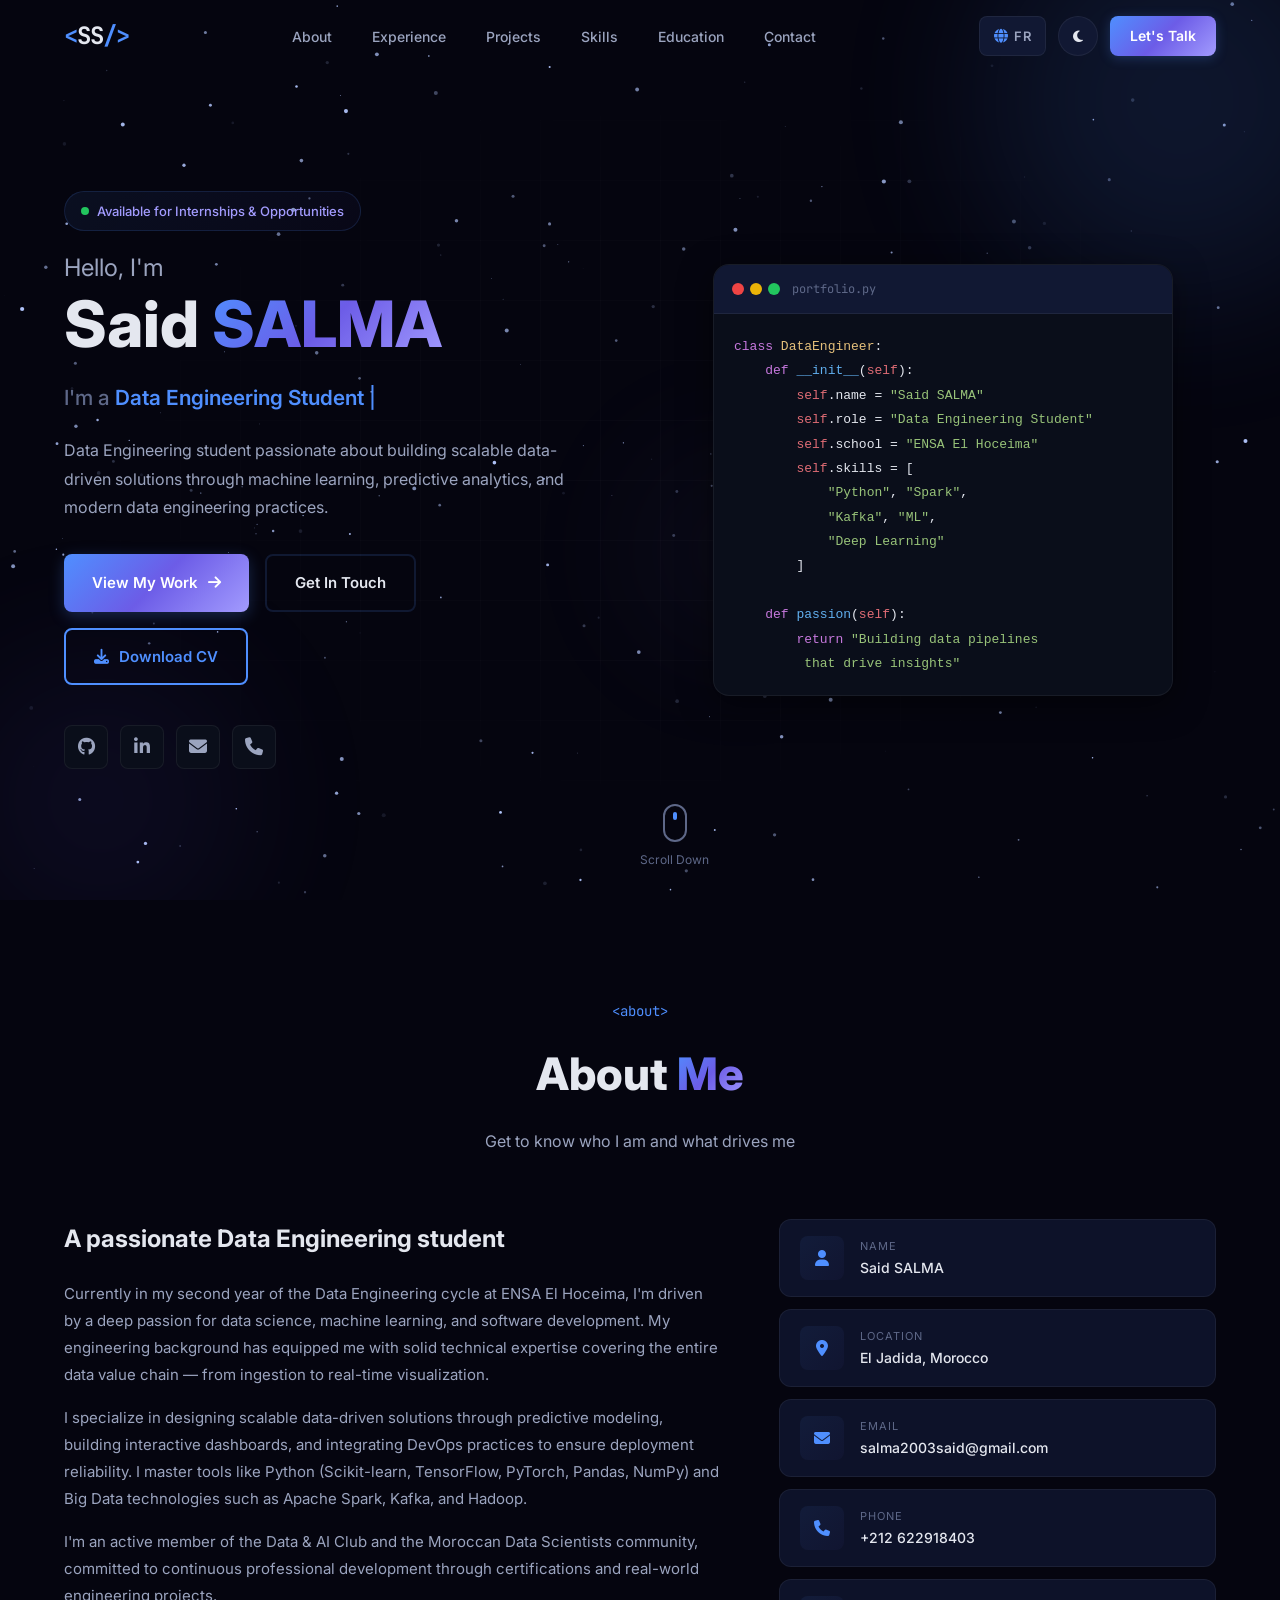
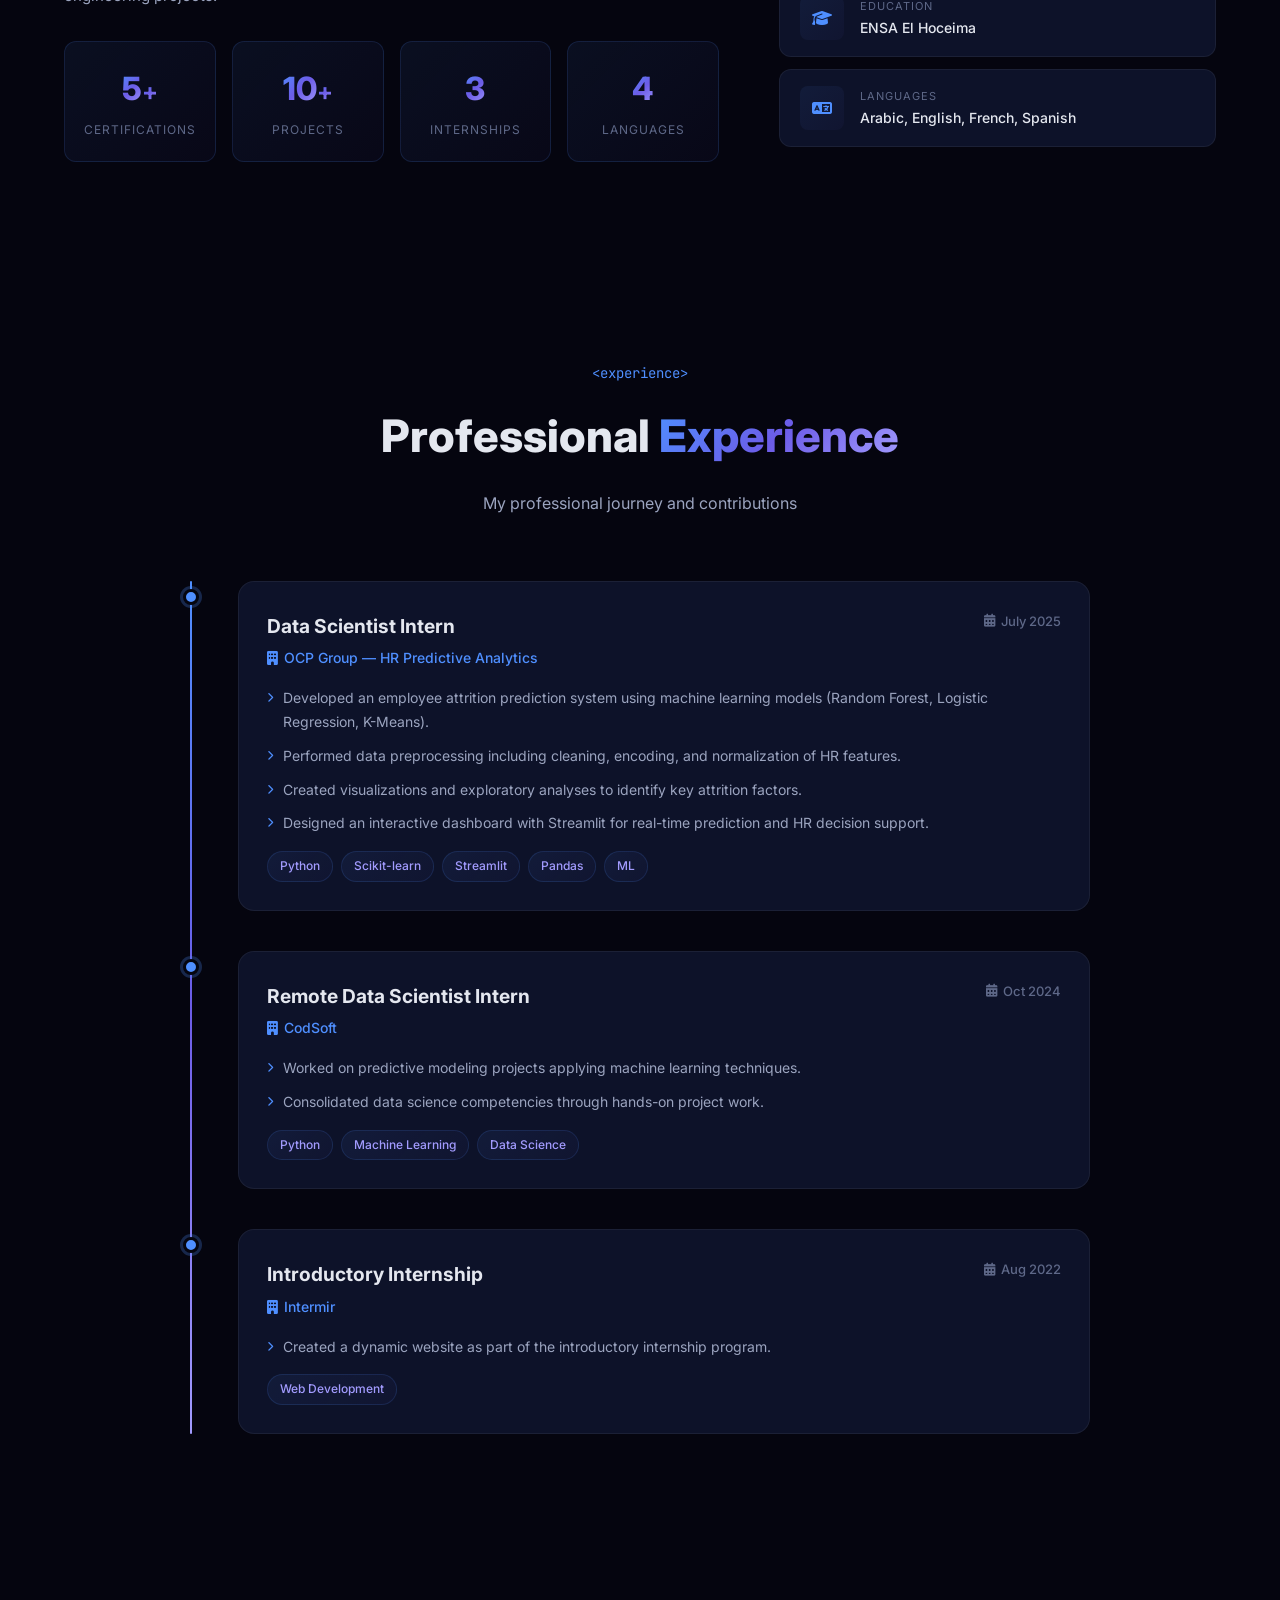
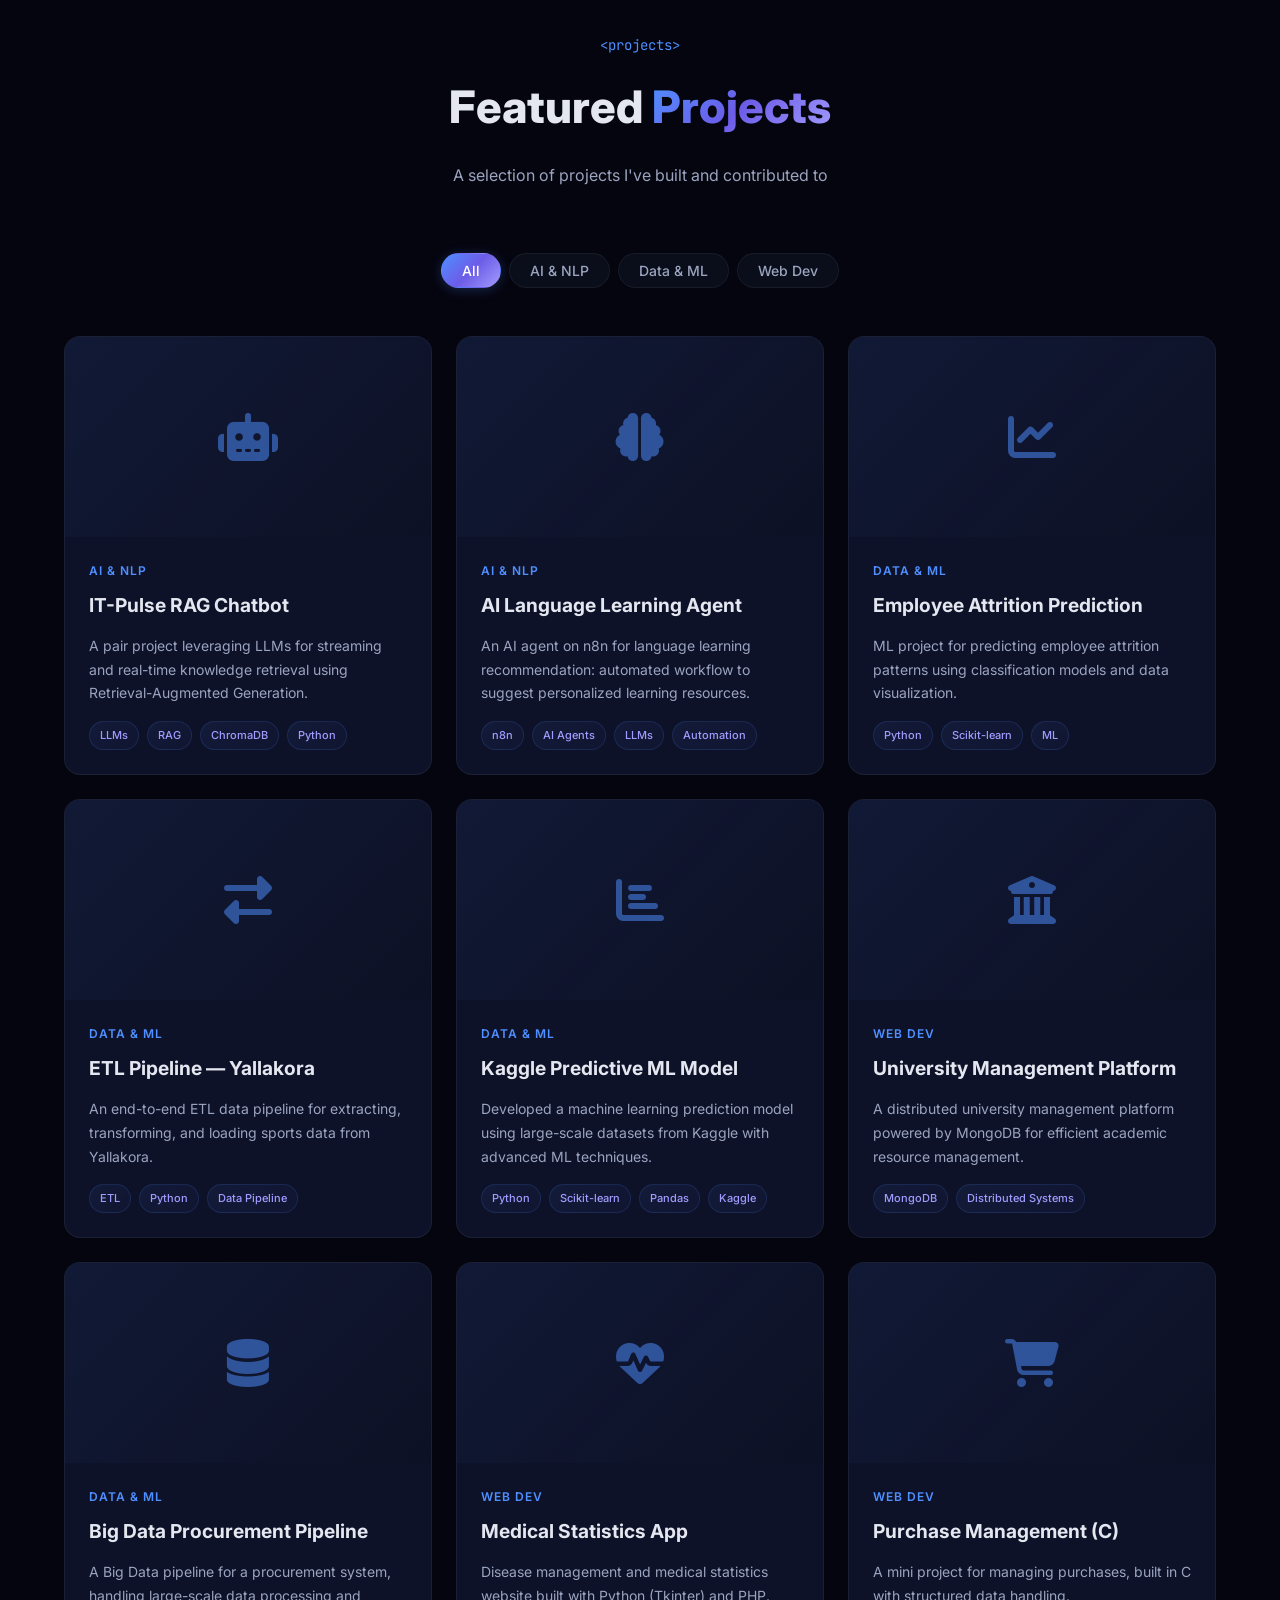
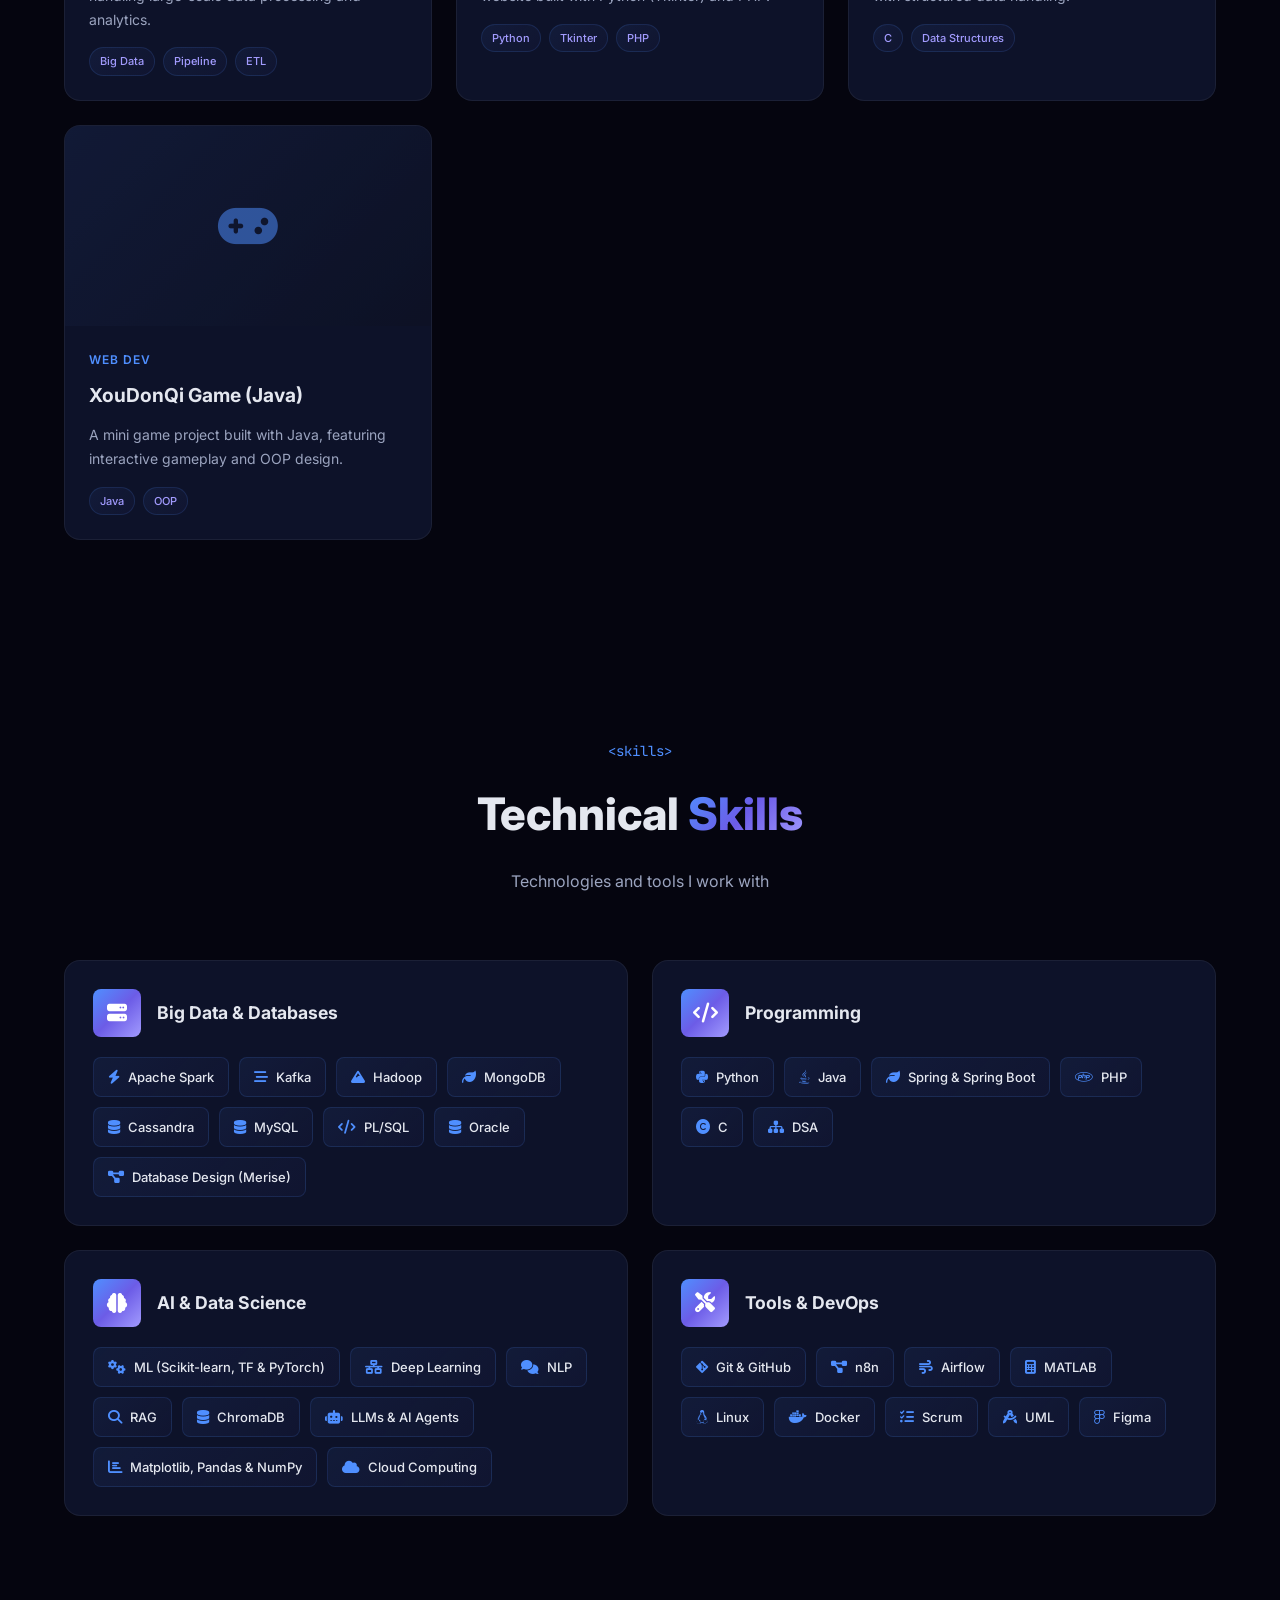
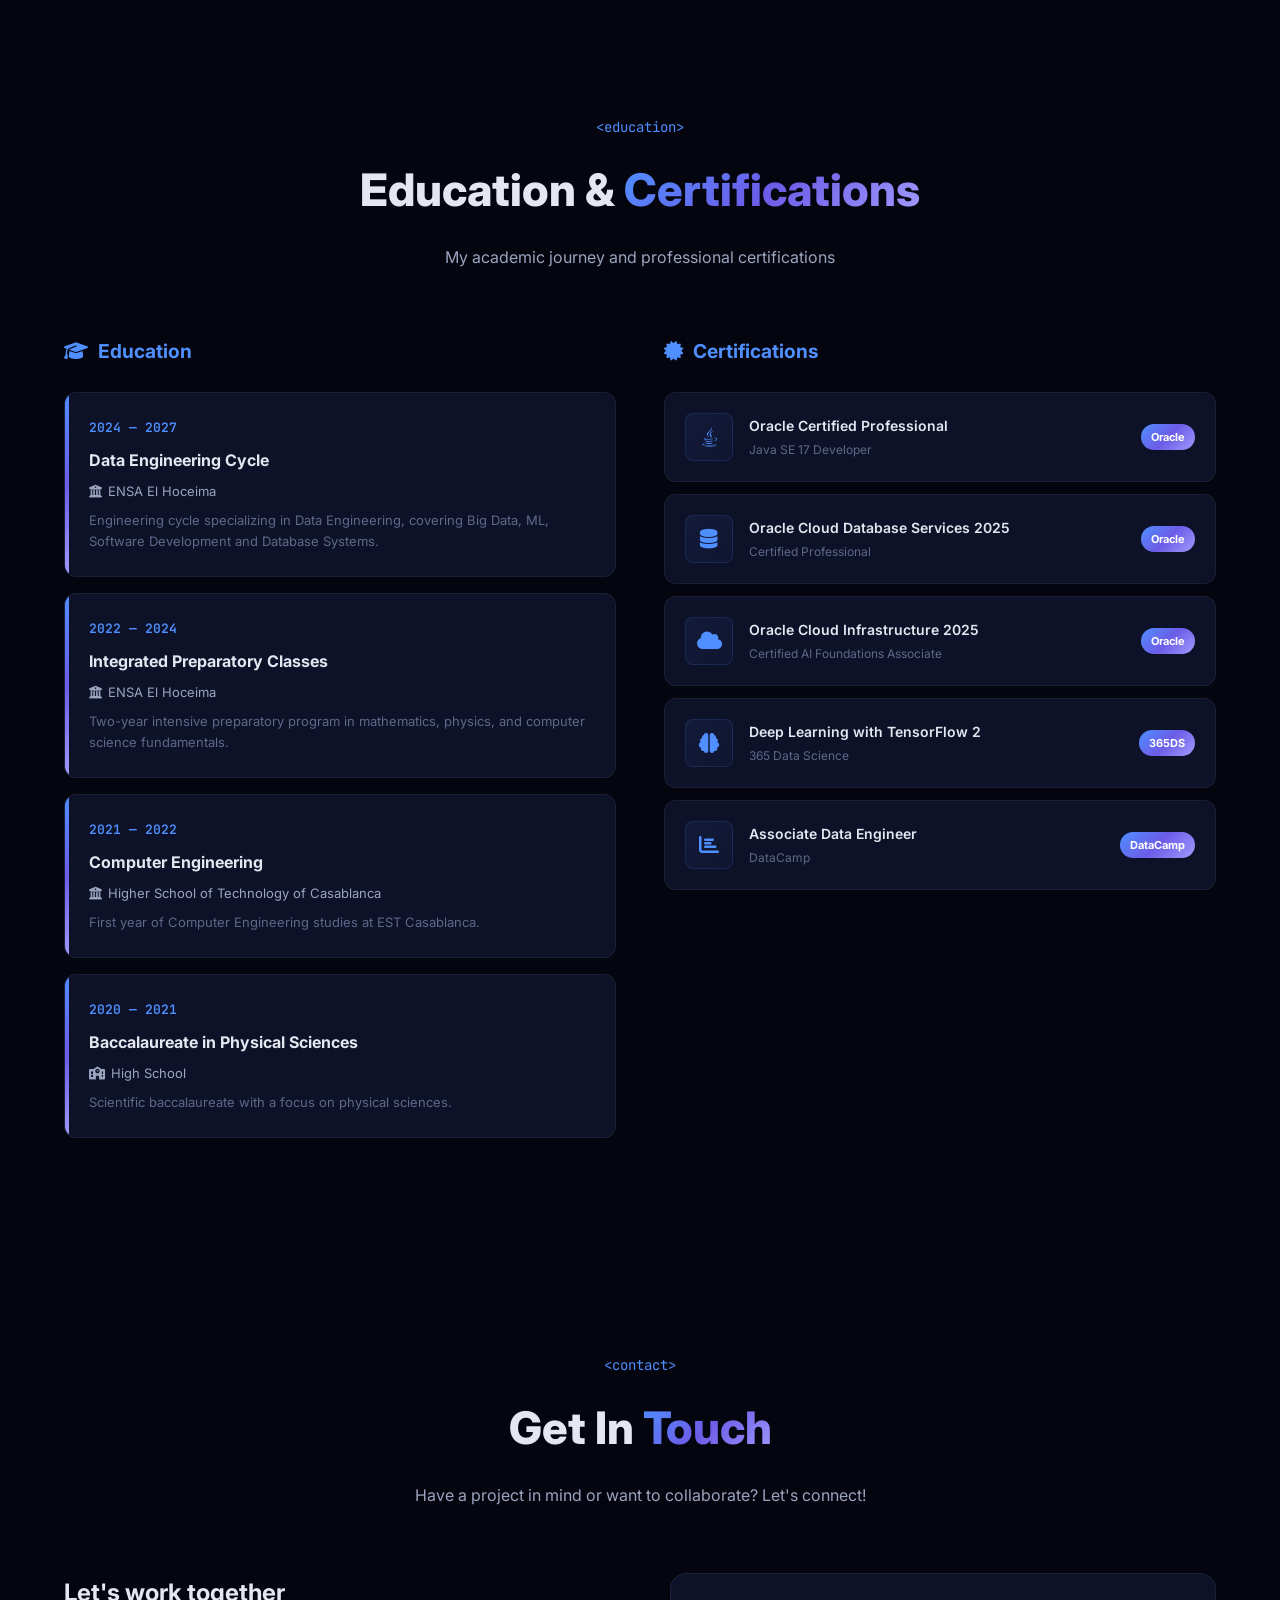
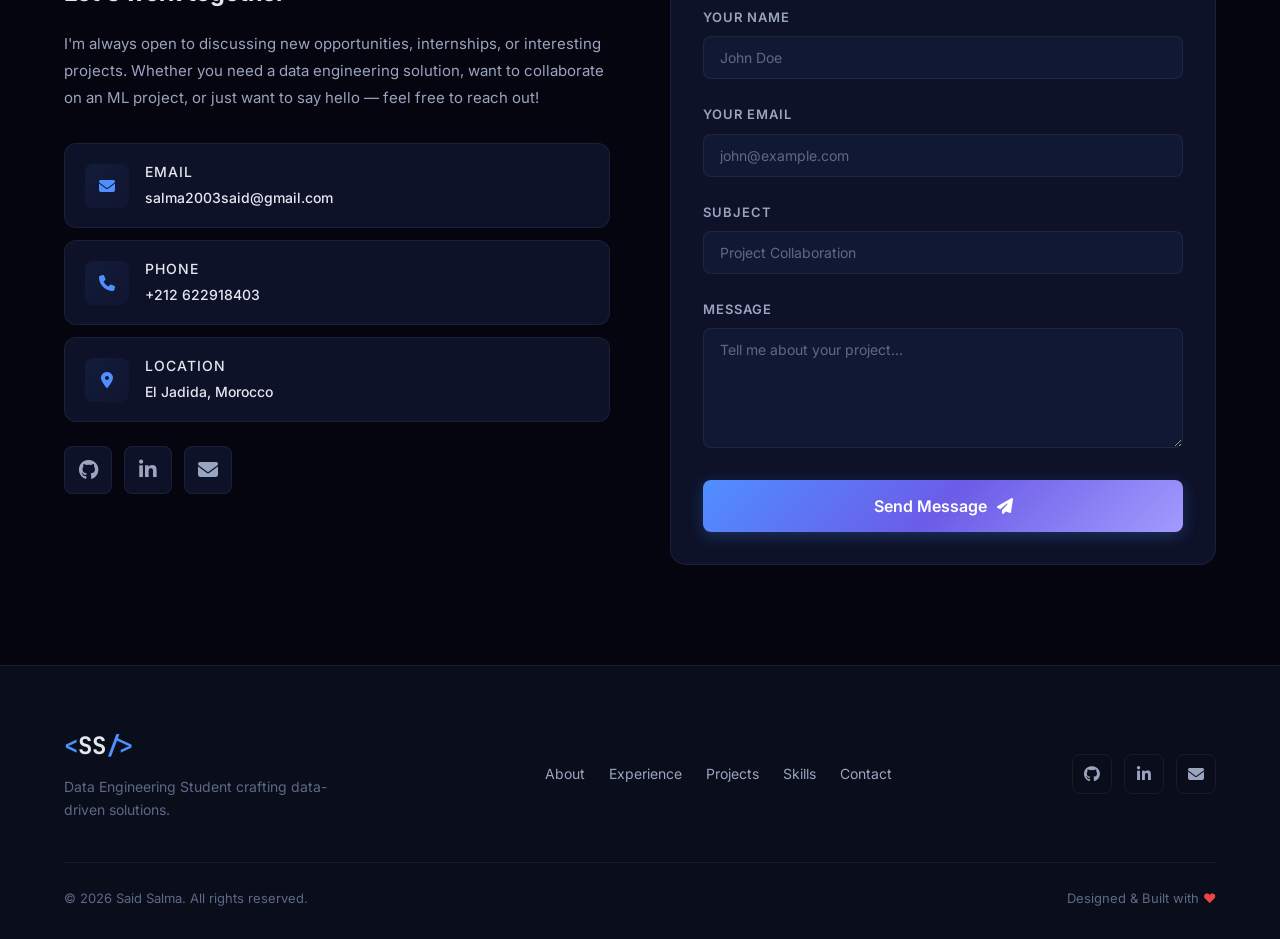
==== index.html @ 55f4060a "Add main.js for interactive features including loader, stars canvas, custom cursor, navbar, theme to" ====
<!DOCTYPE html>
<html lang="en">
<head>
    <meta charset="UTF-8">
    <meta name="viewport" content="width=device-width, initial-scale=1.0">
    <title>Said Salma | Data Engineering Student</title>
    <meta name="description" content="Portfolio of Said Salma - Data Engineering Student specializing in Machine Learning, Big Data, and Predictive Analytics.">
    <link rel="stylesheet" href="css/style.css">
    <link rel="preconnect" href="https://fonts.googleapis.com">
    <link rel="preconnect" href="https://fonts.gstatic.com" crossorigin>
    <link href="https://fonts.googleapis.com/css2?family=Inter:wght@300;400;500;600;700;800;900&family=JetBrains+Mono:wght@400;500;600&display=swap" rel="stylesheet">
    <link rel="stylesheet" href="https://cdnjs.cloudflare.com/ajax/libs/font-awesome/6.5.1/css/all.min.css">
</head>
<body>
    <!-- ==================== LOADER ==================== -->
    <div id="loader" class="loader">
        <div class="loader-content">
            <div class="loader-spinner"></div>
            <p class="loader-text">Loading<span class="dots">...</span></p>
        </div>
    </div>

    <!-- ==================== CURSOR ==================== -->
    <div class="cursor-dot" id="cursor-dot"></div>
    <div class="cursor-outline" id="cursor-outline"></div>

    <!-- ==================== STARS CANVAS ==================== -->
    <canvas id="stars-canvas"></canvas>

    <!-- ==================== NAVIGATION ==================== -->
    <nav class="navbar" id="navbar">
        <div class="nav-container">
            <a href="#hero" class="nav-logo">
                <span class="logo-bracket">&lt;</span>SS<span class="logo-bracket">/&gt;</span>
            </a>
            <ul class="nav-menu" id="nav-menu">
                <li><a href="#about" class="nav-link" data-text="About">About</a></li>
                <li><a href="#experience" class="nav-link" data-text="Experience">Experience</a></li>
                <li><a href="#projects" class="nav-link" data-text="Projects">Projects</a></li>
                <li><a href="#skills" class="nav-link" data-text="Skills">Skills</a></li>
                <li><a href="#education" class="nav-link" data-text="Education">Education</a></li>
                <li><a href="#contact" class="nav-link" data-text="Contact">Contact</a></li>
            </ul>
            <div class="nav-actions">
                <a href="fr.html" class="lang-switch" title="Version française">
                    <i class="fas fa-globe"></i> FR
                </a>
                <button class="theme-toggle" id="theme-toggle" aria-label="Toggle theme">
                    <i class="fas fa-moon"></i>
                    <i class="fas fa-sun"></i>
                </button>
                <a href="#contact" class="nav-cta">Let's Talk</a>
                <button class="hamburger" id="hamburger" aria-label="Menu">
                    <span></span>
                    <span></span>
                    <span></span>
                </button>
            </div>
        </div>
    </nav>

    <!-- ==================== HERO ==================== -->
    <section id="hero" class="hero">
        <div class="hero-bg-effects">
            <div class="gradient-orb orb-1"></div>
            <div class="gradient-orb orb-2"></div>
            <div class="gradient-orb orb-3"></div>
            <div class="grid-overlay"></div>
        </div>
        <div class="hero-container">
            <div class="hero-content">
                <div class="hero-badge" data-aos="fade-down">
                    <span class="badge-dot"></span>
                    Available for Internships & Opportunities
                </div>
                <h1 class="hero-title" data-aos="fade-up">
                    <span class="title-line">Hello, I'm</span>
                    <span class="title-name">Said <span class="text-gradient">SALMA</span></span>
                </h1>
                <div class="hero-typewriter" data-aos="fade-up" data-aos-delay="200">
                    <span class="typewriter-prefix">I'm a </span>
                    <span class="typewriter-text" id="typewriter"></span>
                    <span class="typewriter-cursor">|</span>
                </div>
                <p class="hero-description" data-aos="fade-up" data-aos-delay="300">
                    Data Engineering student passionate about building scalable data-driven solutions 
                    through machine learning, predictive analytics, and modern data engineering practices.
                </p>
                <div class="hero-actions" data-aos="fade-up" data-aos-delay="400">
                    <a href="#projects" class="btn btn-primary">
                        <span>View My Work</span>
                        <i class="fas fa-arrow-right"></i>
                    </a>
                    <a href="#contact" class="btn btn-outline">
                        <span>Get In Touch</span>
                    </a>
                    <a href="asset/SAID_Salma_resume_en.pdf" download class="btn btn-download">
                        <i class="fas fa-download"></i>
                        <span>Download CV</span>
                    </a>
                </div>
                <div class="hero-socials" data-aos="fade-up" data-aos-delay="500">
                    <a href="https://github.com/" target="_blank" rel="noopener" class="social-link" aria-label="GitHub">
                        <i class="fab fa-github"></i>
                    </a>
                    <a href="https://linkedin.com/in/" target="_blank" rel="noopener" class="social-link" aria-label="LinkedIn">
                        <i class="fab fa-linkedin-in"></i>
                    </a>
                    <a href="mailto:salma2003said@gmail.com" class="social-link" aria-label="Email">
                        <i class="fas fa-envelope"></i>
                    </a>
                    <a href="tel:+212622918403" class="social-link" aria-label="Phone">
                        <i class="fas fa-phone"></i>
                    </a>
                </div>
            </div>
            <div class="hero-visual" data-aos="fade-left" data-aos-delay="300">
                <div class="hero-card">
                    <div class="card-header">
                        <div class="card-dots">
                            <span class="dot red"></span>
                            <span class="dot yellow"></span>
                            <span class="dot green"></span>
                        </div>
                        <span class="card-title">portfolio.py</span>
                    </div>
                    <div class="card-body">
                        <pre><code><span class="code-keyword">class</span> <span class="code-class">DataEngineer</span>:
    <span class="code-keyword">def</span> <span class="code-func">__init__</span>(<span class="code-param">self</span>):
        <span class="code-param">self</span>.name = <span class="code-string">"Said SALMA"</span>
        <span class="code-param">self</span>.role = <span class="code-string">"Data Engineering Student"</span>
        <span class="code-param">self</span>.school = <span class="code-string">"ENSA El Hoceima"</span>
        <span class="code-param">self</span>.skills = [
            <span class="code-string">"Python"</span>, <span class="code-string">"Spark"</span>,
            <span class="code-string">"Kafka"</span>, <span class="code-string">"ML"</span>,
            <span class="code-string">"Deep Learning"</span>
        ]

    <span class="code-keyword">def</span> <span class="code-func">passion</span>(<span class="code-param">self</span>):
        <span class="code-keyword">return</span> <span class="code-string">"Building data pipelines<br>         that drive insights"</span></code></pre>
                    </div>
                </div>
            </div>
        </div>
        <div class="scroll-indicator" data-aos="fade-up" data-aos-delay="600">
            <div class="mouse">
                <div class="wheel"></div>
            </div>
            <span>Scroll Down</span>
        </div>
    </section>

    <!-- ==================== ABOUT ==================== -->
    <section id="about" class="section about">
        <div class="container">
            <div class="section-header" data-aos="fade-up">
                <span class="section-tag">&lt;about&gt;</span>
                <h2 class="section-title">About <span class="text-gradient">Me</span></h2>
                <p class="section-subtitle">Get to know who I am and what drives me</p>
            </div>
            <div class="about-grid">
                <div class="about-content" data-aos="fade-right">
                    <h3>A passionate Data Engineering student</h3>
                    <p>
                        Currently in my second year of the Data Engineering cycle at ENSA El Hoceima, 
                        I'm driven by a deep passion for data science, machine learning, and software development.
                        My engineering background has equipped me with solid technical expertise covering the 
                        entire data value chain — from ingestion to real-time visualization.
                    </p>
                    <p>
                        I specialize in designing scalable data-driven solutions through predictive modeling,
                        building interactive dashboards, and integrating DevOps practices to ensure deployment 
                        reliability. I master tools like Python (Scikit-learn, TensorFlow, PyTorch, Pandas, NumPy)
                        and Big Data technologies such as Apache Spark, Kafka, and Hadoop.
                    </p>
                    <p>
                        I'm an active member of the Data & AI Club and the Moroccan Data Scientists community, 
                        committed to continuous professional development through certifications and real-world 
                        engineering projects.
                    </p>
                    <div class="about-stats">
                        <div class="stat-card" data-aos="fade-up" data-aos-delay="100">
                            <span class="stat-number" data-count="5">0</span><span class="stat-plus">+</span>
                            <span class="stat-label">Certifications</span>
                        </div>
                        <div class="stat-card" data-aos="fade-up" data-aos-delay="200">
                            <span class="stat-number" data-count="10">0</span><span class="stat-plus">+</span>
                            <span class="stat-label">Projects</span>
                        </div>
                        <div class="stat-card" data-aos="fade-up" data-aos-delay="300">
                            <span class="stat-number" data-count="3">0</span>
                            <span class="stat-label">Internships</span>
                        </div>
                        <div class="stat-card" data-aos="fade-up" data-aos-delay="400">
                            <span class="stat-number" data-count="4">0</span>
                            <span class="stat-label">Languages</span>
                        </div>
                    </div>
                </div>
                <div class="about-details" data-aos="fade-left">
                    <div class="detail-card">
                        <div class="detail-icon"><i class="fas fa-user"></i></div>
                        <div class="detail-info">
                            <span class="detail-label">Name</span>
                            <span class="detail-value">Said SALMA</span>
                        </div>
                    </div>
                    <div class="detail-card">
                        <div class="detail-icon"><i class="fas fa-map-marker-alt"></i></div>
                        <div class="detail-info">
                            <span class="detail-label">Location</span>
                            <span class="detail-value">El Jadida, Morocco</span>
                        </div>
                    </div>
                    <div class="detail-card">
                        <div class="detail-icon"><i class="fas fa-envelope"></i></div>
                        <div class="detail-info">
                            <span class="detail-label">Email</span>
                            <span class="detail-value">salma2003said@gmail.com</span>
                        </div>
                    </div>
                    <div class="detail-card">
                        <div class="detail-icon"><i class="fas fa-phone"></i></div>
                        <div class="detail-info">
                            <span class="detail-label">Phone</span>
                            <span class="detail-value">+212 622918403</span>
                        </div>
                    </div>
                    <div class="detail-card">
                        <div class="detail-icon"><i class="fas fa-graduation-cap"></i></div>
                        <div class="detail-info">
                            <span class="detail-label">Education</span>
                            <span class="detail-value">ENSA El Hoceima</span>
                        </div>
                    </div>
                    <div class="detail-card">
                        <div class="detail-icon"><i class="fas fa-language"></i></div>
                        <div class="detail-info">
                            <span class="detail-label">Languages</span>
                            <span class="detail-value">Arabic, English, French, Spanish</span>
                        </div>
                    </div>
                </div>
            </div>
        </div>
    </section>

    <!-- ==================== EXPERIENCE ==================== -->
    <section id="experience" class="section experience">
        <div class="container">
            <div class="section-header" data-aos="fade-up">
                <span class="section-tag">&lt;experience&gt;</span>
                <h2 class="section-title">Professional <span class="text-gradient">Experience</span></h2>
                <p class="section-subtitle">My professional journey and contributions</p>
            </div>
            <div class="timeline">
                <div class="timeline-item" data-aos="fade-up">
                    <div class="timeline-marker"><div class="marker-dot"></div></div>
                    <div class="timeline-content">
                        <div class="timeline-header">
                            <div class="timeline-title-group">
                                <h3>Data Scientist Intern</h3>
                                <span class="timeline-company">
                                    <i class="fas fa-building"></i> OCP Group — HR Predictive Analytics
                                </span>
                            </div>
                            <span class="timeline-date">
                                <i class="fas fa-calendar-alt"></i> July 2025
                            </span>
                        </div>
                        <ul class="timeline-details">
                            <li><i class="fas fa-chevron-right"></i>Developed an employee attrition prediction system using machine learning models (Random Forest, Logistic Regression, K-Means).</li>
                            <li><i class="fas fa-chevron-right"></i>Performed data preprocessing including cleaning, encoding, and normalization of HR features.</li>
                            <li><i class="fas fa-chevron-right"></i>Created visualizations and exploratory analyses to identify key attrition factors.</li>
                            <li><i class="fas fa-chevron-right"></i>Designed an interactive dashboard with Streamlit for real-time prediction and HR decision support.</li>
                        </ul>
                        <div class="timeline-tags">
                            <span class="tag">Python</span><span class="tag">Scikit-learn</span><span class="tag">Streamlit</span><span class="tag">Pandas</span><span class="tag">ML</span>
                        </div>
                    </div>
                </div>
                <div class="timeline-item" data-aos="fade-up" data-aos-delay="200">
                    <div class="timeline-marker"><div class="marker-dot"></div></div>
                    <div class="timeline-content">
                        <div class="timeline-header">
                            <div class="timeline-title-group">
                                <h3>Remote Data Scientist Intern</h3>
                                <span class="timeline-company"><i class="fas fa-building"></i> CodSoft</span>
                            </div>
                            <span class="timeline-date"><i class="fas fa-calendar-alt"></i> Oct 2024</span>
                        </div>
                        <ul class="timeline-details">
                            <li><i class="fas fa-chevron-right"></i>Worked on predictive modeling projects applying machine learning techniques.</li>
                            <li><i class="fas fa-chevron-right"></i>Consolidated data science competencies through hands-on project work.</li>
                        </ul>
                        <div class="timeline-tags">
                            <span class="tag">Python</span><span class="tag">Machine Learning</span><span class="tag">Data Science</span>
                        </div>
                    </div>
                </div>
                <div class="timeline-item" data-aos="fade-up" data-aos-delay="400">
                    <div class="timeline-marker"><div class="marker-dot"></div></div>
                    <div class="timeline-content">
                        <div class="timeline-header">
                            <div class="timeline-title-group">
                                <h3>Introductory Internship</h3>
                                <span class="timeline-company"><i class="fas fa-building"></i> Intermir</span>
                            </div>
                            <span class="timeline-date"><i class="fas fa-calendar-alt"></i> Aug 2022</span>
                        </div>
                        <ul class="timeline-details">
                            <li><i class="fas fa-chevron-right"></i>Created a dynamic website as part of the introductory internship program.</li>
                        </ul>
                        <div class="timeline-tags"><span class="tag">Web Development</span></div>
                    </div>
                </div>
            </div>
        </div>
    </section>

    <!-- ==================== PROJECTS ==================== -->
    <section id="projects" class="section projects">
        <div class="container">
            <div class="section-header" data-aos="fade-up">
                <span class="section-tag">&lt;projects&gt;</span>
                <h2 class="section-title">Featured <span class="text-gradient">Projects</span></h2>
                <p class="section-subtitle">A selection of projects I've built and contributed to</p>
            </div>
            <div class="projects-filter" data-aos="fade-up">
                <button class="filter-btn active" data-filter="all">All</button>
                <button class="filter-btn" data-filter="ai">AI & NLP</button>
                <button class="filter-btn" data-filter="data">Data & ML</button>
                <button class="filter-btn" data-filter="web">Web Dev</button>
            </div>
            <div class="projects-grid">
                <div class="project-card" data-category="ai" data-aos="fade-up">
                    <div class="project-image"><div class="project-placeholder"><i class="fas fa-robot"></i></div><div class="project-overlay"><div class="project-links"><a href="#" class="project-link"><i class="fas fa-external-link-alt"></i></a><a href="#" class="project-link"><i class="fab fa-github"></i></a></div></div></div>
                    <div class="project-info"><div class="project-category">AI & NLP</div><h3 class="project-title">IT-Pulse RAG Chatbot</h3><p class="project-description">A pair project leveraging LLMs for streaming and real-time knowledge retrieval using Retrieval-Augmented Generation.</p><div class="project-tech"><span>LLMs</span><span>RAG</span><span>ChromaDB</span><span>Python</span></div></div>
                </div>
                <div class="project-card" data-category="ai" data-aos="fade-up" data-aos-delay="100">
                    <div class="project-image"><div class="project-placeholder"><i class="fas fa-brain"></i></div><div class="project-overlay"><div class="project-links"><a href="#" class="project-link"><i class="fas fa-external-link-alt"></i></a><a href="#" class="project-link"><i class="fab fa-github"></i></a></div></div></div>
                    <div class="project-info"><div class="project-category">AI & NLP</div><h3 class="project-title">AI Language Learning Agent</h3><p class="project-description">An AI agent on n8n for language learning recommendation: automated workflow to suggest personalized learning resources.</p><div class="project-tech"><span>n8n</span><span>AI Agents</span><span>LLMs</span><span>Automation</span></div></div>
                </div>
                <div class="project-card" data-category="data" data-aos="fade-up" data-aos-delay="200">
                    <div class="project-image"><div class="project-placeholder"><i class="fas fa-chart-line"></i></div><div class="project-overlay"><div class="project-links"><a href="#" class="project-link"><i class="fas fa-external-link-alt"></i></a><a href="#" class="project-link"><i class="fab fa-github"></i></a></div></div></div>
                    <div class="project-info"><div class="project-category">Data & ML</div><h3 class="project-title">Employee Attrition Prediction</h3><p class="project-description">ML project for predicting employee attrition patterns using classification models and data visualization.</p><div class="project-tech"><span>Python</span><span>Scikit-learn</span><span>ML</span></div></div>
                </div>
                <div class="project-card" data-category="data" data-aos="fade-up" data-aos-delay="300">
                    <div class="project-image"><div class="project-placeholder"><i class="fas fa-exchange-alt"></i></div><div class="project-overlay"><div class="project-links"><a href="#" class="project-link"><i class="fas fa-external-link-alt"></i></a><a href="#" class="project-link"><i class="fab fa-github"></i></a></div></div></div>
                    <div class="project-info"><div class="project-category">Data & ML</div><h3 class="project-title">ETL Pipeline — Yallakora</h3><p class="project-description">An end-to-end ETL data pipeline for extracting, transforming, and loading sports data from Yallakora.</p><div class="project-tech"><span>ETL</span><span>Python</span><span>Data Pipeline</span></div></div>
                </div>
                <div class="project-card" data-category="data" data-aos="fade-up">
                    <div class="project-image"><div class="project-placeholder"><i class="fas fa-chart-bar"></i></div><div class="project-overlay"><div class="project-links"><a href="#" class="project-link"><i class="fas fa-external-link-alt"></i></a><a href="#" class="project-link"><i class="fab fa-github"></i></a></div></div></div>
                    <div class="project-info"><div class="project-category">Data & ML</div><h3 class="project-title">Kaggle Predictive ML Model</h3><p class="project-description">Developed a machine learning prediction model using large-scale datasets from Kaggle with advanced ML techniques.</p><div class="project-tech"><span>Python</span><span>Scikit-learn</span><span>Pandas</span><span>Kaggle</span></div></div>
                </div>
                <div class="project-card" data-category="web" data-aos="fade-up" data-aos-delay="100">
                    <div class="project-image"><div class="project-placeholder"><i class="fas fa-university"></i></div><div class="project-overlay"><div class="project-links"><a href="#" class="project-link"><i class="fas fa-external-link-alt"></i></a><a href="#" class="project-link"><i class="fab fa-github"></i></a></div></div></div>
                    <div class="project-info"><div class="project-category">Web Dev</div><h3 class="project-title">University Management Platform</h3><p class="project-description">A distributed university management platform powered by MongoDB for efficient academic resource management.</p><div class="project-tech"><span>MongoDB</span><span>Distributed Systems</span></div></div>
                </div>
                <div class="project-card" data-category="data" data-aos="fade-up" data-aos-delay="200">
                    <div class="project-image"><div class="project-placeholder"><i class="fas fa-database"></i></div><div class="project-overlay"><div class="project-links"><a href="#" class="project-link"><i class="fas fa-external-link-alt"></i></a><a href="#" class="project-link"><i class="fab fa-github"></i></a></div></div></div>
                    <div class="project-info"><div class="project-category">Data & ML</div><h3 class="project-title">Big Data Procurement Pipeline</h3><p class="project-description">A Big Data pipeline for a procurement system, handling large-scale data processing and analytics.</p><div class="project-tech"><span>Big Data</span><span>Pipeline</span><span>ETL</span></div></div>
                </div>
                <div class="project-card" data-category="web" data-aos="fade-up" data-aos-delay="300">
                    <div class="project-image"><div class="project-placeholder"><i class="fas fa-heartbeat"></i></div><div class="project-overlay"><div class="project-links"><a href="#" class="project-link"><i class="fas fa-external-link-alt"></i></a><a href="#" class="project-link"><i class="fab fa-github"></i></a></div></div></div>
                    <div class="project-info"><div class="project-category">Web Dev</div><h3 class="project-title">Medical Statistics App</h3><p class="project-description">Disease management and medical statistics website built with Python (Tkinter) and PHP.</p><div class="project-tech"><span>Python</span><span>Tkinter</span><span>PHP</span></div></div>
                </div>
                <div class="project-card" data-category="web" data-aos="fade-up">
                    <div class="project-image"><div class="project-placeholder"><i class="fas fa-shopping-cart"></i></div><div class="project-overlay"><div class="project-links"><a href="#" class="project-link"><i class="fas fa-external-link-alt"></i></a><a href="#" class="project-link"><i class="fab fa-github"></i></a></div></div></div>
                    <div class="project-info"><div class="project-category">Web Dev</div><h3 class="project-title">Purchase Management (C)</h3><p class="project-description">A mini project for managing purchases, built in C with structured data handling.</p><div class="project-tech"><span>C</span><span>Data Structures</span></div></div>
                </div>
                <div class="project-card" data-category="web" data-aos="fade-up" data-aos-delay="100">
                    <div class="project-image"><div class="project-placeholder"><i class="fas fa-gamepad"></i></div><div class="project-overlay"><div class="project-links"><a href="#" class="project-link"><i class="fas fa-external-link-alt"></i></a><a href="#" class="project-link"><i class="fab fa-github"></i></a></div></div></div>
                    <div class="project-info"><div class="project-category">Web Dev</div><h3 class="project-title">XouDonQi Game (Java)</h3><p class="project-description">A mini game project built with Java, featuring interactive gameplay and OOP design.</p><div class="project-tech"><span>Java</span><span>OOP</span></div></div>
                </div>
            </div>
        </div>
    </section>

    <!-- ==================== SKILLS ==================== -->
    <section id="skills" class="section skills">
        <div class="container">
            <div class="section-header" data-aos="fade-up">
                <span class="section-tag">&lt;skills&gt;</span>
                <h2 class="section-title">Technical <span class="text-gradient">Skills</span></h2>
                <p class="section-subtitle">Technologies and tools I work with</p>
            </div>
            <div class="skills-grid">
                <div class="skill-category" data-aos="fade-up">
                    <div class="skill-category-header"><div class="skill-icon"><i class="fas fa-server"></i></div><h3>Big Data & Databases</h3></div>
                    <div class="skill-tags">
                        <div class="skill-tag"><i class="fas fa-bolt"></i><span>Apache Spark</span></div>
                        <div class="skill-tag"><i class="fas fa-stream"></i><span>Kafka</span></div>
                        <div class="skill-tag"><i class="fas fa-mountain"></i><span>Hadoop</span></div>
                        <div class="skill-tag"><i class="fas fa-leaf"></i><span>MongoDB</span></div>
                        <div class="skill-tag"><i class="fas fa-database"></i><span>Cassandra</span></div>
                        <div class="skill-tag"><i class="fas fa-database"></i><span>MySQL</span></div>
                        <div class="skill-tag"><i class="fas fa-code"></i><span>PL/SQL</span></div>
                        <div class="skill-tag"><i class="fas fa-database"></i><span>Oracle</span></div>
                        <div class="skill-tag"><i class="fas fa-project-diagram"></i><span>Database Design (Merise)</span></div>
                    </div>
                </div>
                <div class="skill-category" data-aos="fade-up" data-aos-delay="100">
                    <div class="skill-category-header"><div class="skill-icon"><i class="fas fa-code"></i></div><h3>Programming</h3></div>
                    <div class="skill-tags">
                        <div class="skill-tag"><i class="fab fa-python"></i><span>Python</span></div>
                        <div class="skill-tag"><i class="fab fa-java"></i><span>Java</span></div>
                        <div class="skill-tag"><i class="fas fa-leaf"></i><span>Spring & Spring Boot</span></div>
                        <div class="skill-tag"><i class="fab fa-php"></i><span>PHP</span></div>
                        <div class="skill-tag"><i class="fas fa-copyright"></i><span>C</span></div>
                        <div class="skill-tag"><i class="fas fa-sitemap"></i><span>DSA</span></div>
                    </div>
                </div>
                <div class="skill-category" data-aos="fade-up" data-aos-delay="200">
                    <div class="skill-category-header"><div class="skill-icon"><i class="fas fa-brain"></i></div><h3>AI & Data Science</h3></div>
                    <div class="skill-tags">
                        <div class="skill-tag"><i class="fas fa-cogs"></i><span>ML (Scikit-learn, TF & PyTorch)</span></div>
                        <div class="skill-tag"><i class="fas fa-network-wired"></i><span>Deep Learning</span></div>
                        <div class="skill-tag"><i class="fas fa-comments"></i><span>NLP</span></div>
                        <div class="skill-tag"><i class="fas fa-search"></i><span>RAG</span></div>
                        <div class="skill-tag"><i class="fas fa-database"></i><span>ChromaDB</span></div>
                        <div class="skill-tag"><i class="fas fa-robot"></i><span>LLMs & AI Agents</span></div>
                        <div class="skill-tag"><i class="fas fa-chart-bar"></i><span>Matplotlib, Pandas & NumPy</span></div>
                        <div class="skill-tag"><i class="fas fa-cloud"></i><span>Cloud Computing</span></div>
                    </div>
                </div>
                <div class="skill-category" data-aos="fade-up" data-aos-delay="300">
                    <div class="skill-category-header"><div class="skill-icon"><i class="fas fa-tools"></i></div><h3>Tools & DevOps</h3></div>
                    <div class="skill-tags">
                        <div class="skill-tag"><i class="fab fa-git-alt"></i><span>Git & GitHub</span></div>
                        <div class="skill-tag"><i class="fas fa-project-diagram"></i><span>n8n</span></div>
                        <div class="skill-tag"><i class="fas fa-wind"></i><span>Airflow</span></div>
                        <div class="skill-tag"><i class="fas fa-calculator"></i><span>MATLAB</span></div>
                        <div class="skill-tag"><i class="fab fa-linux"></i><span>Linux</span></div>
                        <div class="skill-tag"><i class="fab fa-docker"></i><span>Docker</span></div>
                        <div class="skill-tag"><i class="fas fa-tasks"></i><span>Scrum</span></div>
                        <div class="skill-tag"><i class="fas fa-drafting-compass"></i><span>UML</span></div>
                        <div class="skill-tag"><i class="fab fa-figma"></i><span>Figma</span></div>
                    </div>
                </div>
            </div>
        </div>
    </section>

    <!-- ==================== EDUCATION ==================== -->
    <section id="education" class="section education">
        <div class="container">
            <div class="section-header" data-aos="fade-up">
                <span class="section-tag">&lt;education&gt;</span>
                <h2 class="section-title">Education & <span class="text-gradient">Certifications</span></h2>
                <p class="section-subtitle">My academic journey and professional certifications</p>
            </div>
            <div class="education-grid">
                <div class="education-column" data-aos="fade-right">
                    <h3 class="column-title"><i class="fas fa-graduation-cap"></i> Education</h3>
                    <div class="edu-card"><div class="edu-year">2024 — 2027</div><h4>Data Engineering Cycle</h4><p class="edu-school"><i class="fas fa-university"></i> ENSA El Hoceima</p><p class="edu-description">Engineering cycle specializing in Data Engineering, covering Big Data, ML, Software Development and Database Systems.</p></div>
                    <div class="edu-card"><div class="edu-year">2022 — 2024</div><h4>Integrated Preparatory Classes</h4><p class="edu-school"><i class="fas fa-university"></i> ENSA El Hoceima</p><p class="edu-description">Two-year intensive preparatory program in mathematics, physics, and computer science fundamentals.</p></div>
                    <div class="edu-card"><div class="edu-year">2021 — 2022</div><h4>Computer Engineering</h4><p class="edu-school"><i class="fas fa-university"></i> Higher School of Technology of Casablanca</p><p class="edu-description">First year of Computer Engineering studies at EST Casablanca.</p></div>
                    <div class="edu-card"><div class="edu-year">2020 — 2021</div><h4>Baccalaureate in Physical Sciences</h4><p class="edu-school"><i class="fas fa-school"></i> High School</p><p class="edu-description">Scientific baccalaureate with a focus on physical sciences.</p></div>
                </div>
                <div class="education-column" data-aos="fade-left">
                    <h3 class="column-title"><i class="fas fa-certificate"></i> Certifications</h3>
                    <div class="cert-card"><div class="cert-icon"><i class="fab fa-java"></i></div><div class="cert-info"><h4>Oracle Certified Professional</h4><p>Java SE 17 Developer</p></div><div class="cert-badge">Oracle</div></div>
                    <div class="cert-card"><div class="cert-icon"><i class="fas fa-database"></i></div><div class="cert-info"><h4>Oracle Cloud Database Services 2025</h4><p>Certified Professional</p></div><div class="cert-badge">Oracle</div></div>
                    <div class="cert-card"><div class="cert-icon"><i class="fas fa-cloud"></i></div><div class="cert-info"><h4>Oracle Cloud Infrastructure 2025</h4><p>Certified AI Foundations Associate</p></div><div class="cert-badge">Oracle</div></div>
                    <div class="cert-card"><div class="cert-icon"><i class="fas fa-brain"></i></div><div class="cert-info"><h4>Deep Learning with TensorFlow 2</h4><p>365 Data Science</p></div><div class="cert-badge">365DS</div></div>
                    <div class="cert-card"><div class="cert-icon"><i class="fas fa-chart-bar"></i></div><div class="cert-info"><h4>Associate Data Engineer</h4><p>DataCamp</p></div><div class="cert-badge">DataCamp</div></div>
                </div>
            </div>
        </div>
    </section>

    <!-- ==================== CONTACT ==================== -->
    <section id="contact" class="section contact">
        <div class="container">
            <div class="section-header" data-aos="fade-up">
                <span class="section-tag">&lt;contact&gt;</span>
                <h2 class="section-title">Get In <span class="text-gradient">Touch</span></h2>
                <p class="section-subtitle">Have a project in mind or want to collaborate? Let's connect!</p>
            </div>
            <div class="contact-grid">
                <div class="contact-info" data-aos="fade-right">
                    <h3>Let's work together</h3>
                    <p>I'm always open to discussing new opportunities, internships, or interesting projects. Whether you need a data engineering solution, want to collaborate on an ML project, or just want to say hello — feel free to reach out!</p>
                    <div class="contact-cards">
                        <div class="contact-card"><div class="contact-card-icon"><i class="fas fa-envelope"></i></div><div class="contact-card-info"><span class="contact-card-label">Email</span><a href="mailto:salma2003said@gmail.com">salma2003said@gmail.com</a></div></div>
                        <div class="contact-card"><div class="contact-card-icon"><i class="fas fa-phone"></i></div><div class="contact-card-info"><span class="contact-card-label">Phone</span><a href="tel:+212622918403">+212 622918403</a></div></div>
                        <div class="contact-card"><div class="contact-card-icon"><i class="fas fa-map-marker-alt"></i></div><div class="contact-card-info"><span class="contact-card-label">Location</span><span>El Jadida, Morocco</span></div></div>
                    </div>
                    <div class="contact-socials">
                        <a href="https://github.com/" target="_blank" rel="noopener" class="contact-social"><i class="fab fa-github"></i></a>
                        <a href="https://linkedin.com/in/" target="_blank" rel="noopener" class="contact-social"><i class="fab fa-linkedin-in"></i></a>
                        <a href="mailto:salma2003said@gmail.com" class="contact-social"><i class="fas fa-envelope"></i></a>
                    </div>
                </div>
                <div class="contact-form-wrapper" data-aos="fade-left">
                    <form class="contact-form" id="contact-form">
                        <div class="form-group"><label for="name">Your Name</label><input type="text" id="name" name="name" placeholder="John Doe" required></div>
                        <div class="form-group"><label for="email">Your Email</label><input type="email" id="email" name="email" placeholder="john@example.com" required></div>
                        <div class="form-group"><label for="subject">Subject</label><input type="text" id="subject" name="subject" placeholder="Project Collaboration" required></div>
                        <div class="form-group"><label for="message">Message</label><textarea id="message" name="message" rows="5" placeholder="Tell me about your project..." required></textarea></div>
                        <button type="submit" class="btn btn-primary btn-submit"><span>Send Message</span><i class="fas fa-paper-plane"></i></button>
                    </form>
                </div>
            </div>
        </div>
    </section>

    <!-- ==================== FOOTER ==================== -->
    <footer class="footer">
        <div class="container">
            <div class="footer-content">
                <div class="footer-brand"><a href="#hero" class="footer-logo"><span class="logo-bracket">&lt;</span>SS<span class="logo-bracket">/&gt;</span></a><p>Data Engineering Student crafting data-driven solutions.</p></div>
                <div class="footer-links"><a href="#about">About</a><a href="#experience">Experience</a><a href="#projects">Projects</a><a href="#skills">Skills</a><a href="#contact">Contact</a></div>
                <div class="footer-socials">
                    <a href="https://github.com/" target="_blank" rel="noopener"><i class="fab fa-github"></i></a>
                    <a href="https://linkedin.com/in/" target="_blank" rel="noopener"><i class="fab fa-linkedin-in"></i></a>
                    <a href="mailto:salma2003said@gmail.com"><i class="fas fa-envelope"></i></a>
                </div>
            </div>
            <div class="footer-bottom">
                <p>&copy; 2026 Said Salma. All rights reserved.</p>
                <p>Designed & Built with <span class="heart">&hearts;</span></p>
            </div>
        </div>
    </footer>

    <!-- ==================== BACK TO TOP ==================== -->
    <button class="back-to-top" id="back-to-top" aria-label="Back to top"><i class="fas fa-arrow-up"></i></button>

    <script src="js/main.js"></script>
</body>
</html>
---- css/style.css ----
/* ==================== CSS VARIABLES ==================== */
:root {
    /* Colors - Dark Theme (default) — Space inspired */
    --bg-primary: #05050f;
    --bg-secondary: #0a0e1a;
    --bg-tertiary: #111833;
    --bg-card: #0d1229;
    --bg-card-hover: #141b3d;

    --text-primary: #e4e7ef;
    --text-secondary: #9ba4bf;
    --text-muted: #5e6888;

    --accent-primary: #4f8fff;
    --accent-secondary: #6c5ce7;
    --accent-tertiary: #a29bfe;
    --accent-glow: rgba(79, 143, 255, 0.25);

    --gradient-primary: linear-gradient(135deg, #4f8fff, #6c5ce7, #a29bfe);
    --gradient-bg: linear-gradient(135deg, rgba(79, 143, 255, 0.08), rgba(108, 92, 231, 0.04));
    --gradient-card: linear-gradient(145deg, rgba(13, 18, 41, 0.8), rgba(17, 24, 51, 0.4));

    --border-color: rgba(79, 143, 255, 0.15);
    --border-subtle: rgba(255, 255, 255, 0.06);

    --shadow-sm: 0 2px 8px rgba(0, 0, 0, 0.3);
    --shadow-md: 0 4px 16px rgba(0, 0, 0, 0.4);
    --shadow-lg: 0 8px 32px rgba(0, 0, 0, 0.5);
    --shadow-glow: 0 0 30px rgba(79, 143, 255, 0.12);

    --section-padding: 100px 0;
    --container-width: 1200px;

    --font-primary: 'Inter', -apple-system, BlinkMacSystemFont, sans-serif;
    --font-mono: 'JetBrains Mono', 'Fira Code', monospace;

    --transition-fast: 0.2s ease;
    --transition-base: 0.3s ease;
    --transition-slow: 0.5s ease;

    --radius-sm: 8px;
    --radius-md: 12px;
    --radius-lg: 16px;
    --radius-xl: 24px;
}

/* Light Theme */
[data-theme="light"] {
    --bg-primary: #f5f7fb;
    --bg-secondary: #ffffff;
    --bg-tertiary: #edf0f7;
    --bg-card: #ffffff;
    --bg-card-hover: #f0f3fa;

    --text-primary: #111827;
    --text-secondary: #4b5563;
    --text-muted: #9ca3af;

    --accent-primary: #2563eb;
    --accent-secondary: #5b21b6;
    --accent-tertiary: #7c3aed;
    --accent-glow: rgba(37, 99, 235, 0.15);

    --gradient-primary: linear-gradient(135deg, #2563eb, #5b21b6, #7c3aed);
    --gradient-bg: linear-gradient(135deg, rgba(37, 99, 235, 0.05), rgba(91, 33, 182, 0.03));
    --gradient-card: linear-gradient(145deg, rgba(255, 255, 255, 0.9), rgba(237, 240, 247, 0.5));

    --border-color: rgba(37, 99, 235, 0.15);
    --border-subtle: rgba(0, 0, 0, 0.06);

    --shadow-sm: 0 2px 8px rgba(0, 0, 0, 0.05);
    --shadow-md: 0 4px 16px rgba(0, 0, 0, 0.07);
    --shadow-lg: 0 8px 32px rgba(0, 0, 0, 0.09);
    --shadow-glow: 0 0 30px rgba(37, 99, 235, 0.06);
}

/* ==================== RESET & BASE ==================== */
*, *::before, *::after { margin: 0; padding: 0; box-sizing: border-box; }

html { scroll-behavior: smooth; scroll-padding-top: 80px; }

body {
    font-family: var(--font-primary);
    background-color: var(--bg-primary);
    color: var(--text-primary);
    line-height: 1.7;
    overflow-x: hidden;
    transition: background-color var(--transition-slow), color var(--transition-slow);
}

::selection { background: var(--accent-primary); color: white; }

a { text-decoration: none; color: inherit; transition: color var(--transition-fast); }
ul { list-style: none; }
img { max-width: 100%; display: block; }
button { cursor: pointer; border: none; background: none; font-family: inherit; color: inherit; }
input, textarea { font-family: inherit; color: inherit; }

.container { max-width: var(--container-width); margin: 0 auto; padding: 0 24px; }

.text-gradient {
    background: var(--gradient-primary);
    -webkit-background-clip: text;
    -webkit-text-fill-color: transparent;
    background-clip: text;
}

/* ==================== STARS CANVAS ==================== */
#stars-canvas {
    position: fixed;
    top: 0;
    left: 0;
    width: 100%;
    height: 100%;
    z-index: 0;
    pointer-events: none;
}

[data-theme="light"] #stars-canvas {
    opacity: 0.15;
}

/* ==================== LOADER ==================== */
.loader {
    position: fixed;
    inset: 0;
    background: var(--bg-primary);
    display: flex;
    align-items: center;
    justify-content: center;
    z-index: 10000;
    transition: opacity 0.5s ease, visibility 0.5s ease;
}

.loader.hidden { opacity: 0; visibility: hidden; }

.loader-content { text-align: center; }

.loader-spinner {
    width: 48px;
    height: 48px;
    border: 3px solid var(--border-subtle);
    border-top-color: var(--accent-primary);
    border-radius: 50%;
    animation: spin 0.8s linear infinite;
    margin: 0 auto 16px;
}

.loader-text {
    font-family: var(--font-mono);
    font-size: 14px;
    color: var(--text-secondary);
    letter-spacing: 2px;
}

@keyframes spin { to { transform: rotate(360deg); } }

/* ==================== CUSTOM CURSOR ==================== */
.cursor-dot, .cursor-outline {
    pointer-events: none;
    position: fixed;
    top: 0;
    left: 0;
    border-radius: 50%;
    opacity: 0;
    z-index: 9999;
    transition: opacity 0.3s ease;
    mix-blend-mode: difference;
}

.cursor-dot { width: 8px; height: 8px; background: var(--accent-primary); }

.cursor-outline {
    width: 36px;
    height: 36px;
    border: 2px solid var(--accent-primary);
    transition: width 0.3s ease, height 0.3s ease, opacity 0.3s ease;
}

.cursor-outline.hover { width: 56px; height: 56px; border-color: var(--accent-secondary); }

@media (max-width: 768px) {
    .cursor-dot, .cursor-outline { display: none; }
}

/* ==================== NAVBAR ==================== */
.navbar {
    position: fixed;
    top: 0;
    left: 0;
    width: 100%;
    z-index: 1000;
    padding: 16px 0;
    transition: all var(--transition-base);
}

.navbar.scrolled {
    background: rgba(5, 5, 15, 0.88);
    backdrop-filter: blur(20px);
    -webkit-backdrop-filter: blur(20px);
    border-bottom: 1px solid var(--border-subtle);
    padding: 12px 0;
}

[data-theme="light"] .navbar.scrolled {
    background: rgba(245, 247, 251, 0.88);
}

.nav-container {
    max-width: var(--container-width);
    margin: 0 auto;
    padding: 0 24px;
    display: flex;
    align-items: center;
    justify-content: space-between;
}

.nav-logo {
    font-family: var(--font-mono);
    font-size: 24px;
    font-weight: 700;
    color: var(--text-primary);
    letter-spacing: -1px;
}

.logo-bracket { color: var(--accent-primary); }

.nav-menu {
    display: flex;
    align-items: center;
    gap: 8px;
}

.nav-link {
    position: relative;
    padding: 8px 16px;
    font-size: 14px;
    font-weight: 500;
    color: var(--text-secondary);
    transition: color var(--transition-fast);
    border-radius: var(--radius-sm);
}

.nav-link:hover, .nav-link.active { color: var(--text-primary); }

.nav-link::after {
    content: '';
    position: absolute;
    bottom: 2px;
    left: 50%;
    transform: translateX(-50%) scaleX(0);
    width: 20px;
    height: 2px;
    background: var(--gradient-primary);
    border-radius: 2px;
    transition: transform var(--transition-base);
}

.nav-link:hover::after, .nav-link.active::after {
    transform: translateX(-50%) scaleX(1);
}

.nav-actions { display: flex; align-items: center; gap: 12px; }

.lang-switch {
    display: flex;
    align-items: center;
    gap: 6px;
    padding: 8px 14px;
    font-size: 13px;
    font-weight: 600;
    color: var(--text-secondary);
    background: var(--bg-tertiary);
    border: 1px solid var(--border-subtle);
    border-radius: var(--radius-sm);
    transition: all var(--transition-base);
    letter-spacing: 0.5px;
    text-transform: uppercase;
}

.lang-switch:hover {
    color: var(--text-primary);
    border-color: var(--accent-primary);
    box-shadow: var(--shadow-glow);
}

.lang-switch i { font-size: 14px; color: var(--accent-primary); }

.theme-toggle {
    position: relative;
    width: 40px;
    height: 40px;
    border-radius: 50%;
    display: flex;
    align-items: center;
    justify-content: center;
    background: var(--bg-tertiary);
    border: 1px solid var(--border-subtle);
    transition: all var(--transition-base);
    overflow: hidden;
}

.theme-toggle:hover {
    border-color: var(--accent-primary);
    box-shadow: var(--shadow-glow);
}

.theme-toggle .fa-sun { display: none; }
[data-theme="light"] .theme-toggle .fa-moon { display: none; }
[data-theme="light"] .theme-toggle .fa-sun { display: block; }

.nav-cta {
    padding: 8px 20px;
    background: var(--gradient-primary);
    color: white;
    font-size: 14px;
    font-weight: 600;
    border-radius: var(--radius-sm);
    transition: all var(--transition-base);
    box-shadow: 0 2px 12px var(--accent-glow);
}

.nav-cta:hover {
    transform: translateY(-2px);
    box-shadow: 0 4px 20px var(--accent-glow);
}

.hamburger {
    display: none;
    flex-direction: column;
    gap: 5px;
    width: 28px;
    padding: 4px 0;
}

.hamburger span {
    display: block;
    width: 100%;
    height: 2px;
    background: var(--text-primary);
    border-radius: 2px;
    transition: all var(--transition-base);
}

.hamburger.active span:nth-child(1) { transform: rotate(45deg) translate(5px, 5px); }
.hamburger.active span:nth-child(2) { opacity: 0; }
.hamburger.active span:nth-child(3) { transform: rotate(-45deg) translate(5px, -5px); }

/* ==================== HERO ==================== */
.hero {
    position: relative;
    min-height: 100vh;
    display: flex;
    align-items: center;
    overflow: hidden;
    padding: 120px 0 60px;
    z-index: 1;
}

.hero-bg-effects {
    position: absolute;
    inset: 0;
    overflow: hidden;
}

.gradient-orb {
    position: absolute;
    border-radius: 50%;
    filter: blur(80px);
    opacity: 0.4;
    animation: float 8s ease-in-out infinite;
}

.orb-1 {
    width: 400px; height: 400px;
    background: var(--accent-primary);
    top: -100px; right: -100px;
    opacity: 0.12;
}

.orb-2 {
    width: 300px; height: 300px;
    background: var(--accent-secondary);
    bottom: -50px; left: -50px;
    opacity: 0.08;
    animation-delay: -3s;
}

.orb-3 {
    width: 200px; height: 200px;
    background: var(--accent-tertiary);
    top: 50%; left: 50%;
    opacity: 0.06;
    animation-delay: -5s;
}

@keyframes float {
    0%, 100% { transform: translate(0, 0) scale(1); }
    33% { transform: translate(30px, -30px) scale(1.05); }
    66% { transform: translate(-20px, 20px) scale(0.95); }
}

.grid-overlay {
    position: absolute;
    inset: 0;
    background-image:
        linear-gradient(var(--border-subtle) 1px, transparent 1px),
        linear-gradient(90deg, var(--border-subtle) 1px, transparent 1px);
    background-size: 60px 60px;
    opacity: 0.3;
    mask-image: radial-gradient(ellipse at center, black 30%, transparent 70%);
    -webkit-mask-image: radial-gradient(ellipse at center, black 30%, transparent 70%);
}

.hero-container {
    max-width: var(--container-width);
    margin: 0 auto;
    padding: 0 24px;
    display: grid;
    grid-template-columns: 1fr 1fr;
    gap: 60px;
    align-items: center;
    position: relative;
    z-index: 1;
}

.hero-badge {
    display: inline-flex;
    align-items: center;
    gap: 8px;
    padding: 8px 16px;
    background: var(--gradient-bg);
    border: 1px solid var(--border-color);
    border-radius: 100px;
    font-size: 13px;
    font-weight: 500;
    color: var(--accent-tertiary);
    margin-bottom: 24px;
    animation: pulse-badge 2s ease-in-out infinite;
}

.badge-dot {
    width: 8px; height: 8px;
    background: #22c55e;
    border-radius: 50%;
    animation: pulse 2s ease-in-out infinite;
}

@keyframes pulse {
    0%, 100% { opacity: 1; }
    50% { opacity: 0.4; }
}

@keyframes pulse-badge {
    0%, 100% { box-shadow: 0 0 0 0 var(--accent-glow); }
    50% { box-shadow: 0 0 0 6px transparent; }
}

.hero-title {
    font-size: clamp(2.5rem, 5vw, 4rem);
    font-weight: 800;
    line-height: 1.1;
    margin-bottom: 20px;
}

.title-line {
    display: block;
    font-size: clamp(1.2rem, 2.5vw, 1.5rem);
    font-weight: 400;
    color: var(--text-secondary);
    margin-bottom: 8px;
}

.hero-typewriter {
    font-size: clamp(1rem, 2vw, 1.3rem);
    font-weight: 500;
    color: var(--text-secondary);
    margin-bottom: 24px;
    height: 32px;
}

.typewriter-prefix { color: var(--text-muted); }

.typewriter-text {
    color: var(--accent-primary);
    font-weight: 600;
}

.typewriter-cursor {
    color: var(--accent-primary);
    animation: blink 0.8s infinite;
}

@keyframes blink {
    0%, 100% { opacity: 1; }
    50% { opacity: 0; }
}

.hero-description {
    font-size: 16px;
    color: var(--text-secondary);
    line-height: 1.8;
    margin-bottom: 32px;
    max-width: 520px;
}

.hero-actions {
    display: flex;
    gap: 16px;
    margin-bottom: 40px;
    flex-wrap: wrap;
}

/* Buttons */
.btn {
    display: inline-flex;
    align-items: center;
    gap: 10px;
    padding: 14px 28px;
    font-size: 15px;
    font-weight: 600;
    border-radius: var(--radius-sm);
    transition: all var(--transition-base);
    position: relative;
    overflow: hidden;
}

.btn-primary {
    background: var(--gradient-primary);
    color: white;
    box-shadow: 0 4px 15px var(--accent-glow);
}

.btn-primary:hover {
    transform: translateY(-3px);
    box-shadow: 0 8px 25px var(--accent-glow);
}

.btn-primary i { transition: transform var(--transition-base); }
.btn-primary:hover i { transform: translateX(4px); }

.btn-outline {
    border: 2px solid var(--border-color);
    color: var(--text-primary);
    background: transparent;
}

.btn-outline:hover {
    border-color: var(--accent-primary);
    background: var(--gradient-bg);
    transform: translateY(-3px);
}

.btn-download {
    border: 2px solid var(--accent-primary);
    color: var(--accent-primary);
    background: transparent;
    position: relative;
    overflow: hidden;
    z-index: 1;
}

.btn-download::before {
    content: '';
    position: absolute;
    inset: 0;
    background: var(--gradient-primary);
    opacity: 0;
    z-index: -1;
    transition: opacity var(--transition-base);
}

.btn-download:hover {
    color: white;
    transform: translateY(-3px);
    box-shadow: 0 4px 20px var(--accent-glow);
}

.btn-download:hover::before {
    opacity: 1;
}

.btn-download i {
    transition: transform var(--transition-base);
}

.btn-download:hover i {
    transform: translateY(2px);
}

.hero-socials { display: flex; gap: 12px; }

.social-link {
    width: 44px; height: 44px;
    display: flex;
    align-items: center;
    justify-content: center;
    border-radius: var(--radius-sm);
    border: 1px solid var(--border-subtle);
    background: var(--bg-secondary);
    color: var(--text-secondary);
    font-size: 18px;
    transition: all var(--transition-base);
}

.social-link:hover {
    border-color: var(--accent-primary);
    color: var(--accent-primary);
    transform: translateY(-3px);
    box-shadow: var(--shadow-glow);
}

/* Hero Code Card */
.hero-visual { display: flex; justify-content: center; }

.hero-card {
    width: 100%;
    max-width: 460px;
    background: var(--bg-secondary);
    border: 1px solid var(--border-subtle);
    border-radius: var(--radius-lg);
    overflow: hidden;
    box-shadow: var(--shadow-lg);
    transition: transform var(--transition-slow);
}

.hero-card:hover { transform: translateY(-5px) rotate(1deg); }

.card-header {
    display: flex;
    align-items: center;
    gap: 12px;
    padding: 14px 18px;
    background: var(--bg-tertiary);
    border-bottom: 1px solid var(--border-subtle);
}

.card-dots { display: flex; gap: 6px; }
.card-dots .dot { width: 12px; height: 12px; border-radius: 50%; }
.dot.red { background: #ef4444; }
.dot.yellow { background: #eab308; }
.dot.green { background: #22c55e; }

.card-title {
    font-family: var(--font-mono);
    font-size: 12px;
    color: var(--text-muted);
}

.card-body { padding: 20px; }

.card-body pre {
    font-family: var(--font-mono);
    font-size: 13px;
    line-height: 1.8;
    overflow-x: auto;
}

.code-keyword { color: #c678dd; }
.code-class { color: #e5c07b; }
.code-func { color: #61afef; }
.code-param { color: #e06c75; }
.code-string { color: #98c379; }

/* Scroll indicator */
.scroll-indicator {
    position: absolute;
    bottom: 30px;
    left: 50%;
    transform: translateX(-50%);
    display: flex;
    flex-direction: column;
    align-items: center;
    gap: 8px;
    color: var(--text-muted);
    font-size: 12px;
    z-index: 1;
}

.mouse {
    width: 24px; height: 38px;
    border: 2px solid var(--text-muted);
    border-radius: 12px;
    position: relative;
}

.wheel {
    width: 4px; height: 8px;
    background: var(--accent-primary);
    border-radius: 2px;
    position: absolute;
    top: 6px;
    left: 50%;
    transform: translateX(-50%);
    animation: scroll-down 2s ease-in-out infinite;
}

@keyframes scroll-down {
    0% { transform: translateX(-50%) translateY(0); opacity: 1; }
    100% { transform: translateX(-50%) translateY(14px); opacity: 0; }
}

/* ==================== SECTION COMMON ==================== */
.section {
    padding: var(--section-padding);
    position: relative;
    z-index: 1;
}

.section-header {
    text-align: center;
    margin-bottom: 64px;
}

.section-tag {
    font-family: var(--font-mono);
    font-size: 14px;
    color: var(--accent-primary);
    display: block;
    margin-bottom: 12px;
}

.section-title {
    font-size: clamp(2rem, 4vw, 2.8rem);
    font-weight: 800;
    margin-bottom: 16px;
}

.section-subtitle {
    font-size: 16px;
    color: var(--text-secondary);
    max-width: 600px;
    margin: 0 auto;
}

/* ==================== ABOUT ==================== */
.about-grid {
    display: grid;
    grid-template-columns: 1.2fr 0.8fr;
    gap: 60px;
    align-items: start;
}

.about-content h3 {
    font-size: 1.5rem;
    font-weight: 700;
    margin-bottom: 20px;
}

.about-content p {
    color: var(--text-secondary);
    margin-bottom: 16px;
    line-height: 1.8;
    font-size: 15px;
}

.about-stats {
    display: grid;
    grid-template-columns: repeat(4, 1fr);
    gap: 16px;
    margin-top: 32px;
}

.stat-card {
    text-align: center;
    padding: 20px 12px;
    background: var(--gradient-bg);
    border: 1px solid var(--border-color);
    border-radius: var(--radius-md);
    transition: all var(--transition-base);
}

.stat-card:hover {
    transform: translateY(-4px);
    box-shadow: var(--shadow-glow);
}

.stat-number {
    font-size: 2rem;
    font-weight: 800;
    background: var(--gradient-primary);
    -webkit-background-clip: text;
    -webkit-text-fill-color: transparent;
    background-clip: text;
}

.stat-plus {
    font-size: 1.5rem;
    font-weight: 700;
    background: var(--gradient-primary);
    -webkit-background-clip: text;
    -webkit-text-fill-color: transparent;
    background-clip: text;
}

.stat-label {
    display: block;
    font-size: 12px;
    color: var(--text-muted);
    margin-top: 4px;
    text-transform: uppercase;
    letter-spacing: 1px;
}

.about-details {
    display: flex;
    flex-direction: column;
    gap: 12px;
}

.detail-card {
    display: flex;
    align-items: center;
    gap: 16px;
    padding: 16px 20px;
    background: var(--bg-card);
    border: 1px solid var(--border-subtle);
    border-radius: var(--radius-md);
    transition: all var(--transition-base);
}

.detail-card:hover {
    border-color: var(--border-color);
    transform: translateX(4px);
}

.detail-icon {
    width: 44px; height: 44px;
    display: flex;
    align-items: center;
    justify-content: center;
    background: var(--gradient-bg);
    border-radius: var(--radius-sm);
    color: var(--accent-primary);
    font-size: 16px;
    flex-shrink: 0;
}

.detail-info { display: flex; flex-direction: column; }

.detail-label {
    font-size: 11px;
    text-transform: uppercase;
    letter-spacing: 1px;
    color: var(--text-muted);
}

.detail-value {
    font-size: 14px;
    font-weight: 500;
    color: var(--text-primary);
}

/* ==================== EXPERIENCE / TIMELINE ==================== */
.timeline {
    position: relative;
    max-width: 900px;
    margin: 0 auto;
}

.timeline::before {
    content: '';
    position: absolute;
    left: 0;
    top: 0;
    bottom: 0;
    width: 2px;
    background: var(--gradient-primary);
    border-radius: 2px;
}

.timeline-item {
    position: relative;
    padding-left: 48px;
    margin-bottom: 40px;
}

.timeline-item:last-child { margin-bottom: 0; }

.timeline-marker { position: absolute; left: -7px; top: 8px; }

.marker-dot {
    width: 16px; height: 16px;
    background: var(--accent-primary);
    border-radius: 50%;
    border: 3px solid var(--bg-primary);
    box-shadow: 0 0 0 3px var(--accent-glow);
}

.timeline-content {
    background: var(--bg-card);
    border: 1px solid var(--border-subtle);
    border-radius: var(--radius-lg);
    padding: 28px;
    transition: all var(--transition-base);
}

.timeline-content:hover {
    border-color: var(--border-color);
    box-shadow: var(--shadow-glow);
    transform: translateY(-2px);
}

.timeline-header {
    display: flex;
    justify-content: space-between;
    align-items: flex-start;
    margin-bottom: 16px;
    flex-wrap: wrap;
    gap: 12px;
}

.timeline-title-group h3 { font-size: 1.2rem; font-weight: 700; margin-bottom: 4px; }

.timeline-company {
    font-size: 14px;
    color: var(--accent-primary);
    font-weight: 500;
    display: flex;
    align-items: center;
    gap: 6px;
}

.timeline-date {
    font-size: 13px;
    color: var(--text-muted);
    font-weight: 500;
    display: flex;
    align-items: center;
    gap: 6px;
    white-space: nowrap;
}

.timeline-details {
    display: flex;
    flex-direction: column;
    gap: 10px;
    margin-bottom: 16px;
}

.timeline-details li {
    display: flex;
    gap: 10px;
    font-size: 14px;
    color: var(--text-secondary);
    line-height: 1.7;
}

.timeline-details li i {
    color: var(--accent-primary);
    margin-top: 6px;
    font-size: 10px;
    flex-shrink: 0;
}

.timeline-tags { display: flex; flex-wrap: wrap; gap: 8px; }

.tag {
    padding: 4px 12px;
    background: var(--gradient-bg);
    border: 1px solid var(--border-color);
    border-radius: 100px;
    font-size: 12px;
    font-weight: 500;
    color: var(--accent-tertiary);
}

/* ==================== PROJECTS ==================== */
.projects-filter {
    display: flex;
    justify-content: center;
    gap: 8px;
    margin-bottom: 48px;
    flex-wrap: wrap;
}

.filter-btn {
    padding: 8px 20px;
    font-size: 14px;
    font-weight: 500;
    border-radius: 100px;
    color: var(--text-secondary);
    border: 1px solid var(--border-subtle);
    background: var(--bg-secondary);
    transition: all var(--transition-base);
}

.filter-btn:hover { border-color: var(--border-color); color: var(--text-primary); }

.filter-btn.active {
    background: var(--gradient-primary);
    color: white;
    border-color: transparent;
    box-shadow: 0 2px 12px var(--accent-glow);
}

.projects-grid {
    display: grid;
    grid-template-columns: repeat(auto-fill, minmax(320px, 1fr));
    gap: 24px;
}

.project-card {
    background: var(--bg-card);
    border: 1px solid var(--border-subtle);
    border-radius: var(--radius-lg);
    overflow: hidden;
    transition: all var(--transition-base);
}

.project-card.hidden { display: none; }

.project-card:hover {
    border-color: var(--border-color);
    transform: translateY(-6px);
    box-shadow: var(--shadow-lg);
}

.project-image {
    position: relative;
    height: 200px;
    overflow: hidden;
    background: var(--gradient-bg);
}

.project-placeholder {
    width: 100%; height: 100%;
    display: flex;
    align-items: center;
    justify-content: center;
    font-size: 48px;
    color: var(--accent-primary);
    opacity: 0.5;
    background: linear-gradient(135deg, var(--bg-tertiary), var(--bg-secondary));
}

.project-overlay {
    position: absolute;
    inset: 0;
    background: rgba(5, 5, 15, 0.8);
    display: flex;
    align-items: center;
    justify-content: center;
    opacity: 0;
    transition: opacity var(--transition-base);
}

[data-theme="light"] .project-overlay {
    background: rgba(17, 24, 39, 0.7);
}

.project-card:hover .project-overlay { opacity: 1; }

.project-links { display: flex; gap: 12px; }

.project-link {
    width: 48px; height: 48px;
    display: flex;
    align-items: center;
    justify-content: center;
    border-radius: 50%;
    border: 2px solid rgba(255, 255, 255, 0.3);
    color: white;
    font-size: 18px;
    transition: all var(--transition-base);
    transform: translateY(20px);
}

.project-card:hover .project-link { transform: translateY(0); }
.project-link:hover { background: var(--accent-primary); border-color: var(--accent-primary); }

.project-info { padding: 24px; }

.project-category {
    font-size: 12px;
    font-weight: 600;
    text-transform: uppercase;
    letter-spacing: 1px;
    color: var(--accent-primary);
    margin-bottom: 8px;
}

.project-title { font-size: 1.2rem; font-weight: 700; margin-bottom: 12px; }

.project-description {
    font-size: 14px;
    color: var(--text-secondary);
    line-height: 1.7;
    margin-bottom: 16px;
}

.project-tech { display: flex; flex-wrap: wrap; gap: 8px; }

.project-tech span {
    padding: 4px 10px;
    background: var(--gradient-bg);
    border: 1px solid var(--border-color);
    border-radius: 100px;
    font-size: 11px;
    font-weight: 500;
    color: var(--accent-tertiary);
}

/* ==================== SKILLS ==================== */
.skills-grid {
    display: grid;
    grid-template-columns: repeat(2, 1fr);
    gap: 24px;
}

.skill-category {
    background: var(--bg-card);
    border: 1px solid var(--border-subtle);
    border-radius: var(--radius-lg);
    padding: 28px;
    transition: all var(--transition-base);
}

.skill-category:hover {
    border-color: var(--border-color);
    box-shadow: var(--shadow-glow);
}

.skill-category-header {
    display: flex;
    align-items: center;
    gap: 16px;
    margin-bottom: 20px;
}

.skill-icon {
    width: 48px; height: 48px;
    display: flex;
    align-items: center;
    justify-content: center;
    background: var(--gradient-primary);
    border-radius: var(--radius-sm);
    color: white;
    font-size: 20px;
}

.skill-category-header h3 { font-size: 1.1rem; font-weight: 700; }

.skill-tags { display: flex; flex-wrap: wrap; gap: 10px; }

.skill-tag {
    display: flex;
    align-items: center;
    gap: 8px;
    padding: 8px 14px;
    background: var(--gradient-bg);
    border: 1px solid var(--border-color);
    border-radius: var(--radius-sm);
    font-size: 13px;
    font-weight: 500;
    color: var(--text-primary);
    transition: all var(--transition-base);
}

.skill-tag:hover {
    transform: translateY(-2px);
    box-shadow: var(--shadow-glow);
    border-color: var(--accent-primary);
}

.skill-tag i { color: var(--accent-primary); font-size: 14px; }

/* ==================== EDUCATION ==================== */
.education-grid {
    display: grid;
    grid-template-columns: 1fr 1fr;
    gap: 48px;
}

.column-title {
    font-size: 1.2rem;
    font-weight: 700;
    margin-bottom: 24px;
    display: flex;
    align-items: center;
    gap: 10px;
    color: var(--accent-primary);
}

.edu-card {
    background: var(--bg-card);
    border: 1px solid var(--border-subtle);
    border-radius: var(--radius-md);
    padding: 24px;
    margin-bottom: 16px;
    transition: all var(--transition-base);
    position: relative;
    overflow: hidden;
}

.edu-card::before {
    content: '';
    position: absolute;
    top: 0; left: 0;
    width: 4px; height: 100%;
    background: var(--gradient-primary);
    border-radius: 4px;
}

.edu-card:hover {
    border-color: var(--border-color);
    transform: translateX(4px);
}

.edu-year {
    font-family: var(--font-mono);
    font-size: 13px;
    color: var(--accent-primary);
    font-weight: 600;
    margin-bottom: 8px;
}

.edu-card h4 { font-size: 1rem; font-weight: 700; margin-bottom: 6px; }

.edu-school {
    font-size: 13px;
    color: var(--text-secondary);
    display: flex;
    align-items: center;
    gap: 6px;
    margin-bottom: 8px;
}

.edu-description {
    font-size: 13px;
    color: var(--text-muted);
    line-height: 1.6;
}

.cert-card {
    display: flex;
    align-items: center;
    gap: 16px;
    background: var(--bg-card);
    border: 1px solid var(--border-subtle);
    border-radius: var(--radius-md);
    padding: 20px;
    margin-bottom: 12px;
    transition: all var(--transition-base);
}

.cert-card:hover {
    border-color: var(--border-color);
    transform: translateY(-2px);
    box-shadow: var(--shadow-glow);
}

.cert-icon {
    width: 48px; height: 48px;
    display: flex;
    align-items: center;
    justify-content: center;
    background: var(--gradient-bg);
    border: 1px solid var(--border-color);
    border-radius: var(--radius-sm);
    color: var(--accent-primary);
    font-size: 20px;
    flex-shrink: 0;
}

.cert-info { flex: 1; }
.cert-info h4 { font-size: 14px; font-weight: 600; margin-bottom: 2px; }
.cert-info p { font-size: 12px; color: var(--text-muted); }

.cert-badge {
    padding: 4px 10px;
    background: var(--gradient-primary);
    color: white;
    font-size: 11px;
    font-weight: 700;
    border-radius: 100px;
    white-space: nowrap;
}

/* ==================== CONTACT ==================== */
.contact-grid {
    display: grid;
    grid-template-columns: 1fr 1fr;
    gap: 60px;
    align-items: start;
}

.contact-info h3 { font-size: 1.5rem; font-weight: 700; margin-bottom: 16px; }

.contact-info > p {
    color: var(--text-secondary);
    line-height: 1.8;
    margin-bottom: 32px;
    font-size: 15px;
}

.contact-cards {
    display: flex;
    flex-direction: column;
    gap: 12px;
    margin-bottom: 24px;
}

.contact-card {
    display: flex;
    align-items: center;
    gap: 16px;
    padding: 16px 20px;
    background: var(--bg-card);
    border: 1px solid var(--border-subtle);
    border-radius: var(--radius-md);
    transition: all var(--transition-base);
}

.contact-card:hover {
    border-color: var(--border-color);
    transform: translateX(4px);
}

.contact-card-icon {
    width: 44px; height: 44px;
    display: flex;
    align-items: center;
    justify-content: center;
    background: var(--gradient-bg);
    border-radius: var(--radius-sm);
    color: var(--accent-primary);
    font-size: 16px;
    flex-shrink: 0;
}

.contact-card-label {
    font-size: 11px;
    text-transform: uppercase;
    letter-spacing: 1px;
    color: var(--text-muted);
    display: block;
}

.contact-card-info a,
.contact-card-info span {
    font-size: 14px;
    font-weight: 500;
    color: var(--text-primary);
}

.contact-card-info a:hover { color: var(--accent-primary); }

.contact-socials { display: flex; gap: 12px; }

.contact-social {
    width: 48px; height: 48px;
    display: flex;
    align-items: center;
    justify-content: center;
    border-radius: var(--radius-sm);
    border: 1px solid var(--border-subtle);
    background: var(--bg-card);
    color: var(--text-secondary);
    font-size: 20px;
    transition: all var(--transition-base);
}

.contact-social:hover {
    border-color: var(--accent-primary);
    color: var(--accent-primary);
    transform: translateY(-3px);
    box-shadow: var(--shadow-glow);
}

/* Contact Form */
.contact-form-wrapper {
    background: var(--bg-card);
    border: 1px solid var(--border-subtle);
    border-radius: var(--radius-lg);
    padding: 32px;
}

.form-group { position: relative; margin-bottom: 24px; }

.form-group label {
    display: block;
    font-size: 13px;
    font-weight: 600;
    color: var(--text-secondary);
    margin-bottom: 8px;
    text-transform: uppercase;
    letter-spacing: 1px;
}

.form-group input,
.form-group textarea {
    width: 100%;
    padding: 12px 16px;
    background: var(--bg-tertiary);
    border: 1px solid var(--border-subtle);
    border-radius: var(--radius-sm);
    font-size: 14px;
    color: var(--text-primary);
    transition: all var(--transition-base);
    outline: none;
}

.form-group input::placeholder,
.form-group textarea::placeholder { color: var(--text-muted); }

.form-group input:focus,
.form-group textarea:focus {
    border-color: var(--accent-primary);
    box-shadow: 0 0 0 3px var(--accent-glow);
}

.form-group textarea { resize: vertical; min-height: 120px; }

.btn-submit {
    width: 100%;
    justify-content: center;
    padding: 16px;
    font-size: 16px;
}

/* ==================== FOOTER ==================== */
.footer {
    background: var(--bg-secondary);
    border-top: 1px solid var(--border-subtle);
    padding: 60px 0 30px;
    position: relative;
    z-index: 1;
}

.footer-content {
    display: flex;
    justify-content: space-between;
    align-items: center;
    margin-bottom: 40px;
    flex-wrap: wrap;
    gap: 24px;
}

.footer-logo {
    font-family: var(--font-mono);
    font-size: 24px;
    font-weight: 700;
}

.footer-brand p {
    color: var(--text-muted);
    font-size: 14px;
    margin-top: 8px;
    max-width: 300px;
}

.footer-links { display: flex; gap: 24px; flex-wrap: wrap; }

.footer-links a {
    font-size: 14px;
    color: var(--text-secondary);
    transition: color var(--transition-fast);
}

.footer-links a:hover { color: var(--accent-primary); }

.footer-socials { display: flex; gap: 12px; }

.footer-socials a {
    width: 40px; height: 40px;
    display: flex;
    align-items: center;
    justify-content: center;
    border-radius: var(--radius-sm);
    border: 1px solid var(--border-subtle);
    color: var(--text-secondary);
    transition: all var(--transition-base);
}

.footer-socials a:hover {
    border-color: var(--accent-primary);
    color: var(--accent-primary);
}

.footer-bottom {
    display: flex;
    justify-content: space-between;
    align-items: center;
    padding-top: 24px;
    border-top: 1px solid var(--border-subtle);
    flex-wrap: wrap;
    gap: 12px;
}

.footer-bottom p { font-size: 13px; color: var(--text-muted); }
.heart { color: #ef4444; }

/* ==================== BACK TO TOP ==================== */
.back-to-top {
    position: fixed;
    bottom: 30px;
    right: 30px;
    width: 48px; height: 48px;
    background: var(--gradient-primary);
    color: white;
    border-radius: var(--radius-sm);
    display: flex;
    align-items: center;
    justify-content: center;
    font-size: 18px;
    box-shadow: 0 4px 15px var(--accent-glow);
    opacity: 0;
    visibility: hidden;
    transform: translateY(20px);
    transition: all var(--transition-base);
    z-index: 100;
}

.back-to-top.visible {
    opacity: 1;
    visibility: visible;
    transform: translateY(0);
}

.back-to-top:hover {
    transform: translateY(-4px);
    box-shadow: 0 8px 25px var(--accent-glow);
}

/* ==================== AOS ANIMATIONS ==================== */
[data-aos] {
    opacity: 0;
    transform: translateY(30px);
    transition: opacity 0.6s ease, transform 0.6s ease;
}

[data-aos].aos-animate { opacity: 1; transform: translateY(0); }
[data-aos="fade-right"] { transform: translateX(-30px); }
[data-aos="fade-right"].aos-animate { transform: translateX(0); }
[data-aos="fade-left"] { transform: translateX(30px); }
[data-aos="fade-left"].aos-animate { transform: translateX(0); }
[data-aos="fade-down"] { transform: translateY(-30px); }
[data-aos="fade-down"].aos-animate { transform: translateY(0); }

/* ==================== RESPONSIVE ==================== */
@media (max-width: 1024px) {
    .hero-container { grid-template-columns: 1fr; text-align: center; }
    .hero-content { display: flex; flex-direction: column; align-items: center; }
    .hero-visual { order: -1; }
    .hero-card { max-width: 400px; }
    .hero-description { max-width: 100%; }
    .hero-actions { justify-content: center; }
    .hero-socials { justify-content: center; }
    .about-grid { grid-template-columns: 1fr; }
    .education-grid { grid-template-columns: 1fr; gap: 32px; }
    .contact-grid { grid-template-columns: 1fr; gap: 40px; }
    .skills-grid { grid-template-columns: 1fr; }
}

@media (max-width: 768px) {
    :root { --section-padding: 70px 0; }

    .nav-menu {
        position: fixed;
        top: 0; right: -100%;
        width: 280px; height: 100vh;
        background: var(--bg-secondary);
        flex-direction: column;
        padding: 80px 32px 32px;
        border-left: 1px solid var(--border-subtle);
        transition: right var(--transition-base);
        z-index: 998;
        gap: 4px;
    }

    .nav-menu.open { right: 0; }
    .nav-link { font-size: 16px; padding: 12px 16px; width: 100%; }
    .nav-cta { display: none; }
    .hamburger { display: flex; z-index: 999; }
    .hero { min-height: auto; padding: 120px 0 80px; }
    .hero-card { max-width: 100%; }
    .card-body pre { font-size: 11px; }
    .about-stats { grid-template-columns: repeat(2, 1fr); }
    .projects-grid { grid-template-columns: 1fr; }

    .timeline::before { left: 0; }
    .timeline-item { padding-left: 32px; }
    .timeline-header { flex-direction: column; }

    .footer-content { flex-direction: column; text-align: center; }
    .footer-bottom { flex-direction: column; text-align: center; }
    .scroll-indicator { display: none; }
}

@media (max-width: 480px) {
    .hero-title { font-size: 2rem; }
    .title-line { font-size: 1rem; }
    .section-title { font-size: 1.8rem; }
    .about-stats { grid-template-columns: repeat(2, 1fr); gap: 12px; }
    .hero-actions { flex-direction: column; width: 100%; }
    .btn { width: 100%; justify-content: center; }
    .projects-filter { gap: 6px; }
    .filter-btn { padding: 6px 14px; font-size: 13px; }
}

@media print {
    .navbar, .back-to-top, .scroll-indicator, .hero-bg-effects,
    .cursor-dot, .cursor-outline, .loader, #stars-canvas { display: none; }
    body { background: white; color: black; }
    .section { padding: 20px 0; }
}
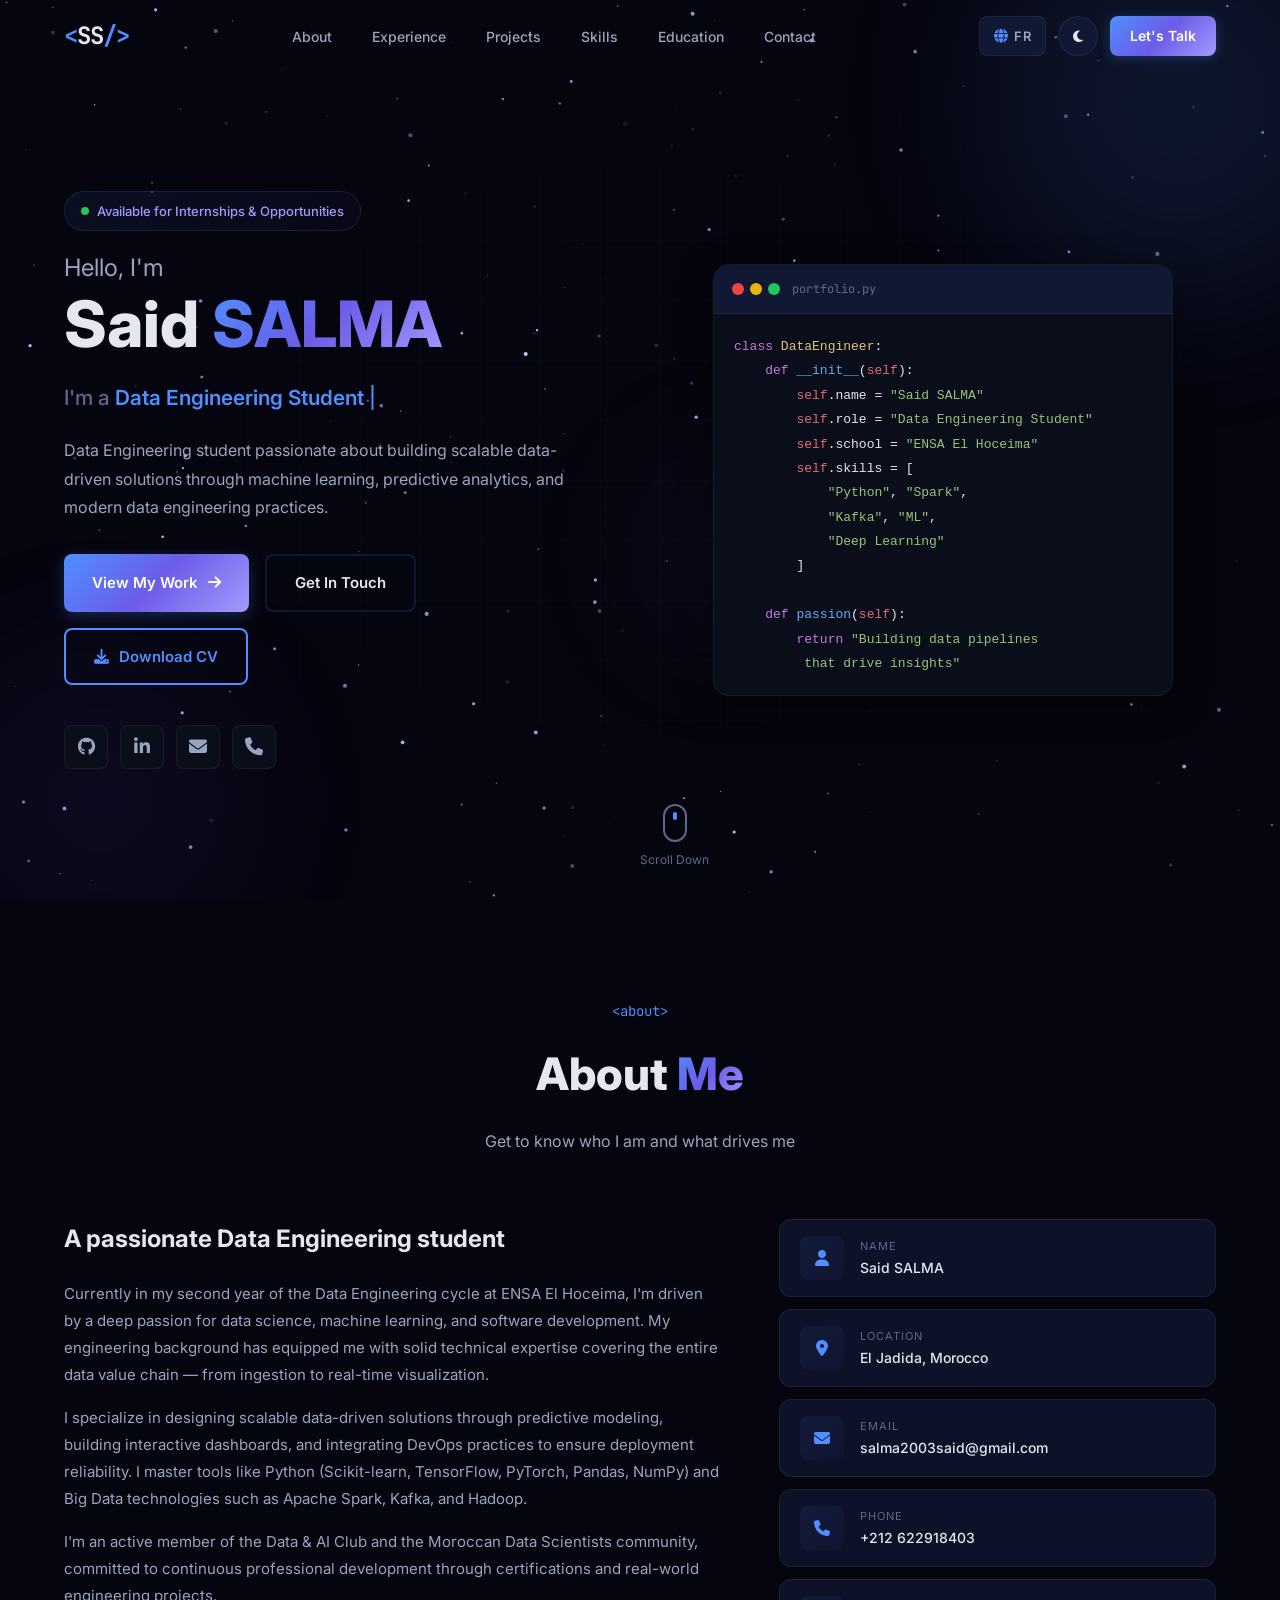
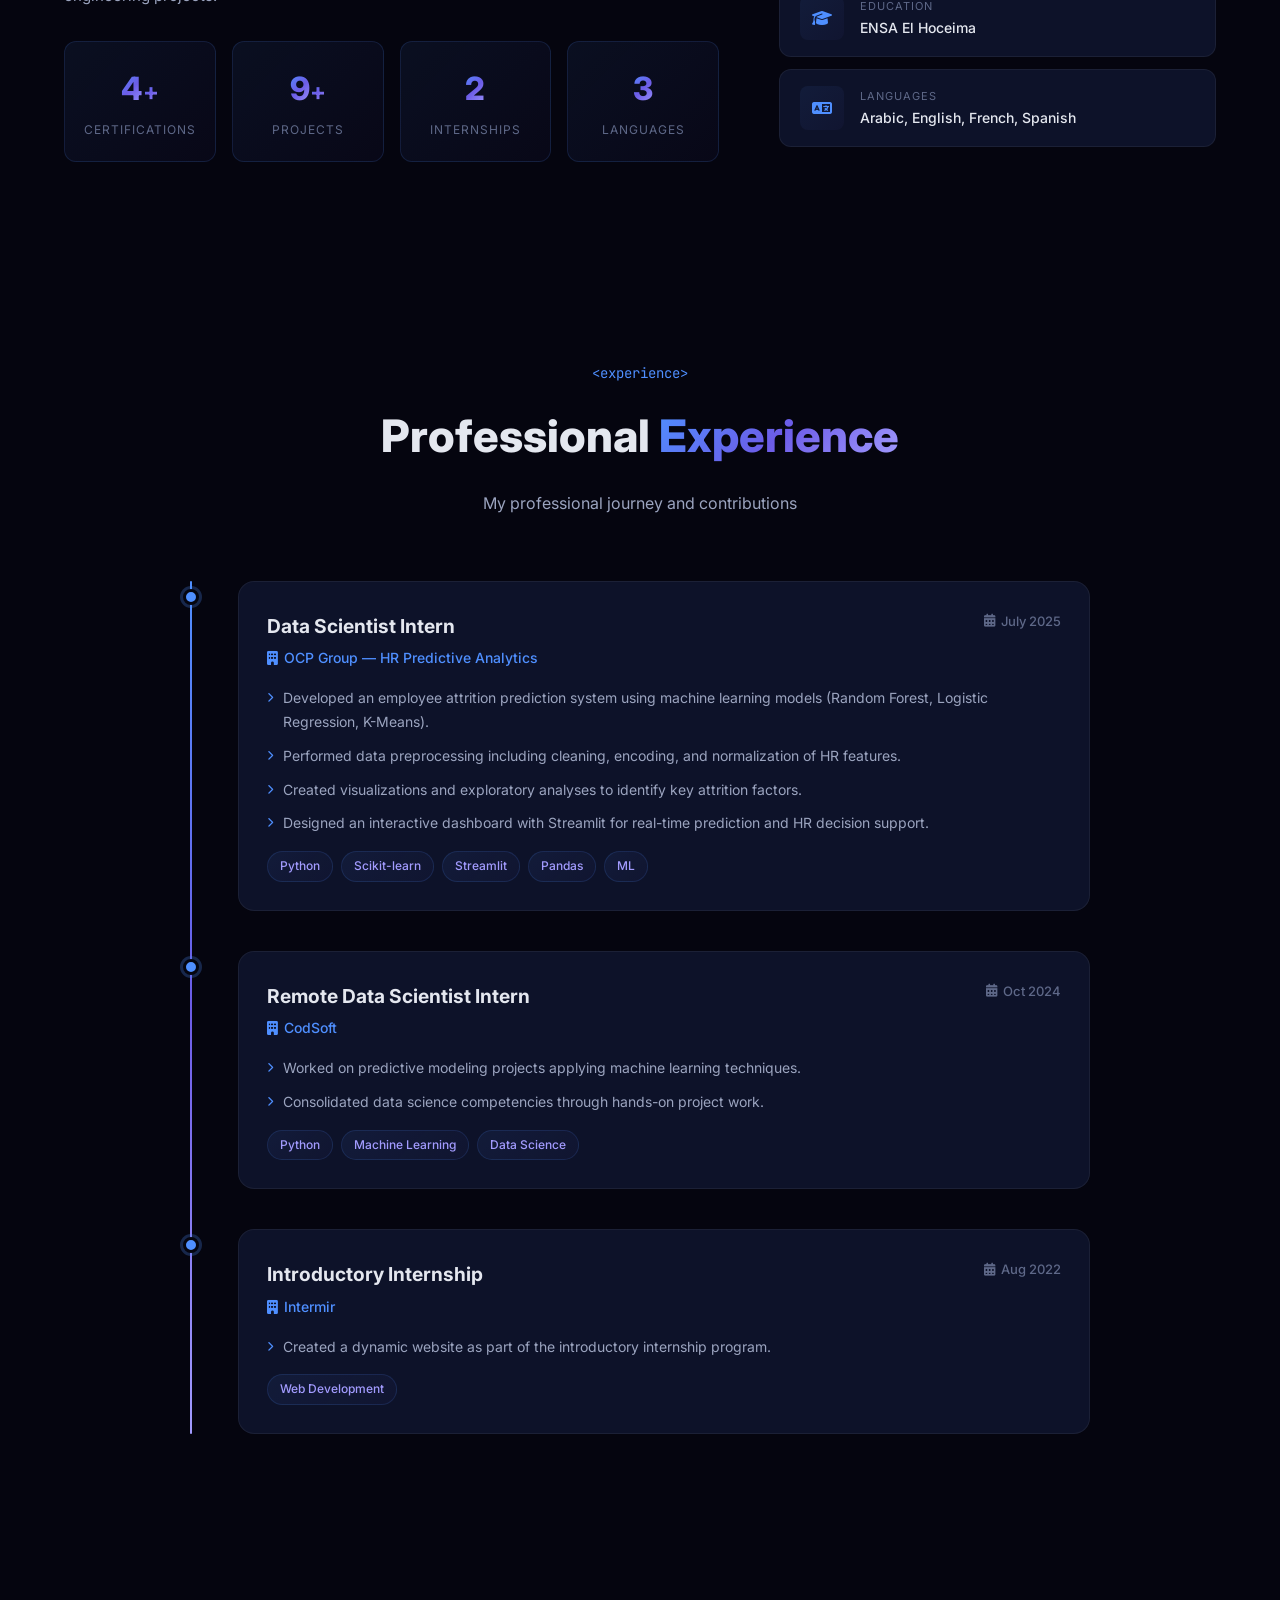
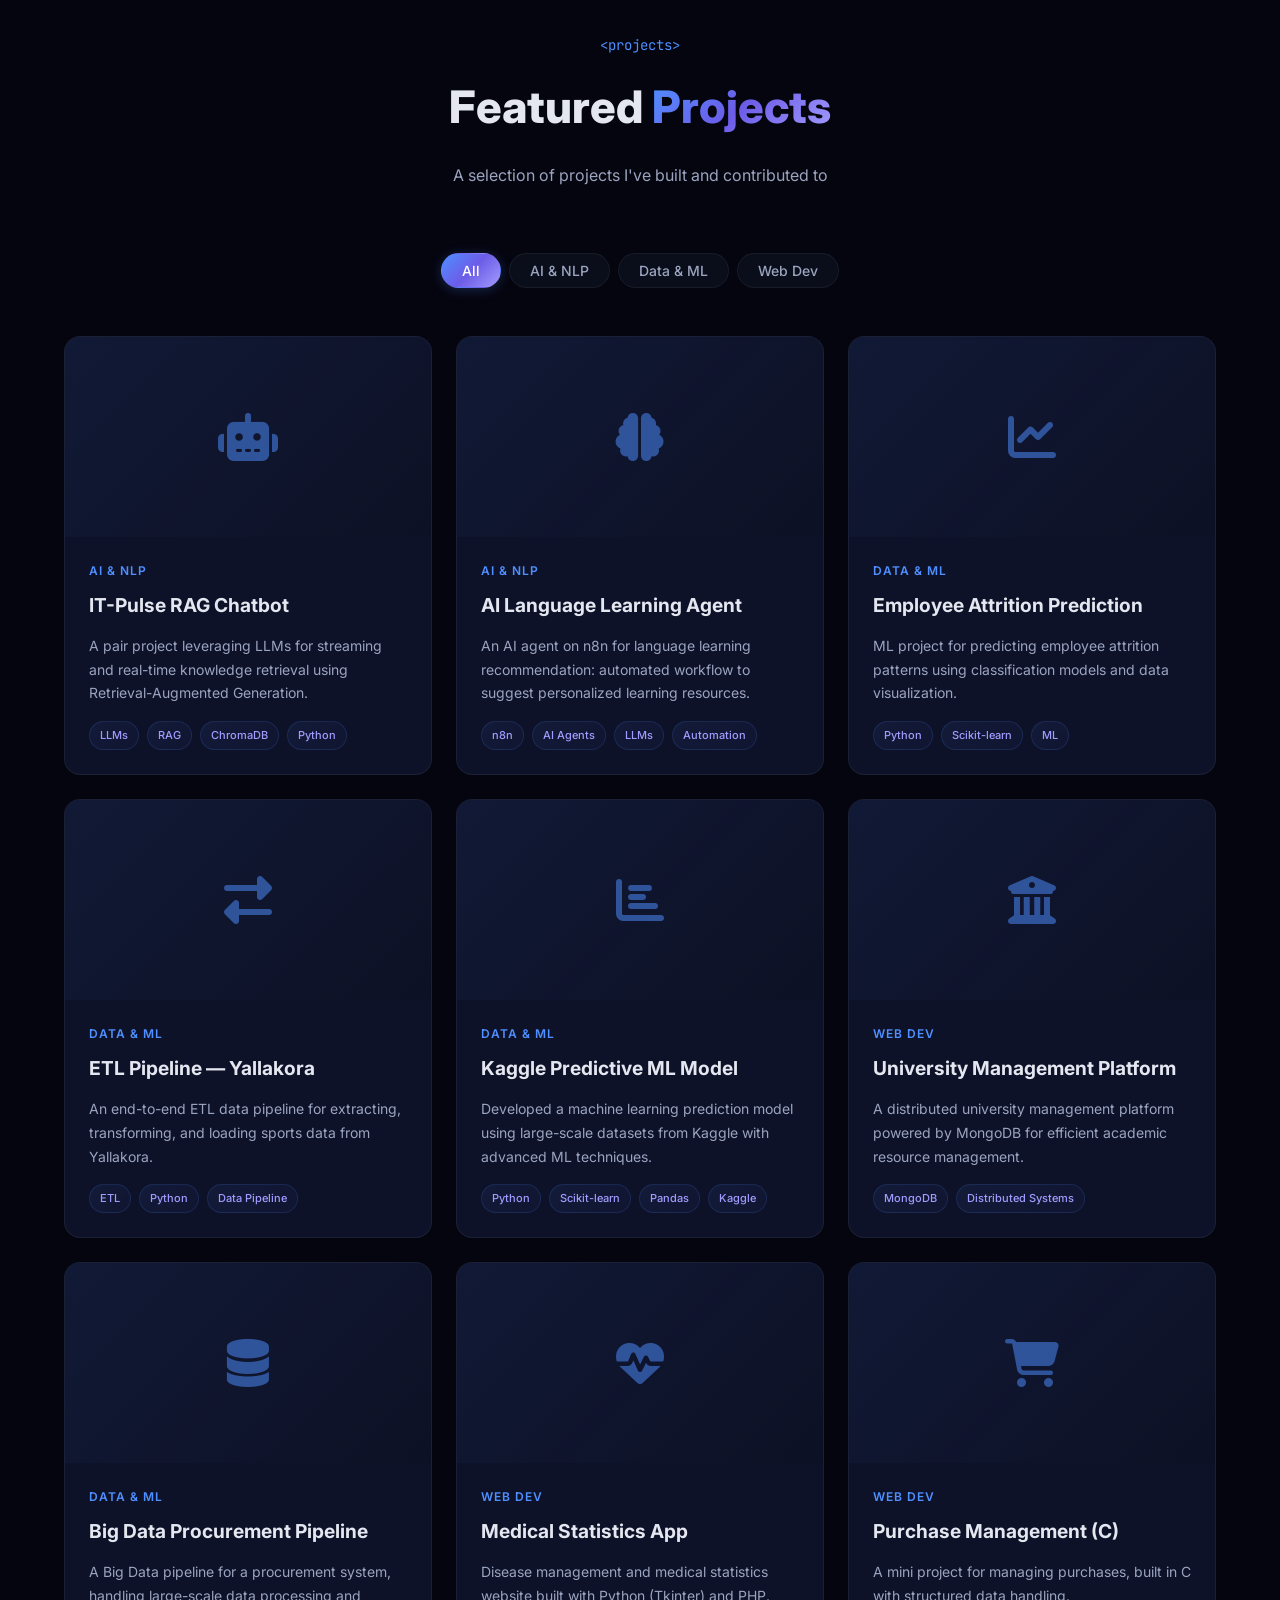
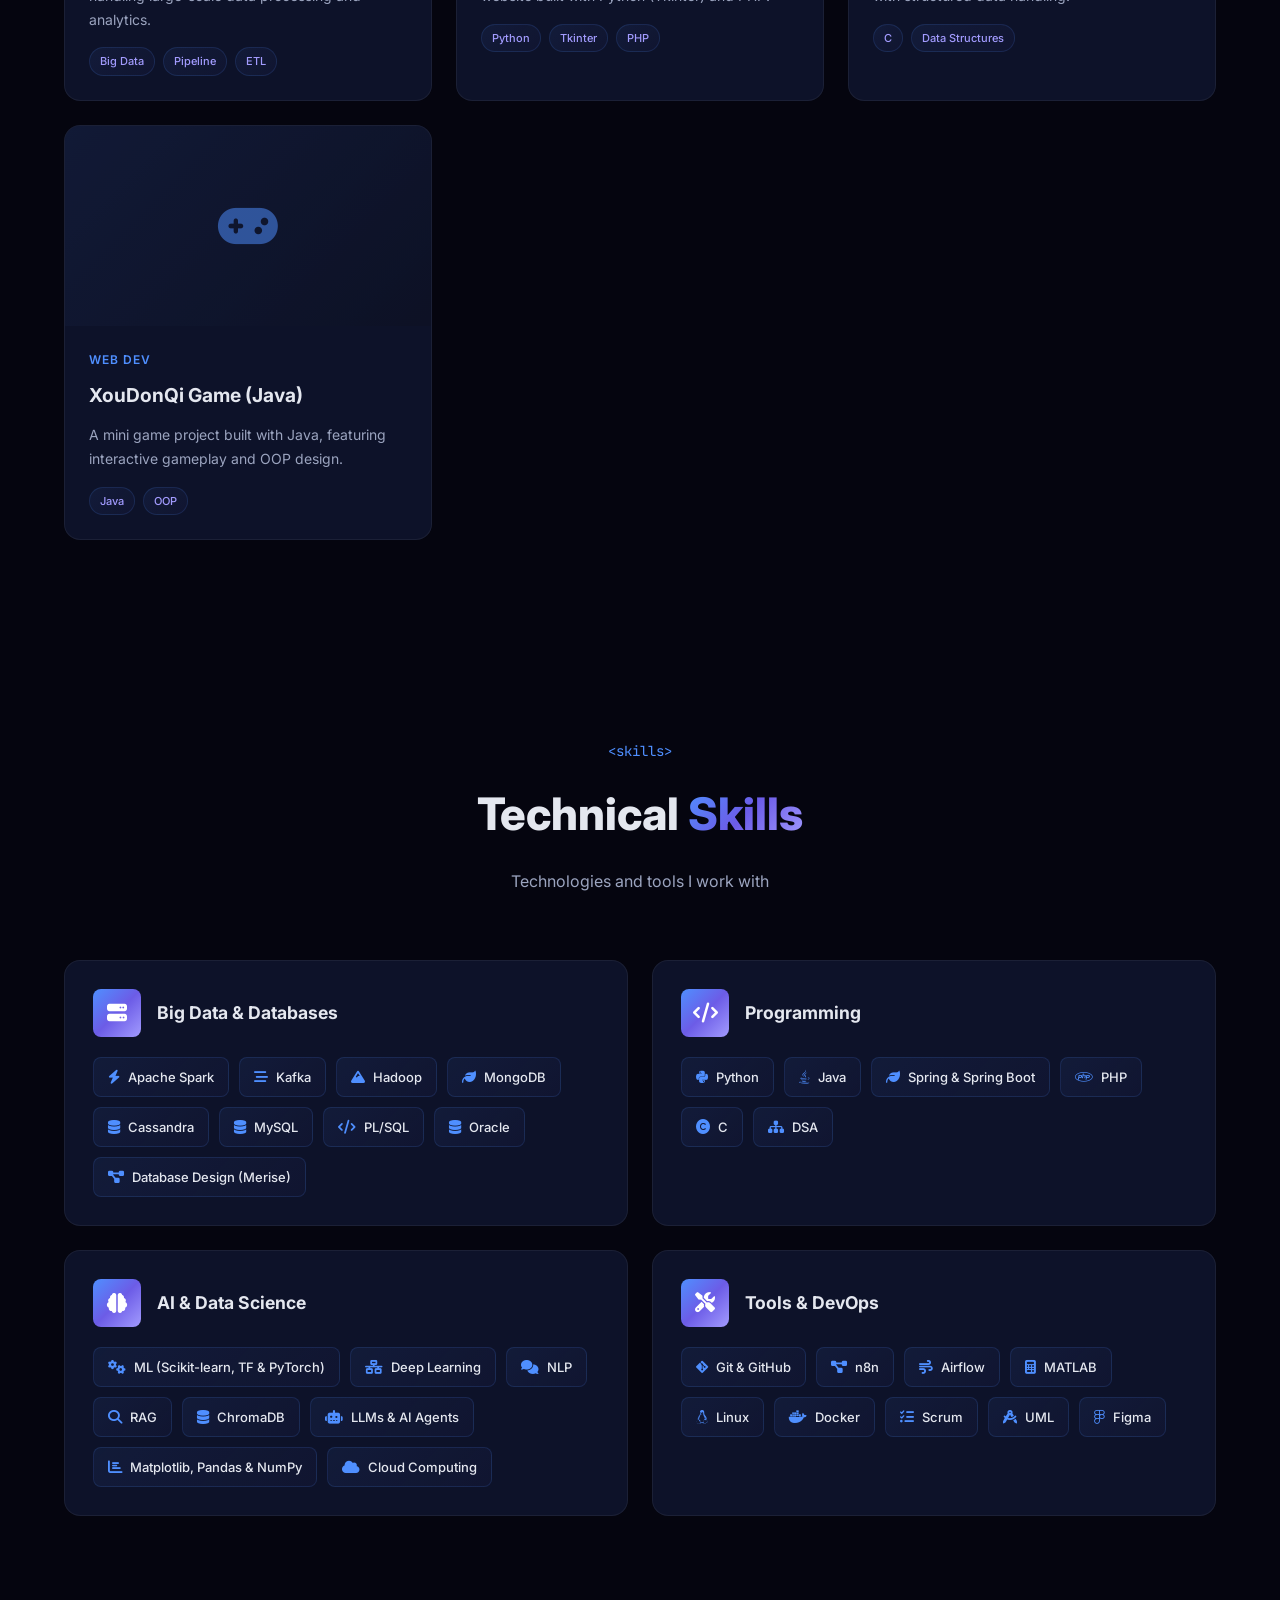
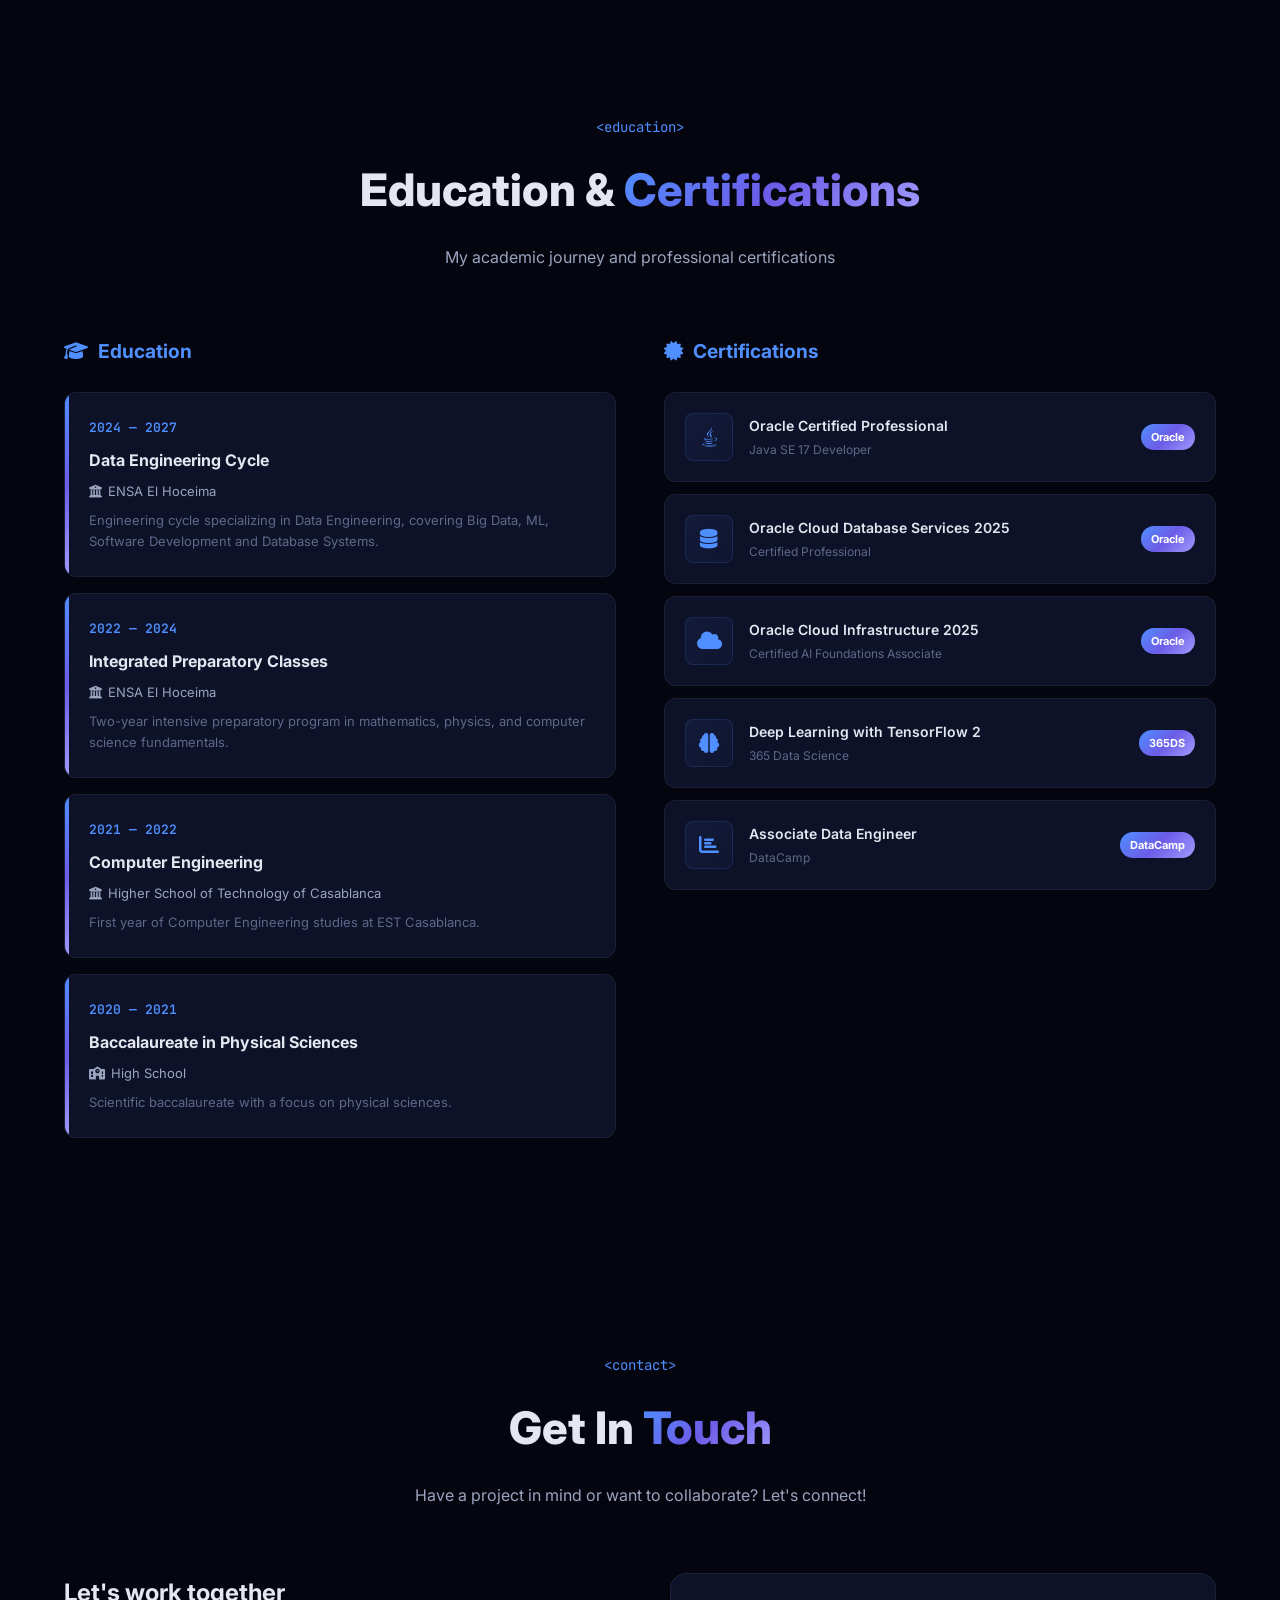
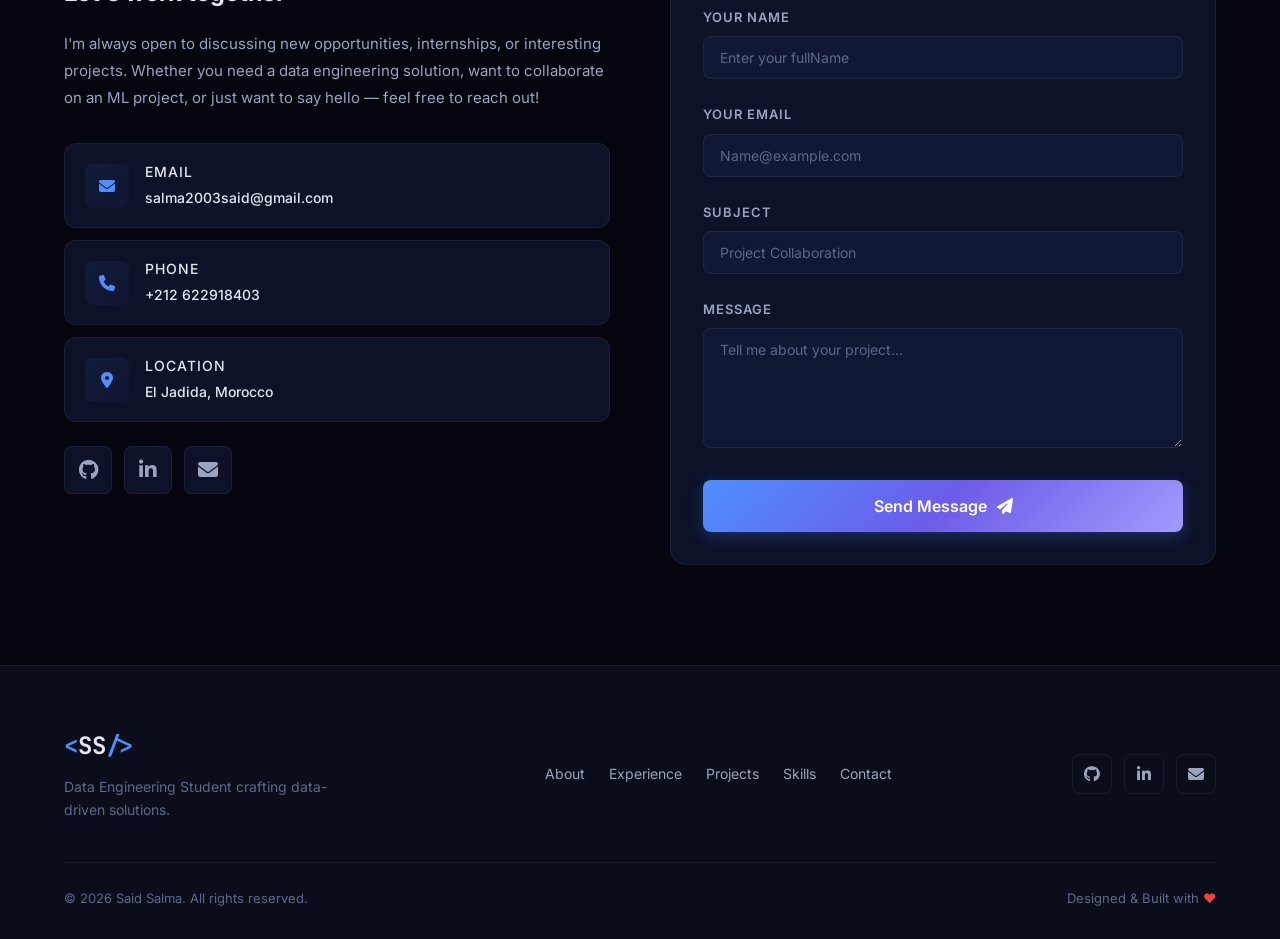
==== commit e969542a: "Update contact form placeholders for clarity" ====
--- a/index.html
+++ b/index.html
@@ -495,8 +495,8 @@
                 </div>
                 <div class="contact-form-wrapper" data-aos="fade-left">
                     <form class="contact-form" id="contact-form">
-                        <div class="form-group"><label for="name">Your Name</label><input type="text" id="name" name="name" placeholder="John Doe" required></div>
-                        <div class="form-group"><label for="email">Your Email</label><input type="email" id="email" name="email" placeholder="john@example.com" required></div>
+                        <div class="form-group"><label for="name">Your Name</label><input type="text" id="name" name="name" placeholder="Enter your fullName" required></div>
+                        <div class="form-group"><label for="email">Your Email</label><input type="email" id="email" name="email" placeholder="Name@example.com" required></div>
                         <div class="form-group"><label for="subject">Subject</label><input type="text" id="subject" name="subject" placeholder="Project Collaboration" required></div>
                         <div class="form-group"><label for="message">Message</label><textarea id="message" name="message" rows="5" placeholder="Tell me about your project..." required></textarea></div>
                         <button type="submit" class="btn btn-primary btn-submit"><span>Send Message</span><i class="fas fa-paper-plane"></i></button>
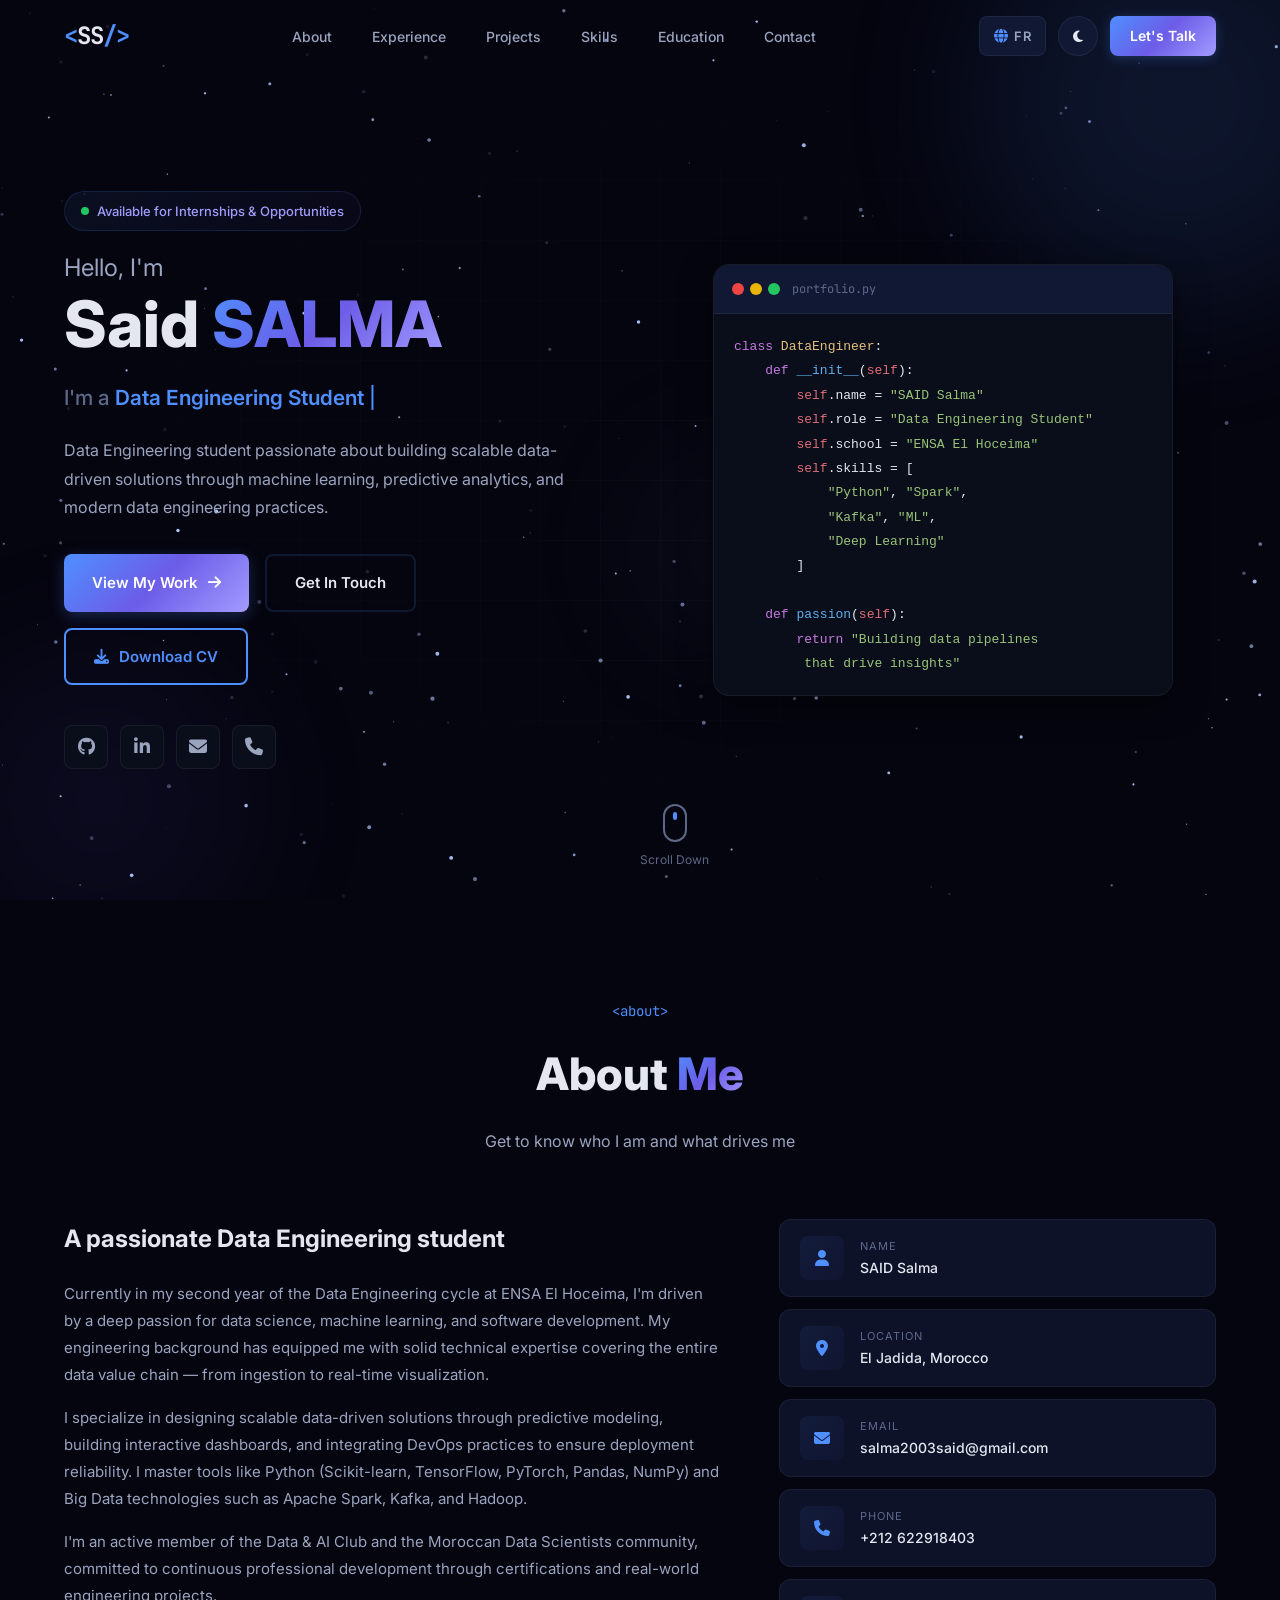
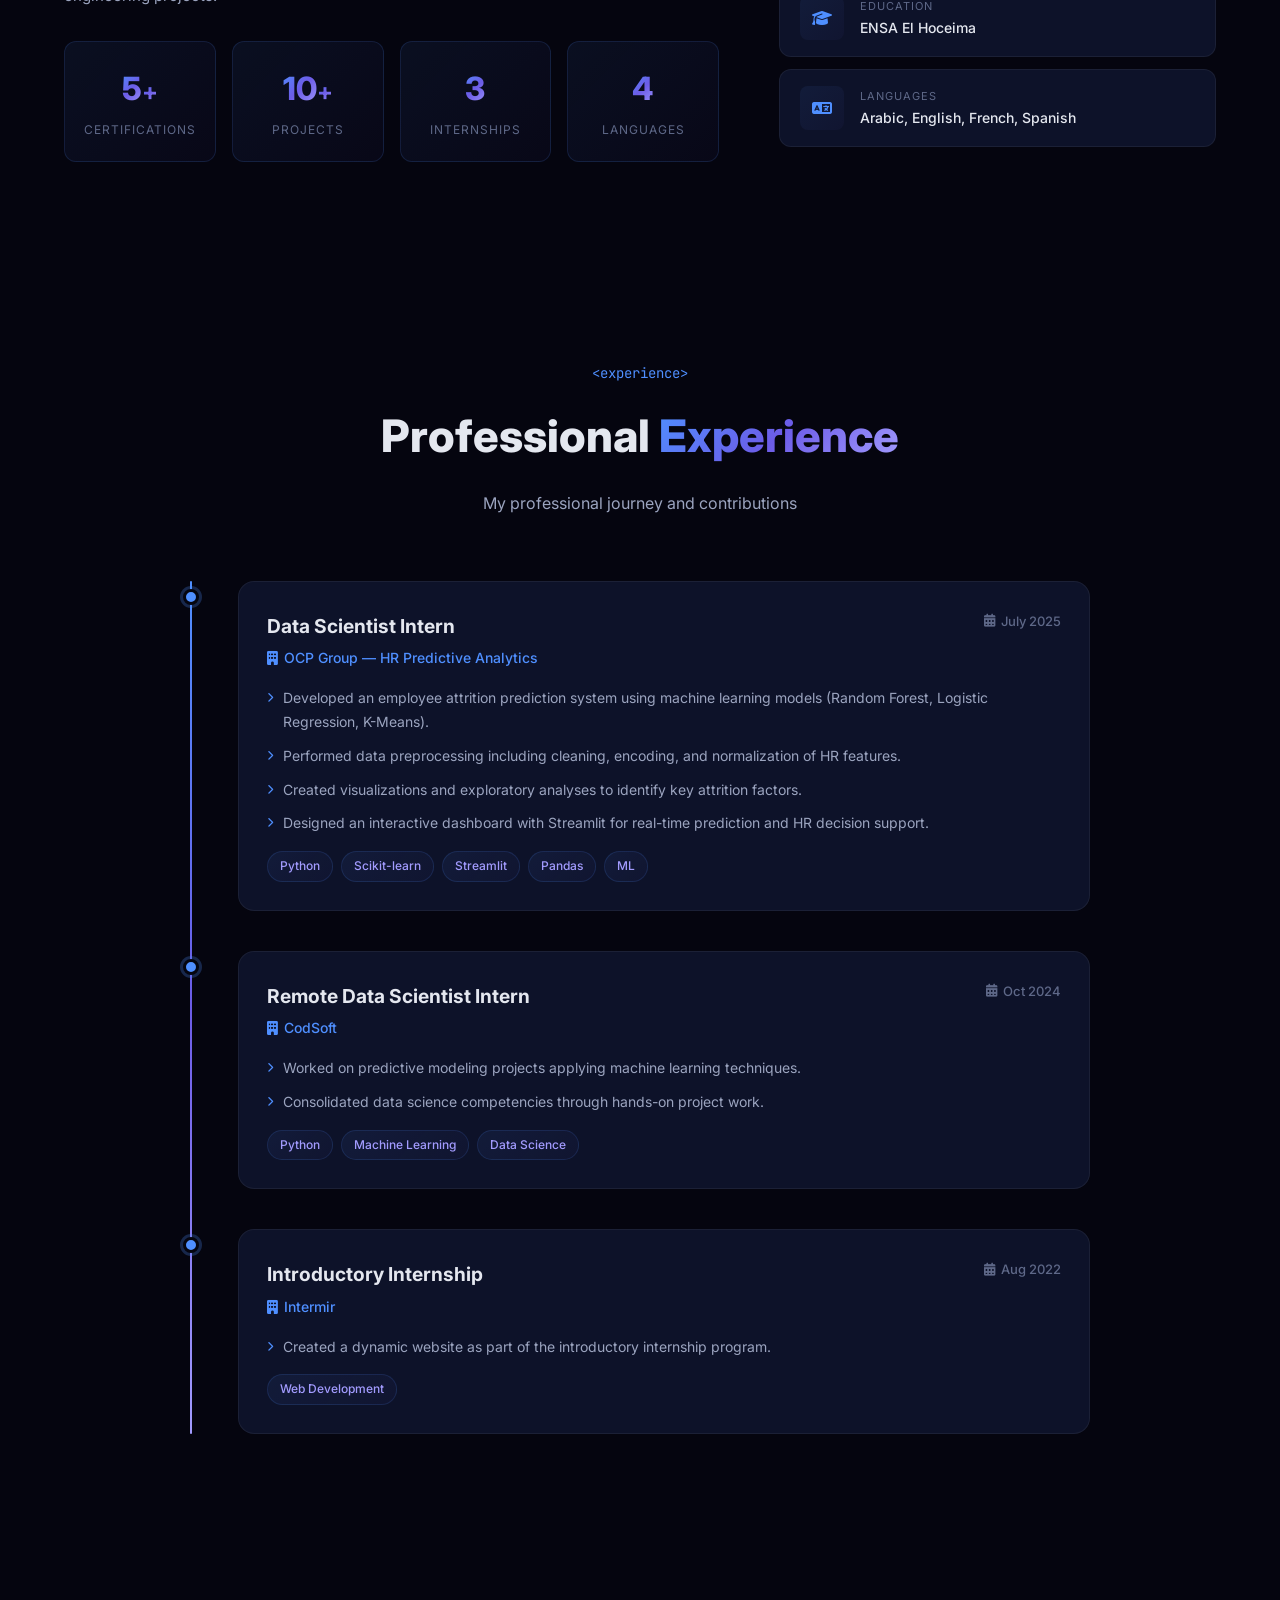
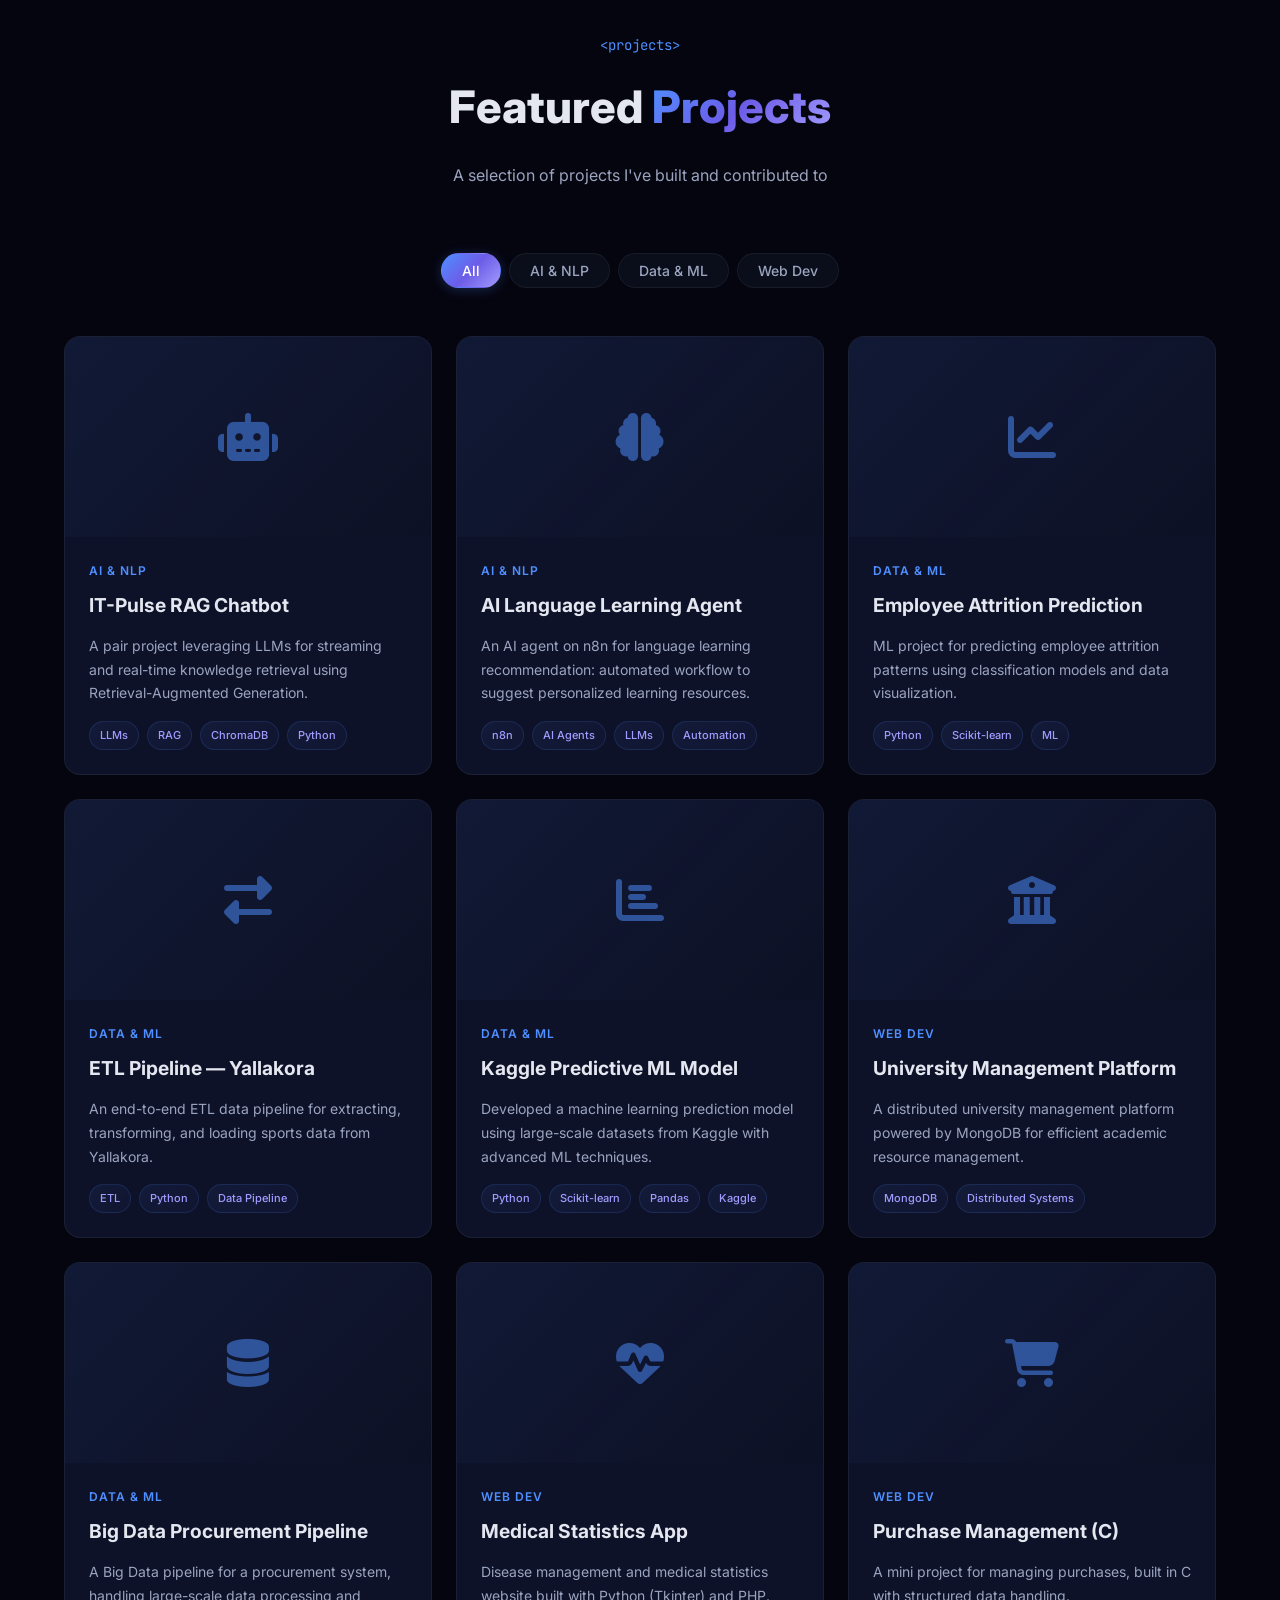
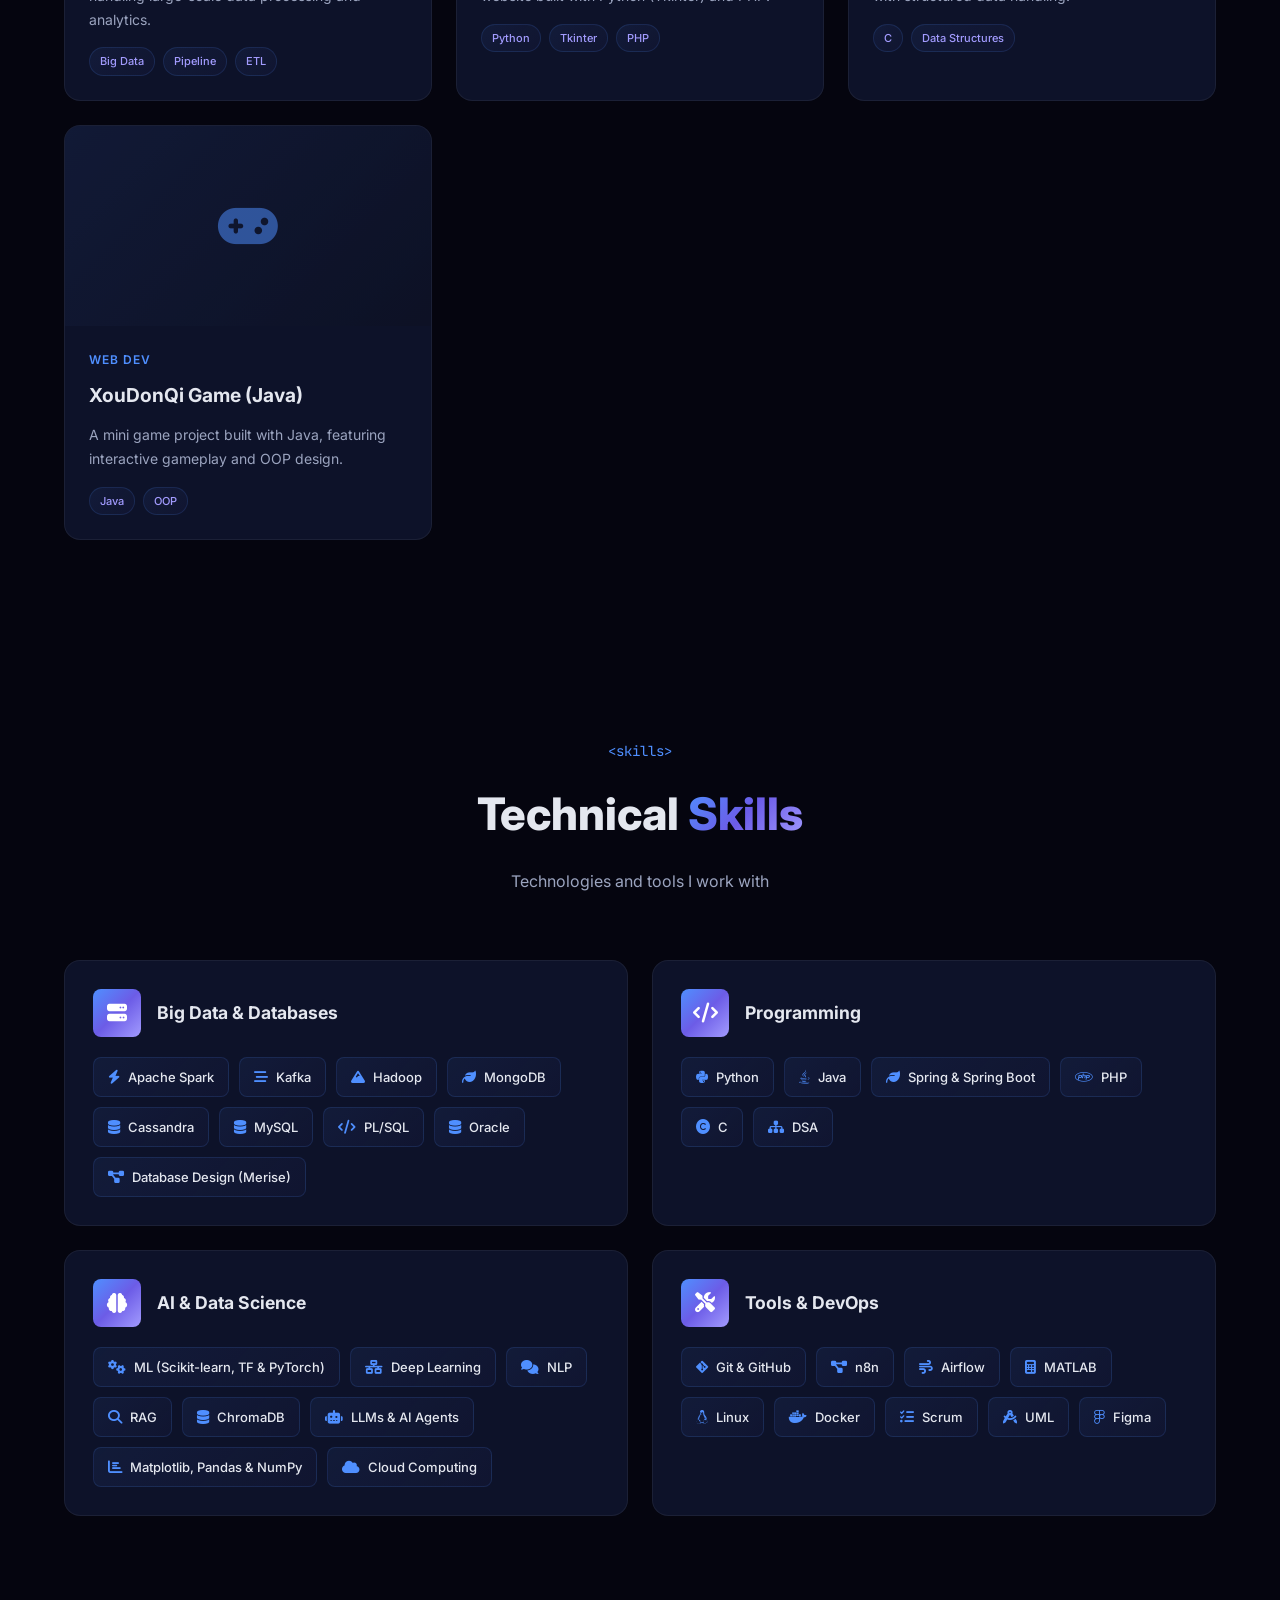
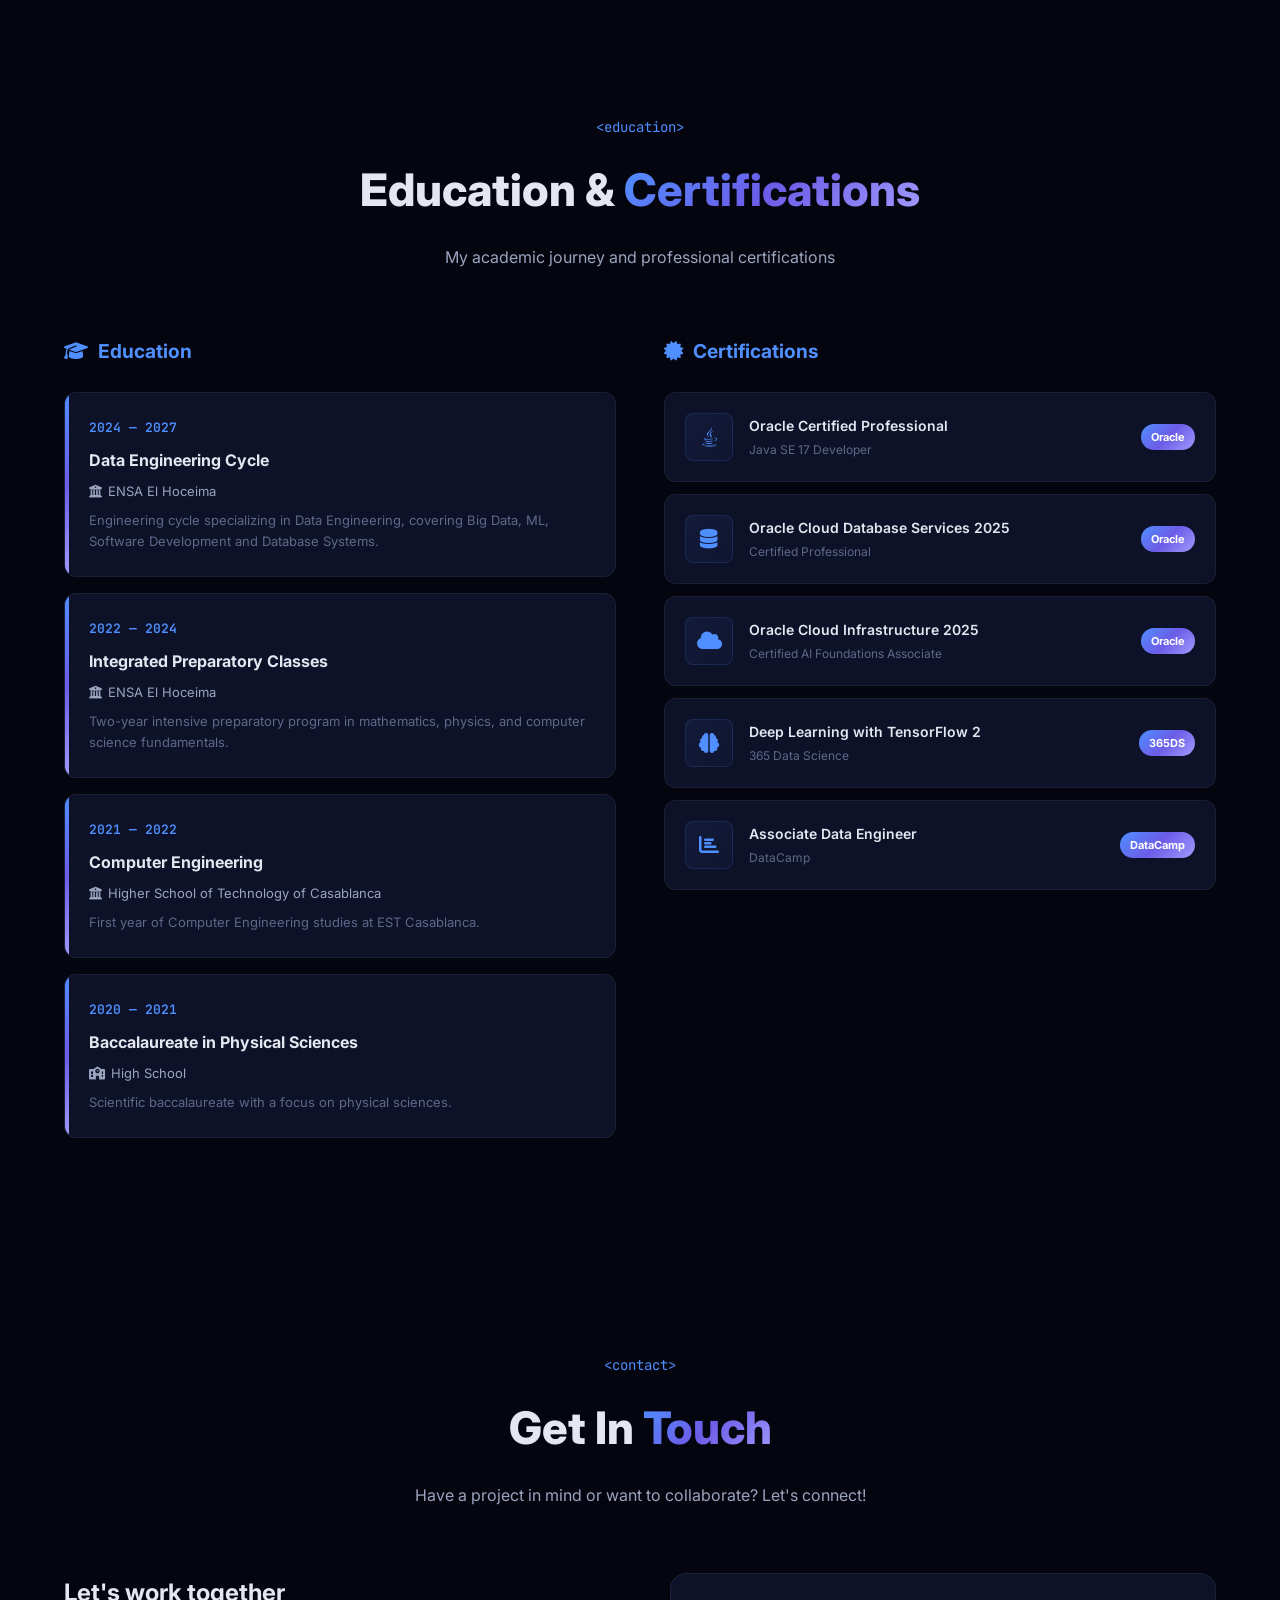
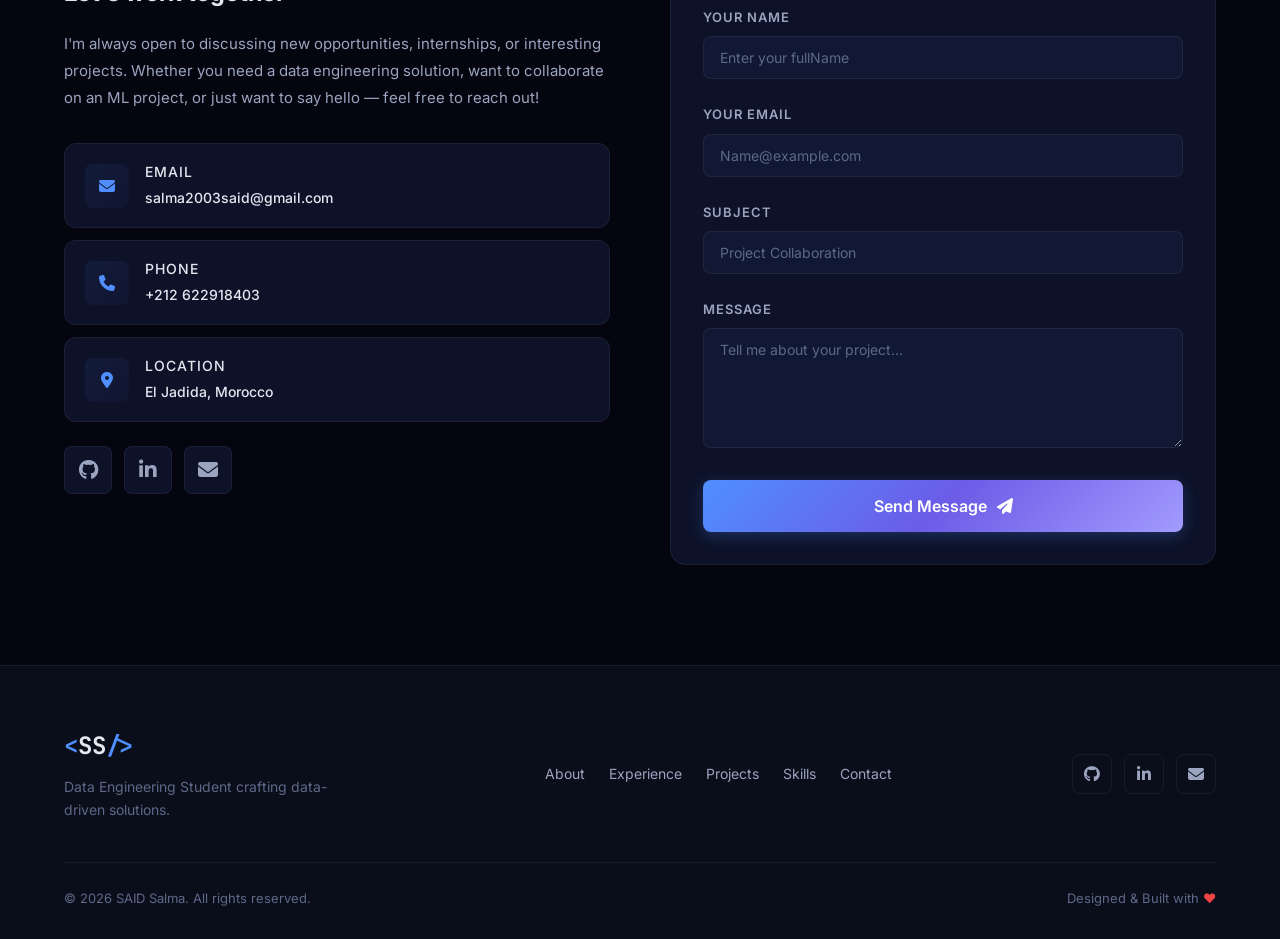
==== commit d2355ded: "Update social media links and correct name capitalization in portfolio" ====
--- a/index.html
+++ b/index.html
@@ -3,8 +3,8 @@
 <head>
     <meta charset="UTF-8">
     <meta name="viewport" content="width=device-width, initial-scale=1.0">
-    <title>Said Salma | Data Engineering Student</title>
-    <meta name="description" content="Portfolio of Said Salma - Data Engineering Student specializing in Machine Learning, Big Data, and Predictive Analytics.">
+    <title>SAID Salma | Data Engineering Student</title>
+    <meta name="description" content="Portfolio of SAID Salma - Data Engineering Student specializing in Machine Learning, Big Data, and Predictive Analytics.">
     <link rel="stylesheet" href="css/style.css">
     <link rel="preconnect" href="https://fonts.googleapis.com">
     <link rel="preconnect" href="https://fonts.gstatic.com" crossorigin>
@@ -100,10 +100,10 @@
                     </a>
                 </div>
                 <div class="hero-socials" data-aos="fade-up" data-aos-delay="500">
-                    <a href="https://github.com/" target="_blank" rel="noopener" class="social-link" aria-label="GitHub">
+                    <a href="https://github.com/SALMASAID1" target="_blank" rel="noopener" class="social-link" aria-label="GitHub">
                         <i class="fab fa-github"></i>
                     </a>
-                    <a href="https://linkedin.com/in/" target="_blank" rel="noopener" class="social-link" aria-label="LinkedIn">
+                    <a href="https://www.linkedin.com/in/salma-said-7737b9296/" target="_blank" rel="noopener" class="social-link" aria-label="LinkedIn">
                         <i class="fab fa-linkedin-in"></i>
                     </a>
                     <a href="mailto:salma2003said@gmail.com" class="social-link" aria-label="Email">
@@ -127,7 +127,7 @@
                     <div class="card-body">
                         <pre><code><span class="code-keyword">class</span> <span class="code-class">DataEngineer</span>:
     <span class="code-keyword">def</span> <span class="code-func">__init__</span>(<span class="code-param">self</span>):
-        <span class="code-param">self</span>.name = <span class="code-string">"Said SALMA"</span>
+        <span class="code-param">self</span>.name = <span class="code-string">"SAID Salma"</span>
         <span class="code-param">self</span>.role = <span class="code-string">"Data Engineering Student"</span>
         <span class="code-param">self</span>.school = <span class="code-string">"ENSA El Hoceima"</span>
         <span class="code-param">self</span>.skills = [
@@ -202,7 +202,7 @@
                         <div class="detail-icon"><i class="fas fa-user"></i></div>
                         <div class="detail-info">
                             <span class="detail-label">Name</span>
-                            <span class="detail-value">Said SALMA</span>
+                            <span class="detail-value">SAID Salma</span>
                         </div>
                     </div>
                     <div class="detail-card">
@@ -488,8 +488,8 @@
                         <div class="contact-card"><div class="contact-card-icon"><i class="fas fa-map-marker-alt"></i></div><div class="contact-card-info"><span class="contact-card-label">Location</span><span>El Jadida, Morocco</span></div></div>
                     </div>
                     <div class="contact-socials">
-                        <a href="https://github.com/" target="_blank" rel="noopener" class="contact-social"><i class="fab fa-github"></i></a>
-                        <a href="https://linkedin.com/in/" target="_blank" rel="noopener" class="contact-social"><i class="fab fa-linkedin-in"></i></a>
+                        <a href="https://github.com/SALMASAID1" target="_blank" rel="noopener" class="contact-social"><i class="fab fa-github"></i></a>
+                        <a href="https://www.linkedin.com/in/salma-said-7737b9296/" target="_blank" rel="noopener" class="contact-social"><i class="fab fa-linkedin-in"></i></a>
                         <a href="mailto:salma2003said@gmail.com" class="contact-social"><i class="fas fa-envelope"></i></a>
                     </div>
                 </div>
@@ -513,13 +513,13 @@
                 <div class="footer-brand"><a href="#hero" class="footer-logo"><span class="logo-bracket">&lt;</span>SS<span class="logo-bracket">/&gt;</span></a><p>Data Engineering Student crafting data-driven solutions.</p></div>
                 <div class="footer-links"><a href="#about">About</a><a href="#experience">Experience</a><a href="#projects">Projects</a><a href="#skills">Skills</a><a href="#contact">Contact</a></div>
                 <div class="footer-socials">
-                    <a href="https://github.com/" target="_blank" rel="noopener"><i class="fab fa-github"></i></a>
-                    <a href="https://linkedin.com/in/" target="_blank" rel="noopener"><i class="fab fa-linkedin-in"></i></a>
+                    <a href="https://github.com/SALMASAID1" target="_blank" rel="noopener"><i class="fab fa-github"></i></a>
+                    <a href="https://www.linkedin.com/in/salma-said-7737b9296/" target="_blank" rel="noopener"><i class="fab fa-linkedin-in"></i></a>
                     <a href="mailto:salma2003said@gmail.com"><i class="fas fa-envelope"></i></a>
                 </div>
             </div>
             <div class="footer-bottom">
-                <p>&copy; 2026 Said Salma. All rights reserved.</p>
+                <p>&copy; 2026 SAID Salma. All rights reserved.</p>
                 <p>Designed & Built with <span class="heart">&hearts;</span></p>
             </div>
         </div>
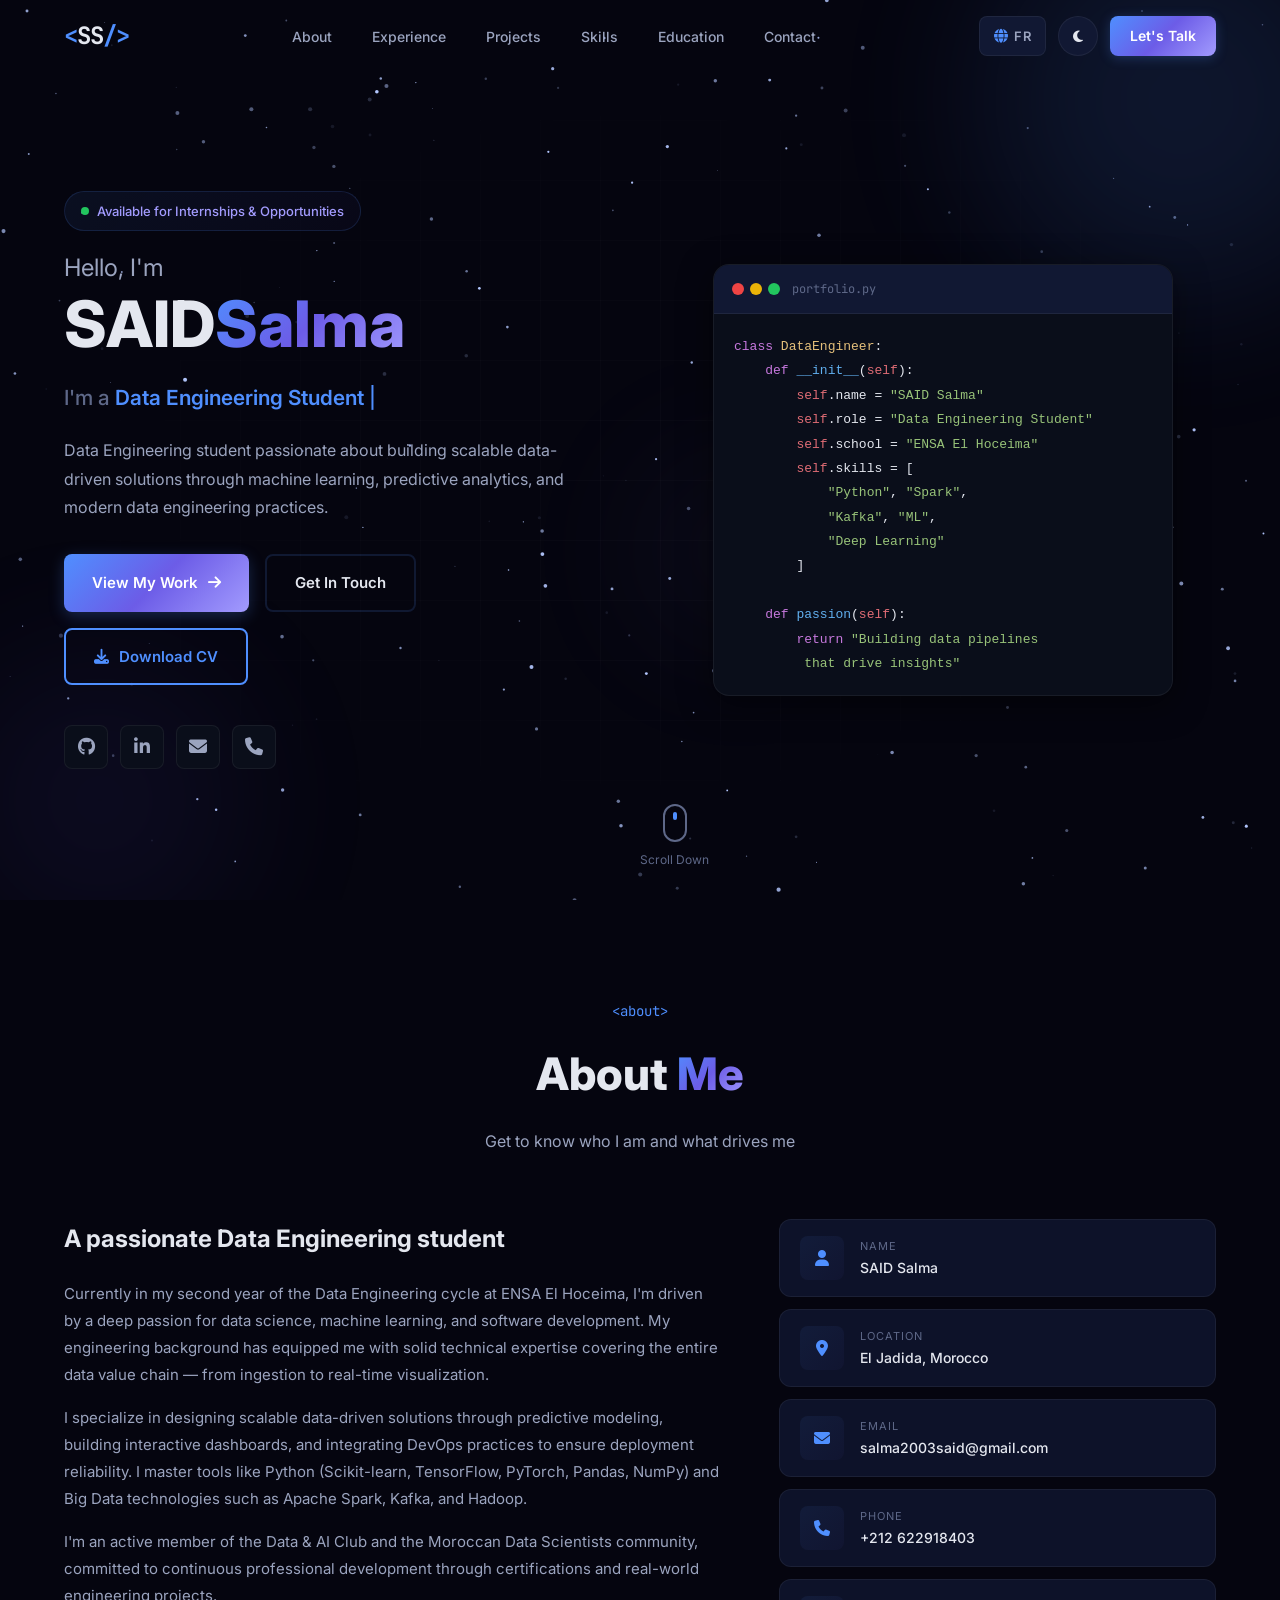
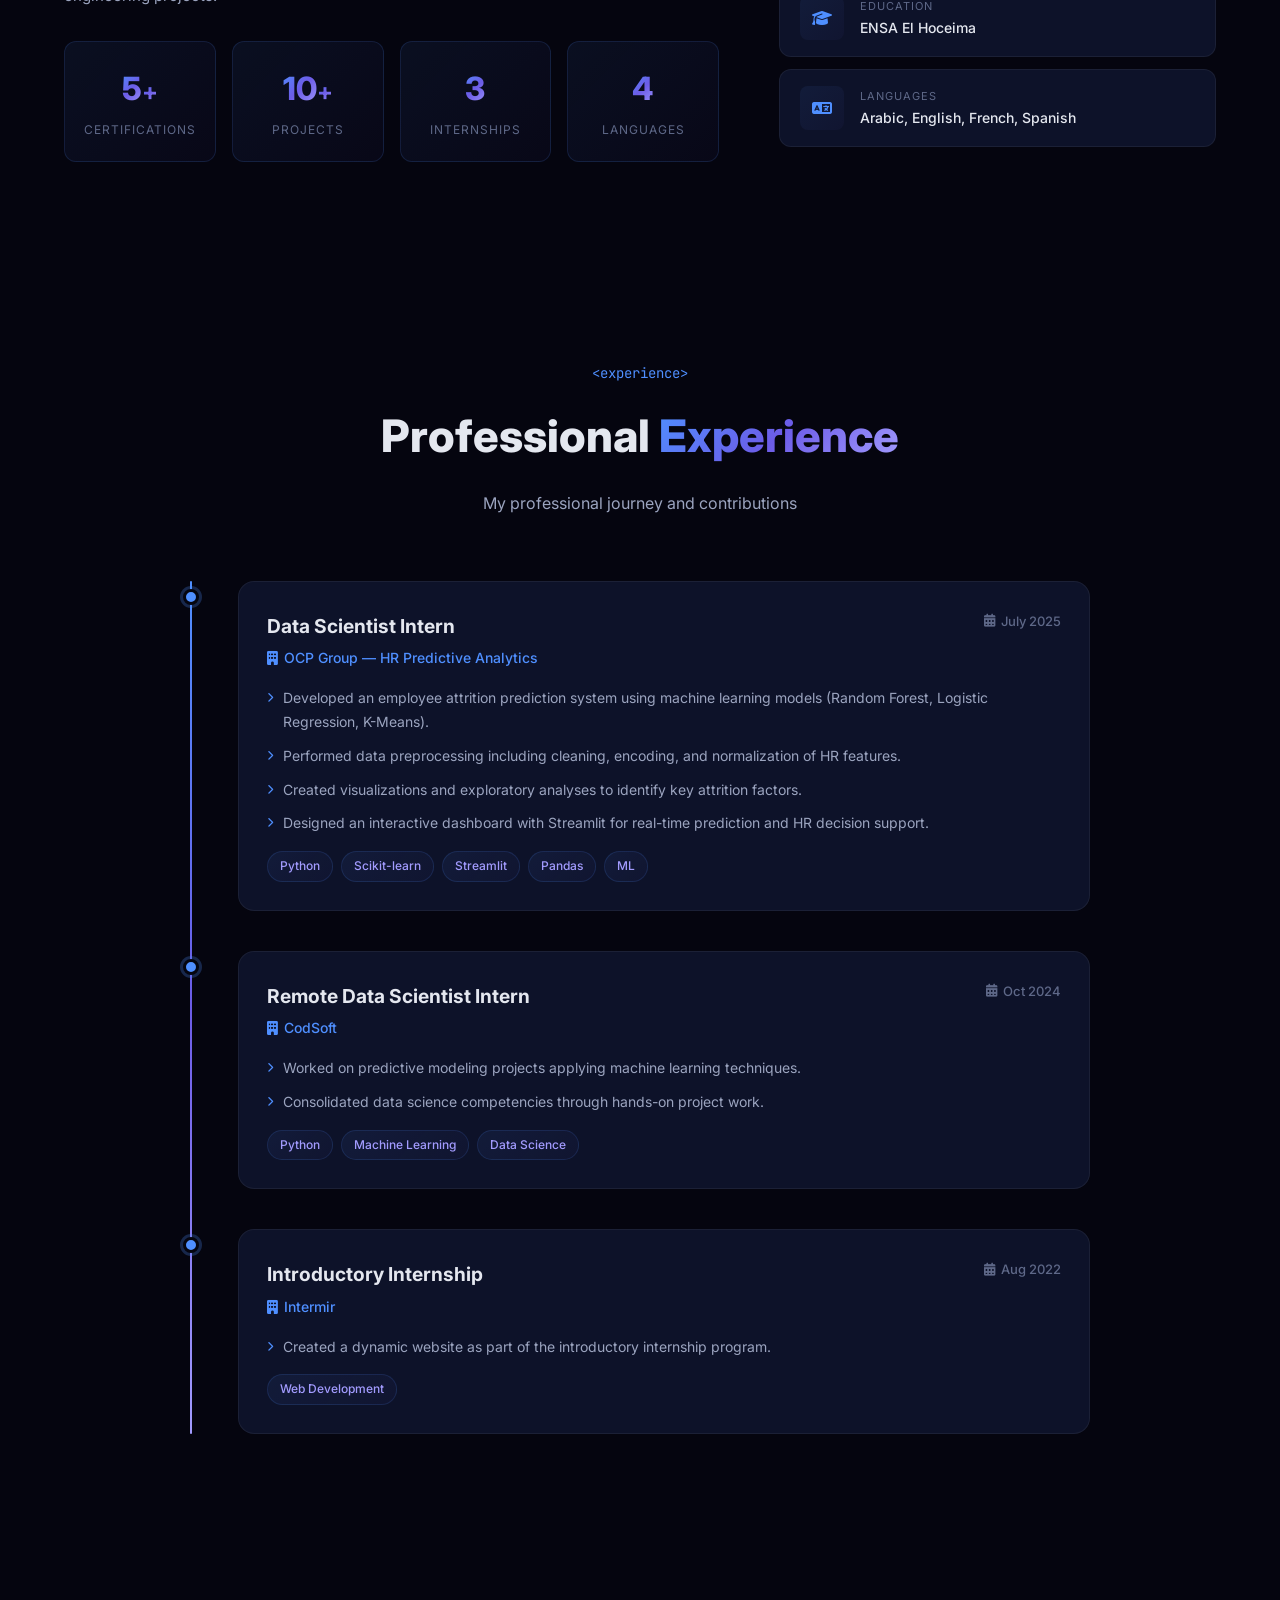
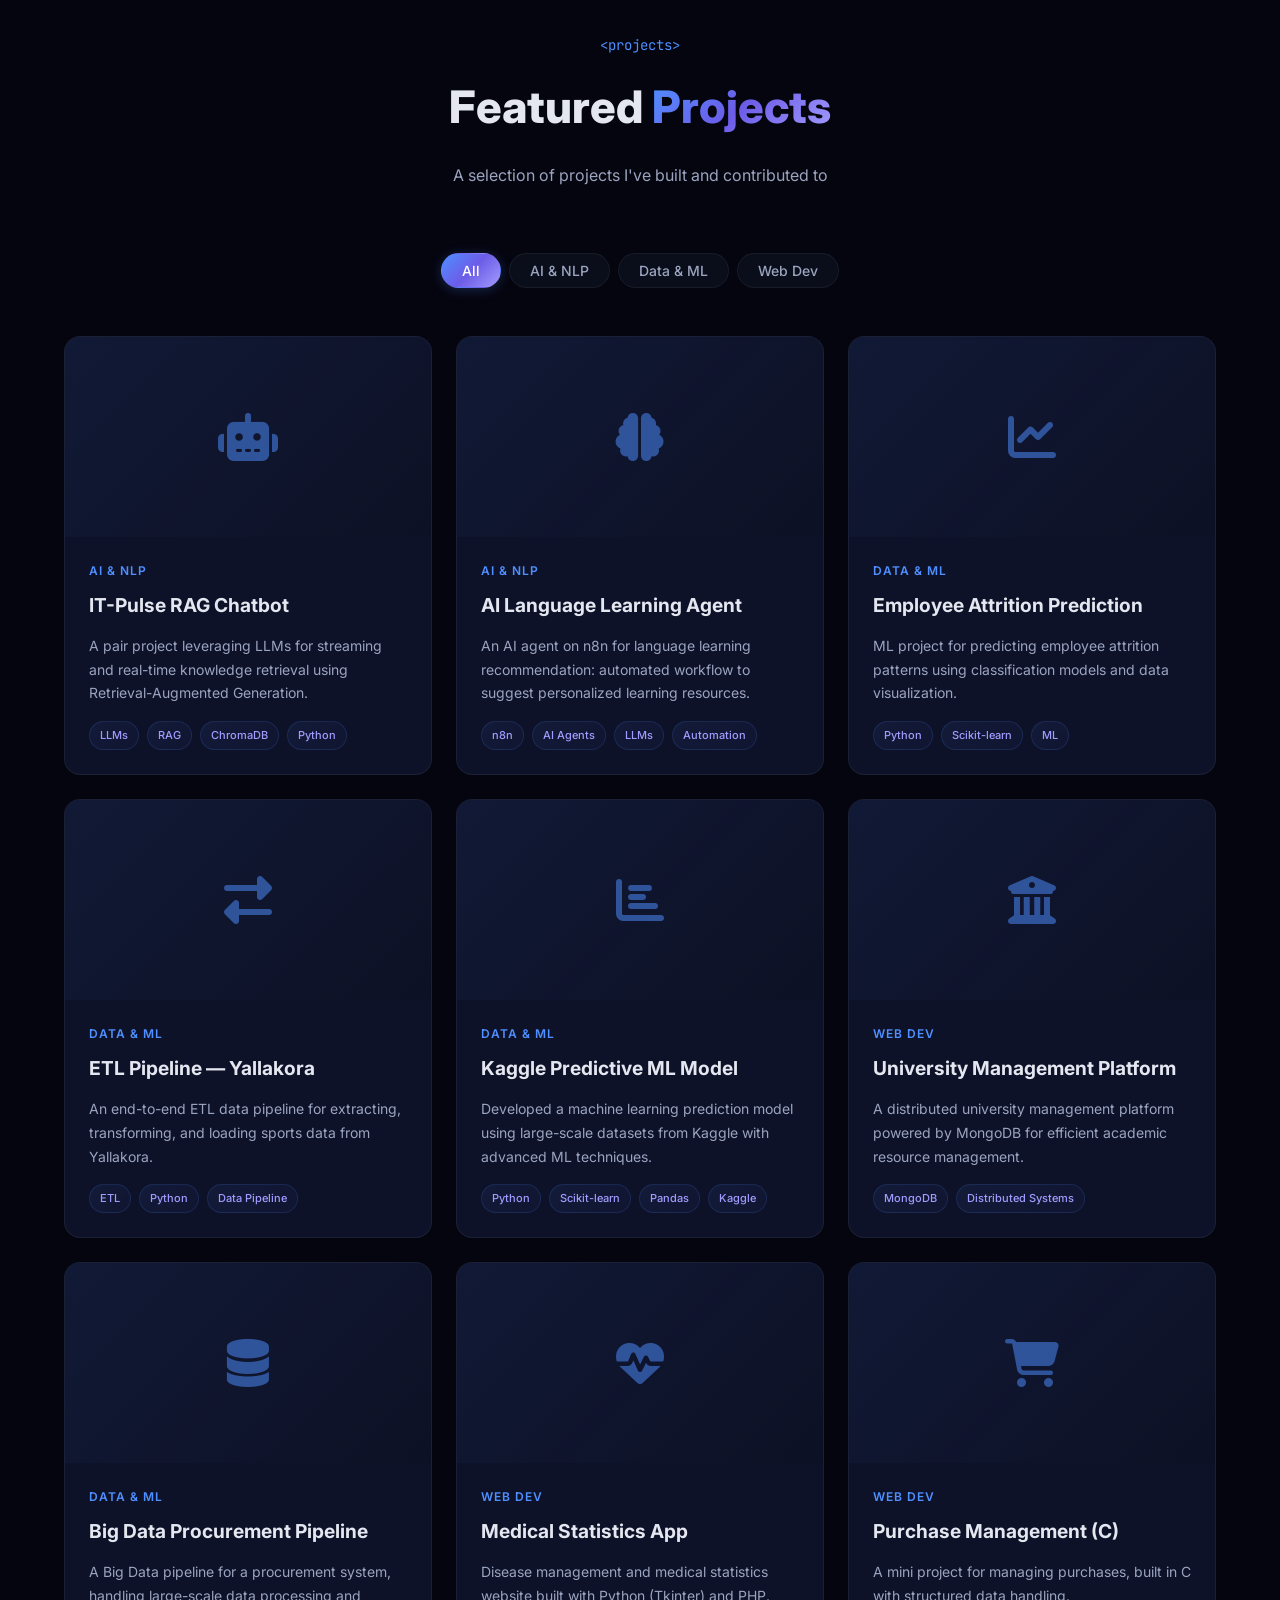
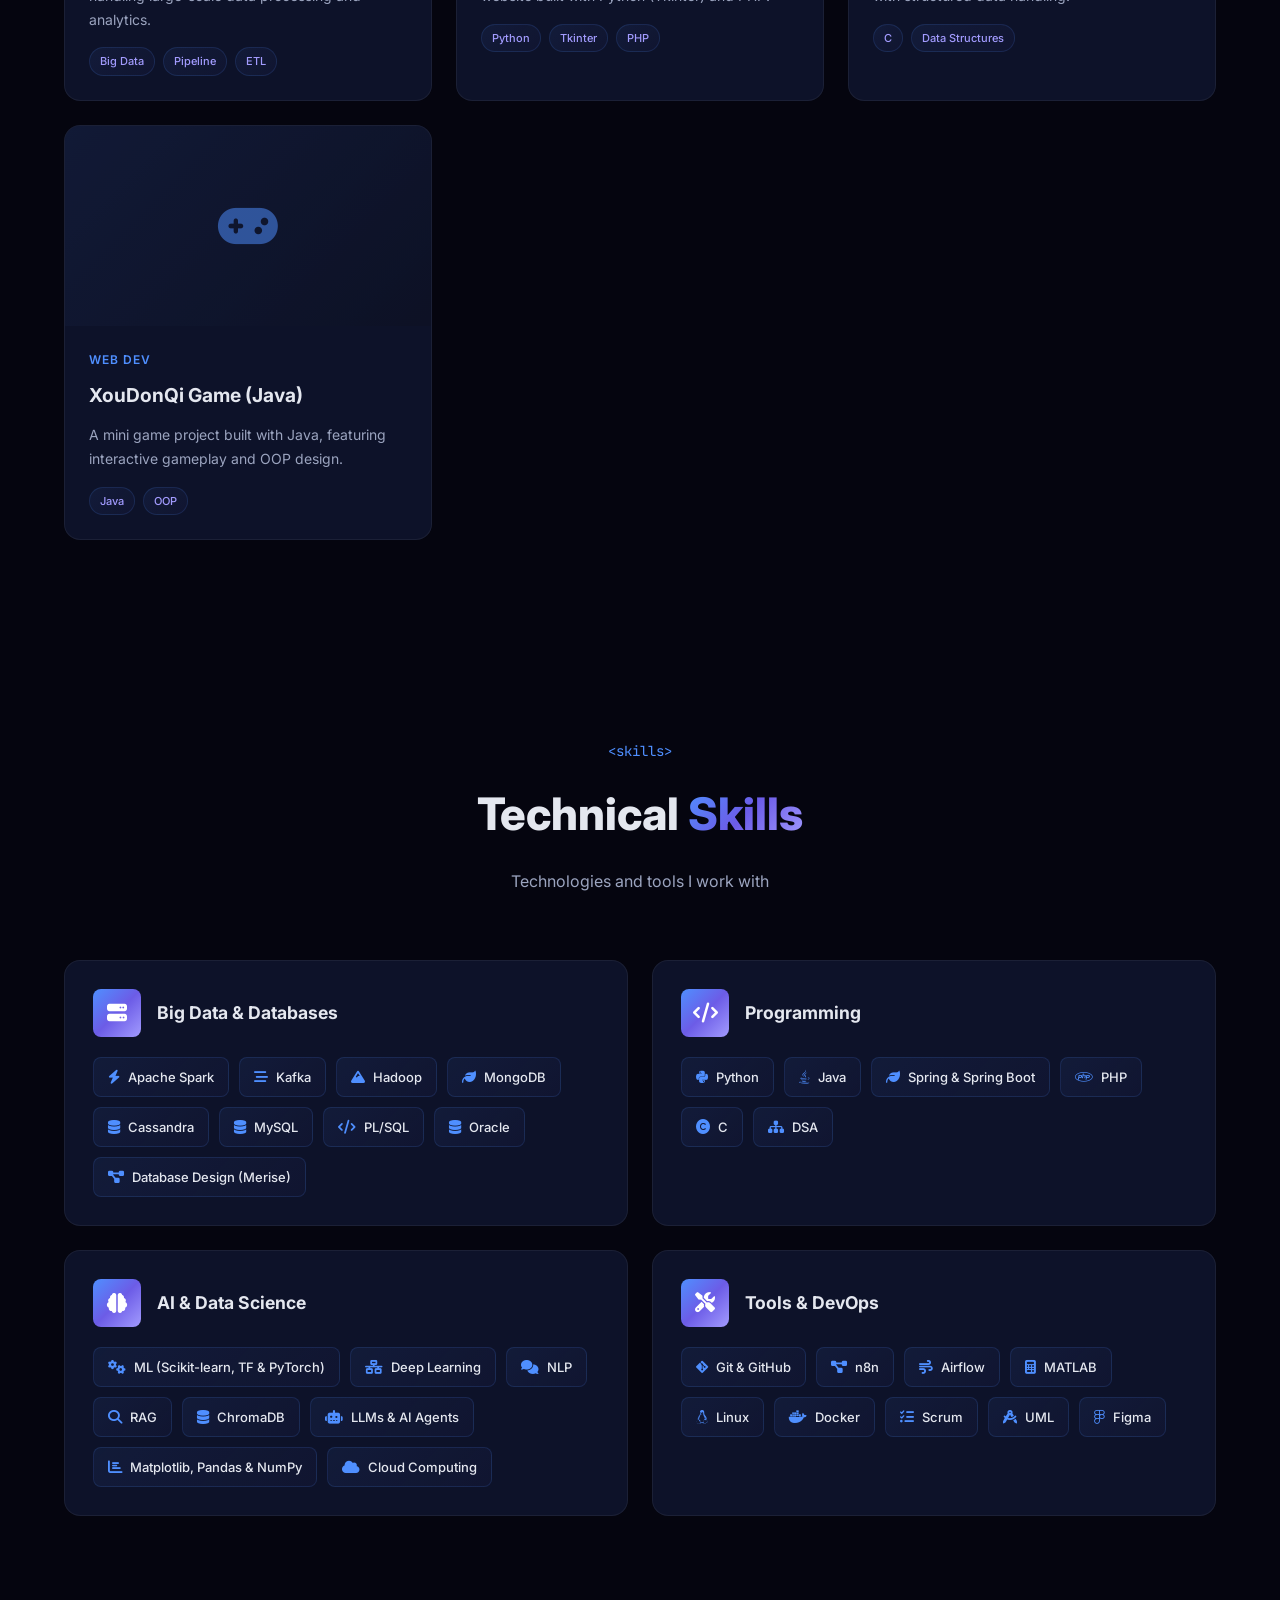
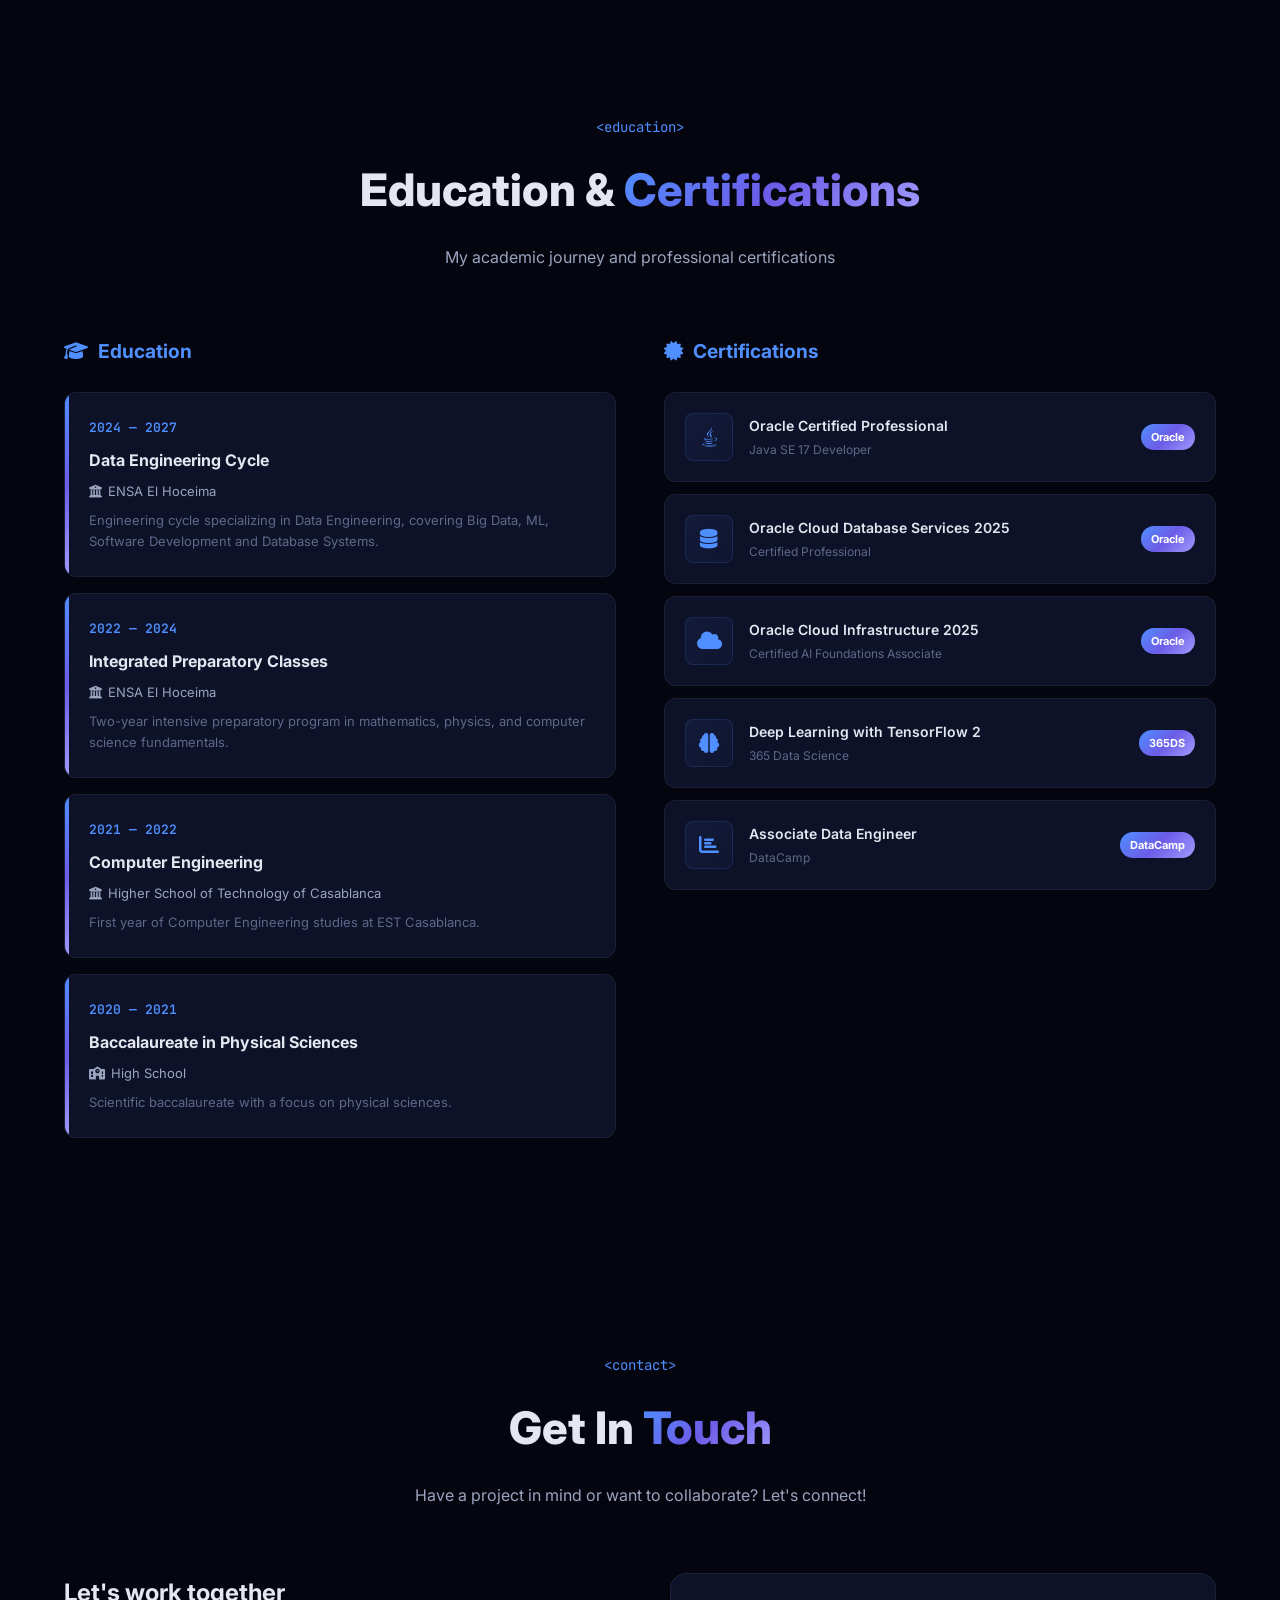
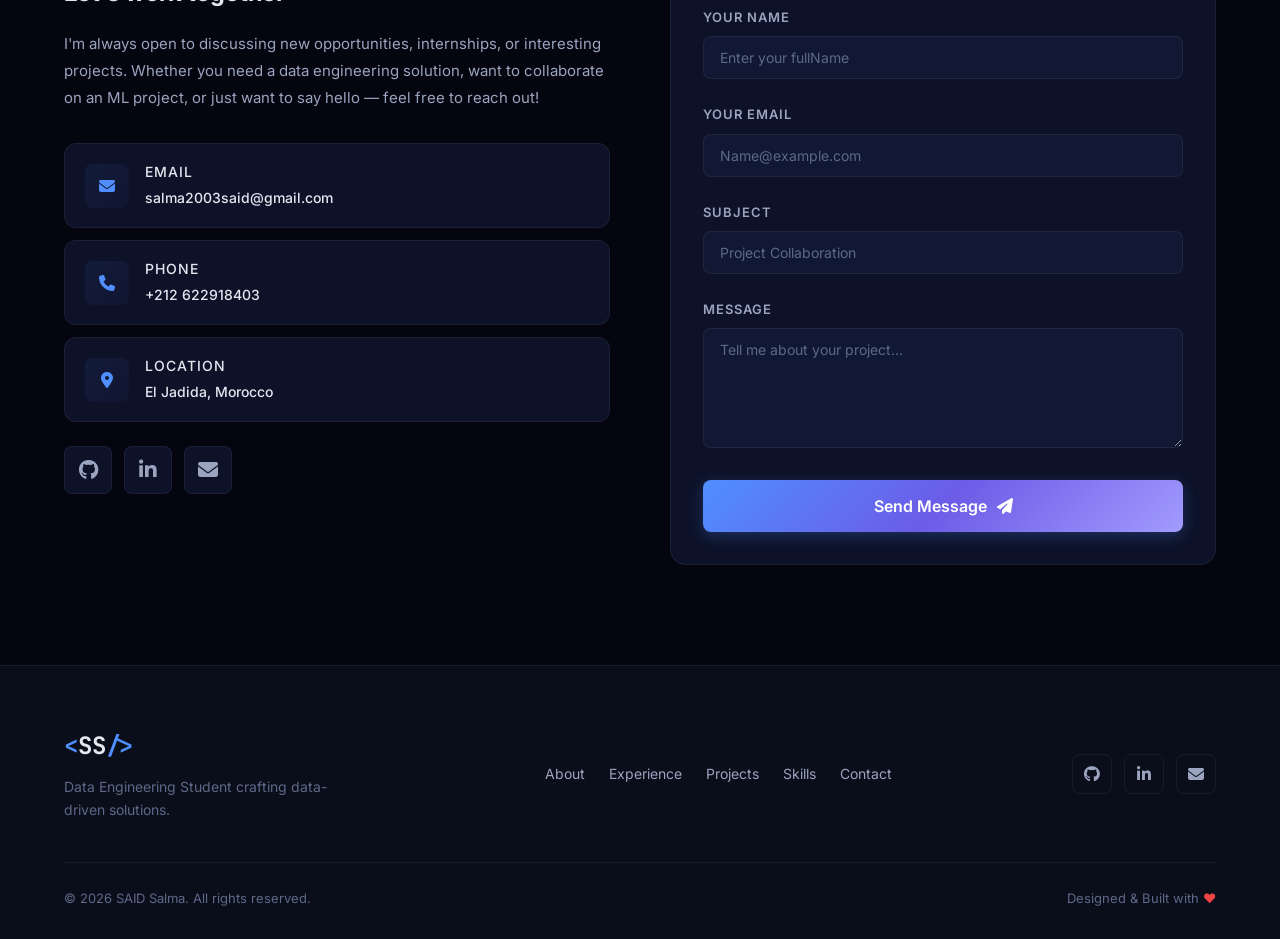
==== commit aca56cc7: "Correct name capitalization for consistency in hero section" ====
--- a/index.html
+++ b/index.html
@@ -75,7 +75,7 @@
                 </div>
                 <h1 class="hero-title" data-aos="fade-up">
                     <span class="title-line">Hello, I'm</span>
-                    <span class="title-name">Said <span class="text-gradient">SALMA</span></span>
+                    <span class="title-name">SAID<span class="text-gradient">Salma</span></span>
                 </h1>
                 <div class="hero-typewriter" data-aos="fade-up" data-aos-delay="200">
                     <span class="typewriter-prefix">I'm a </span>
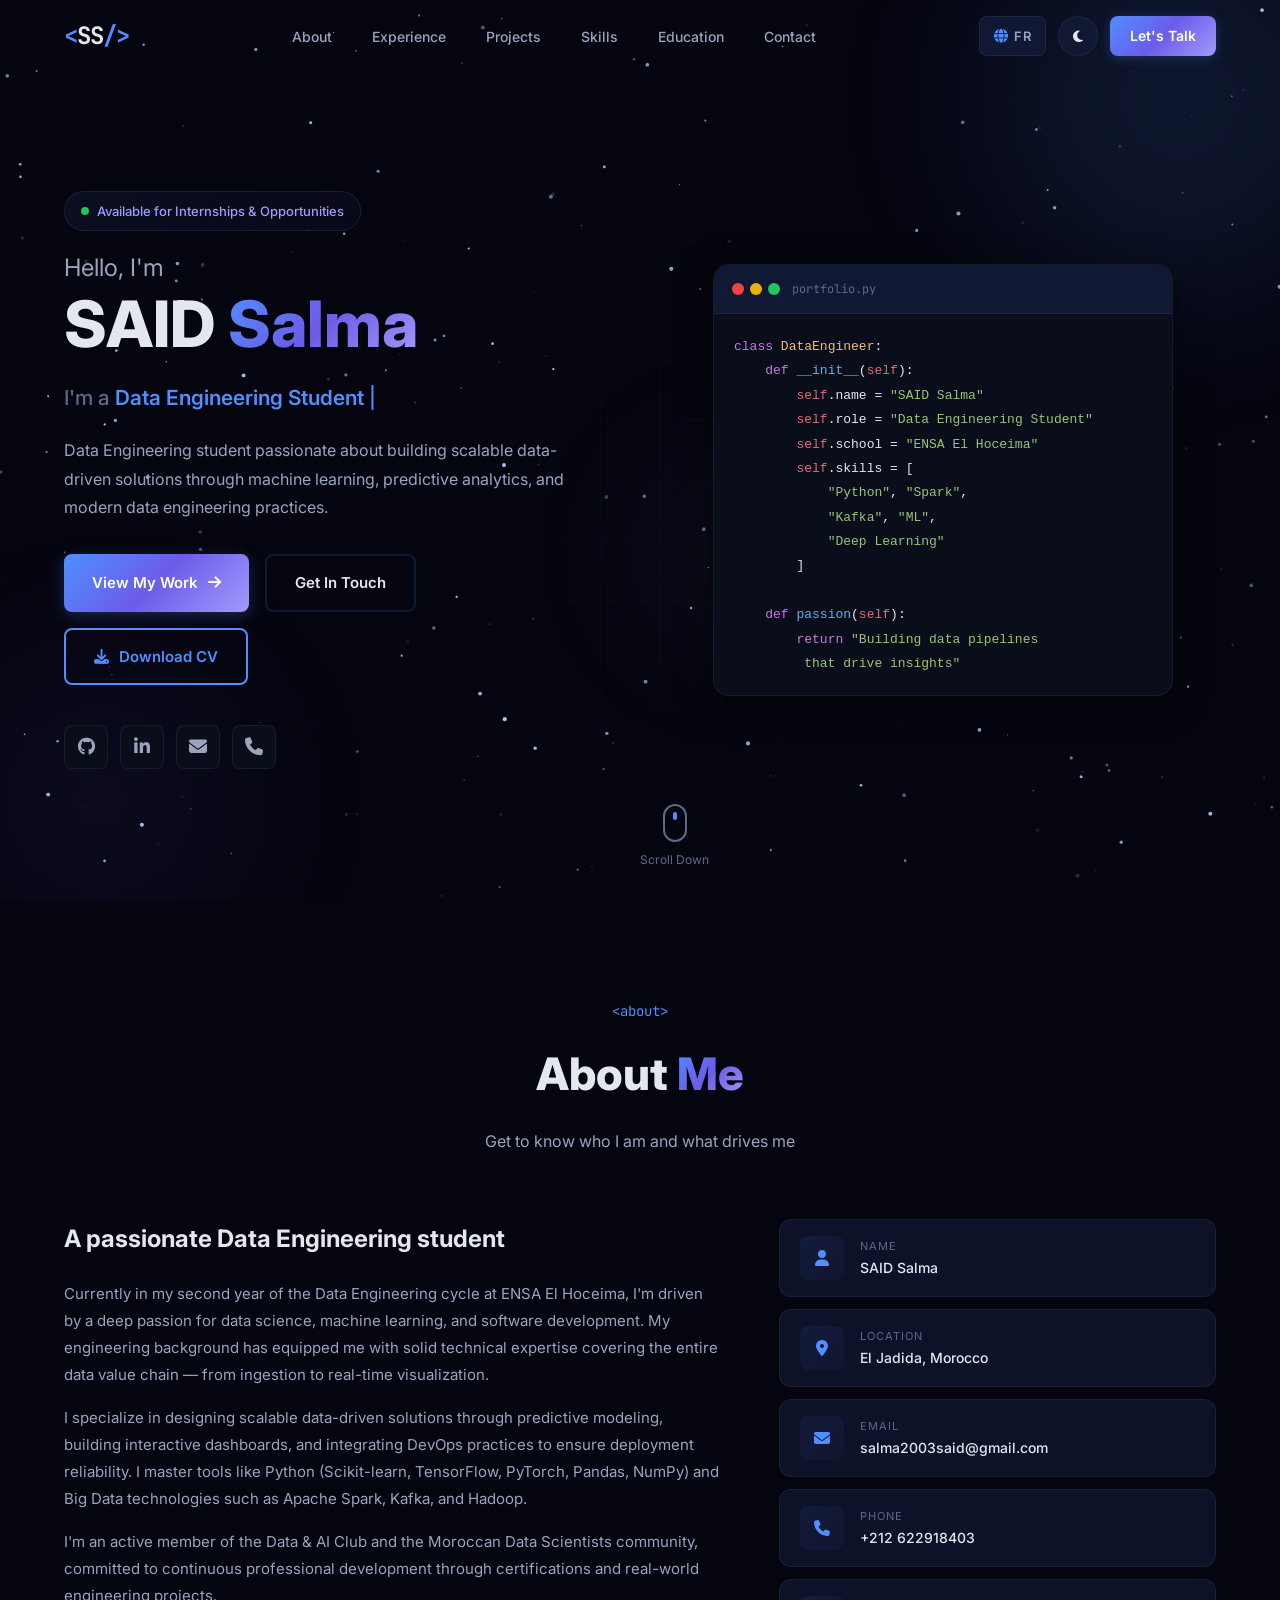
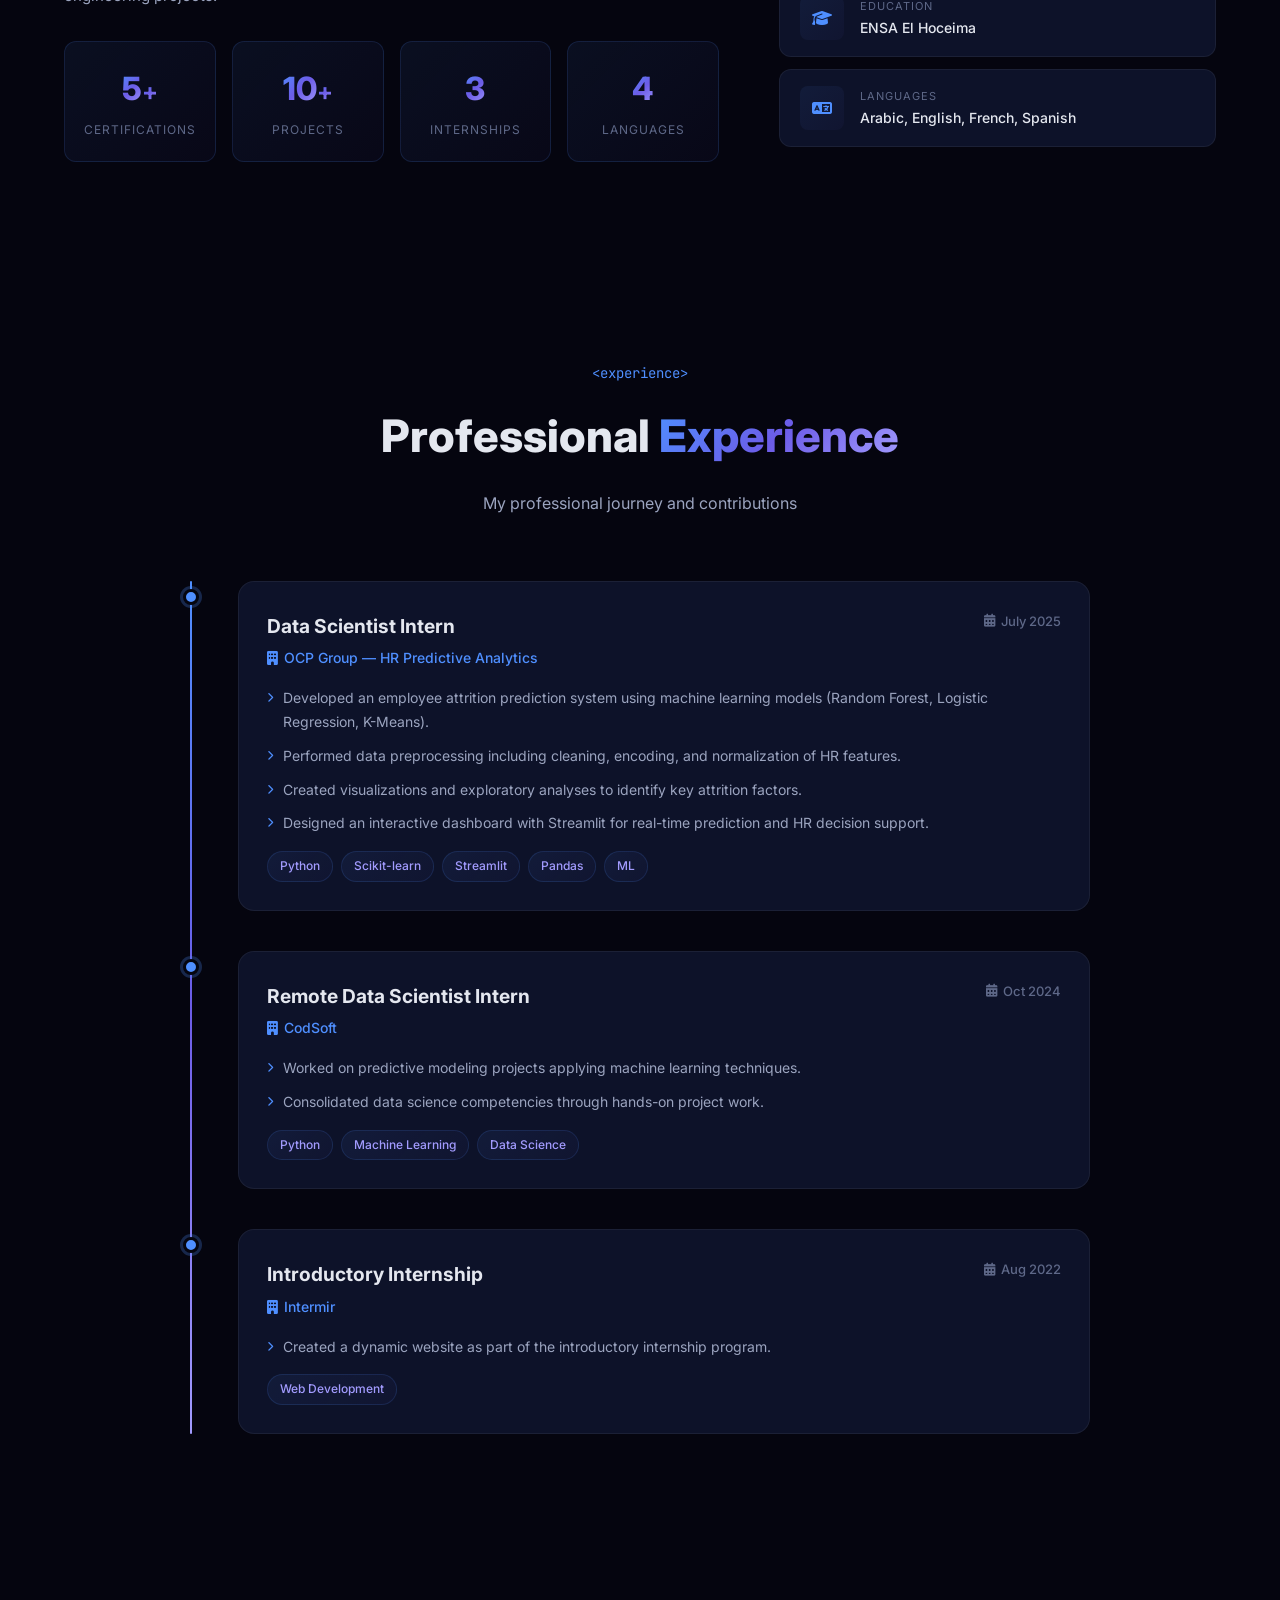
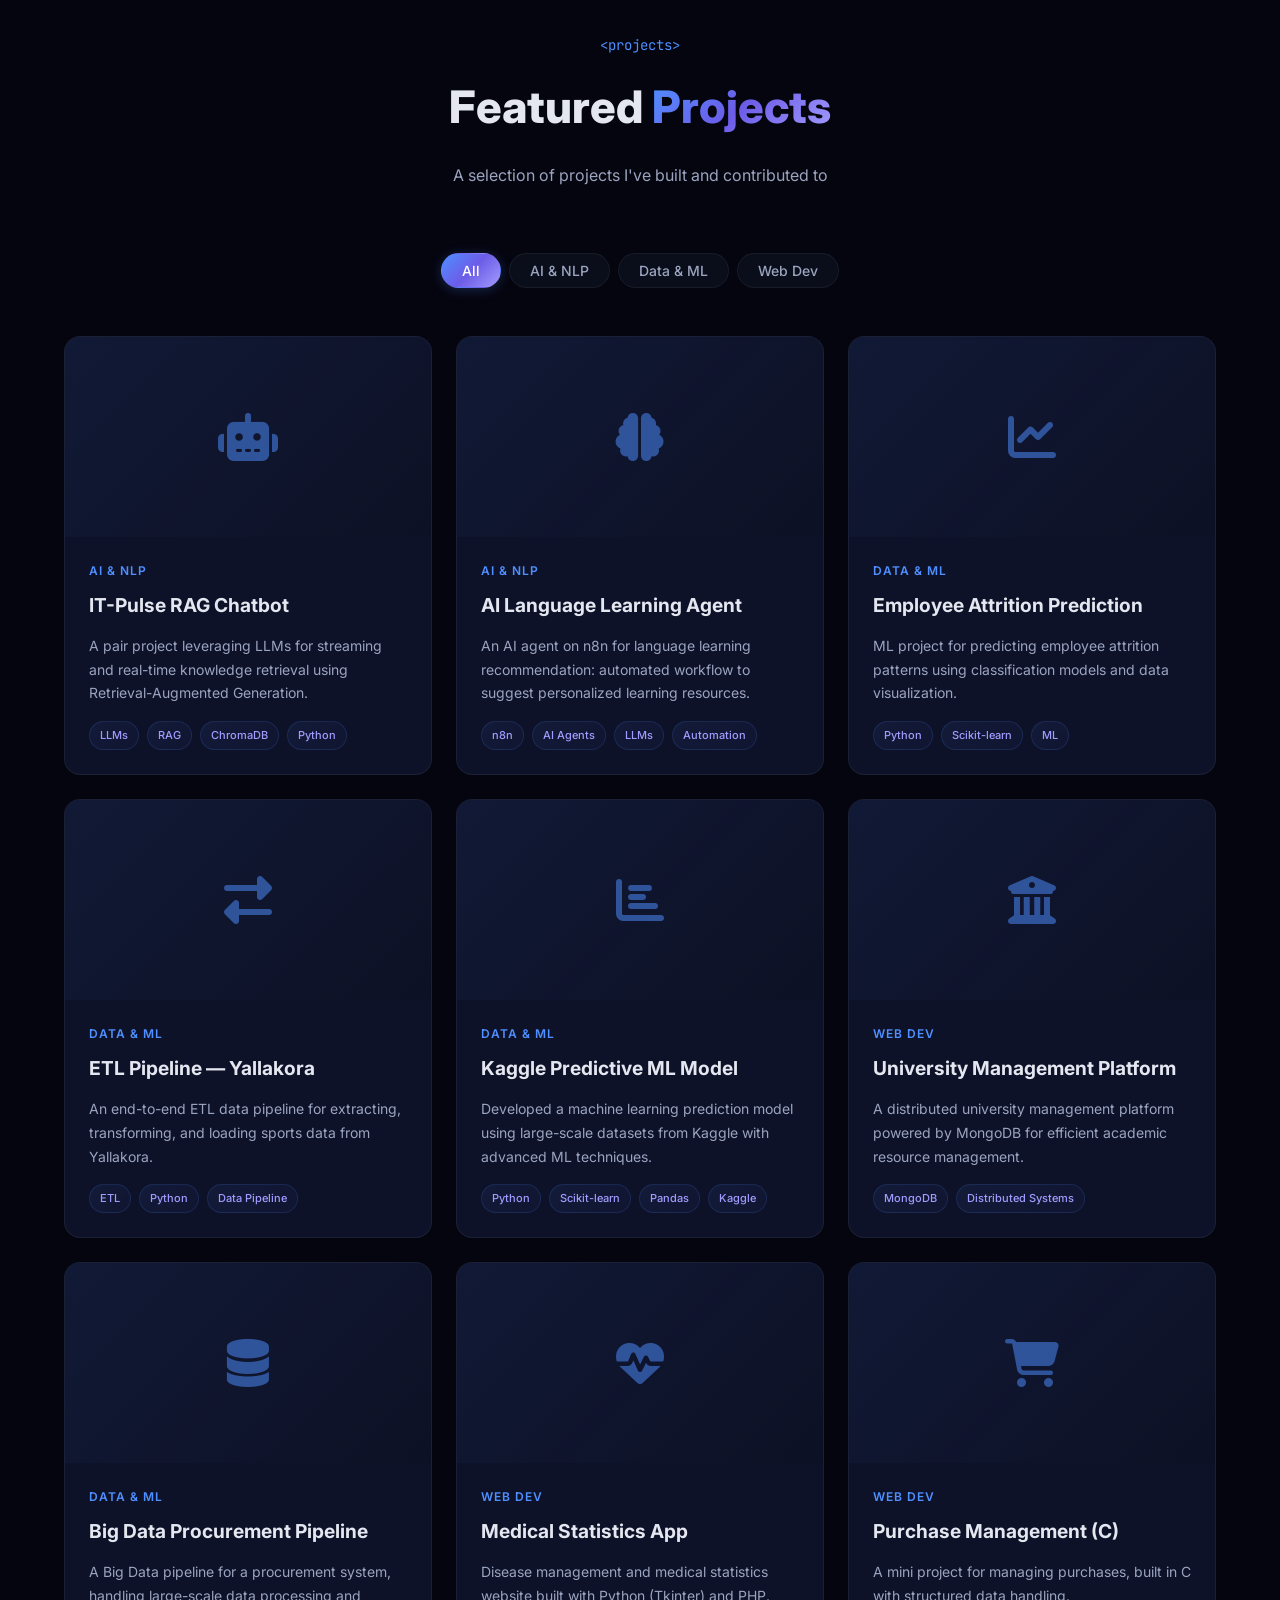
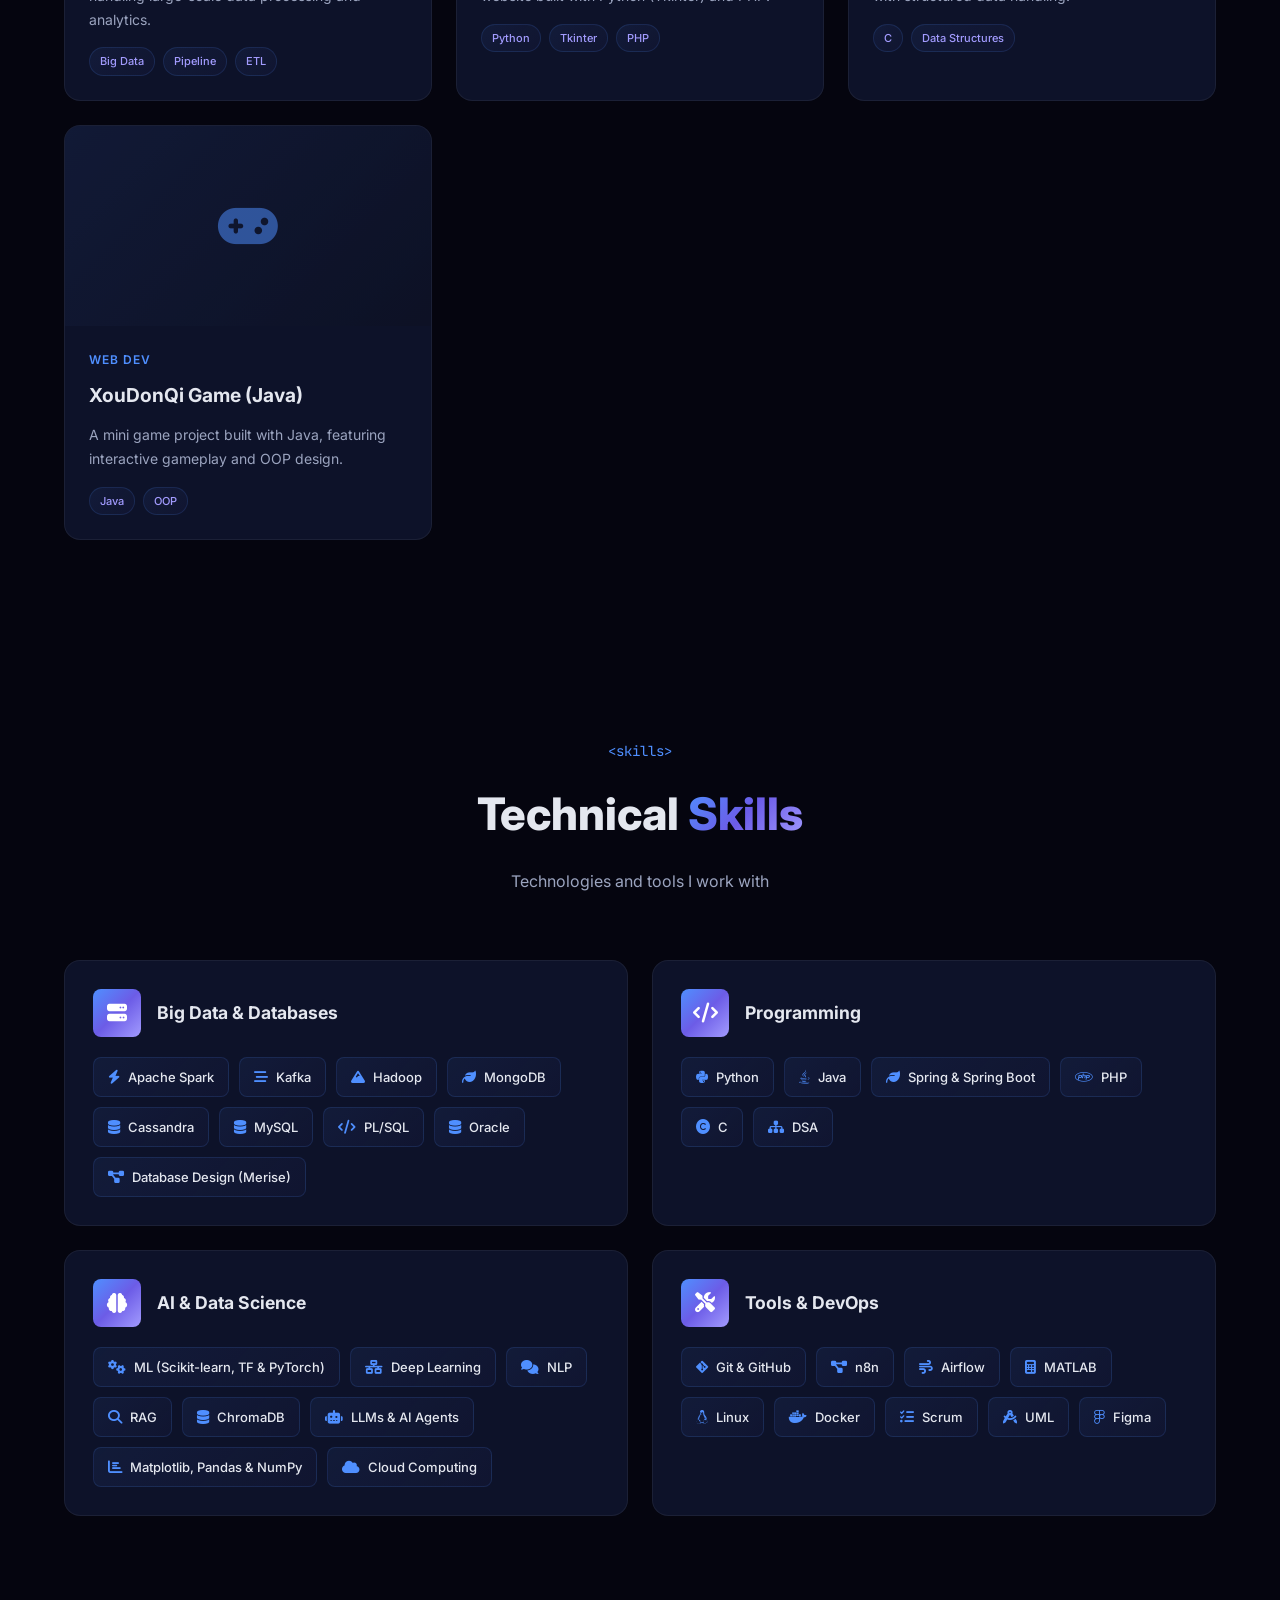
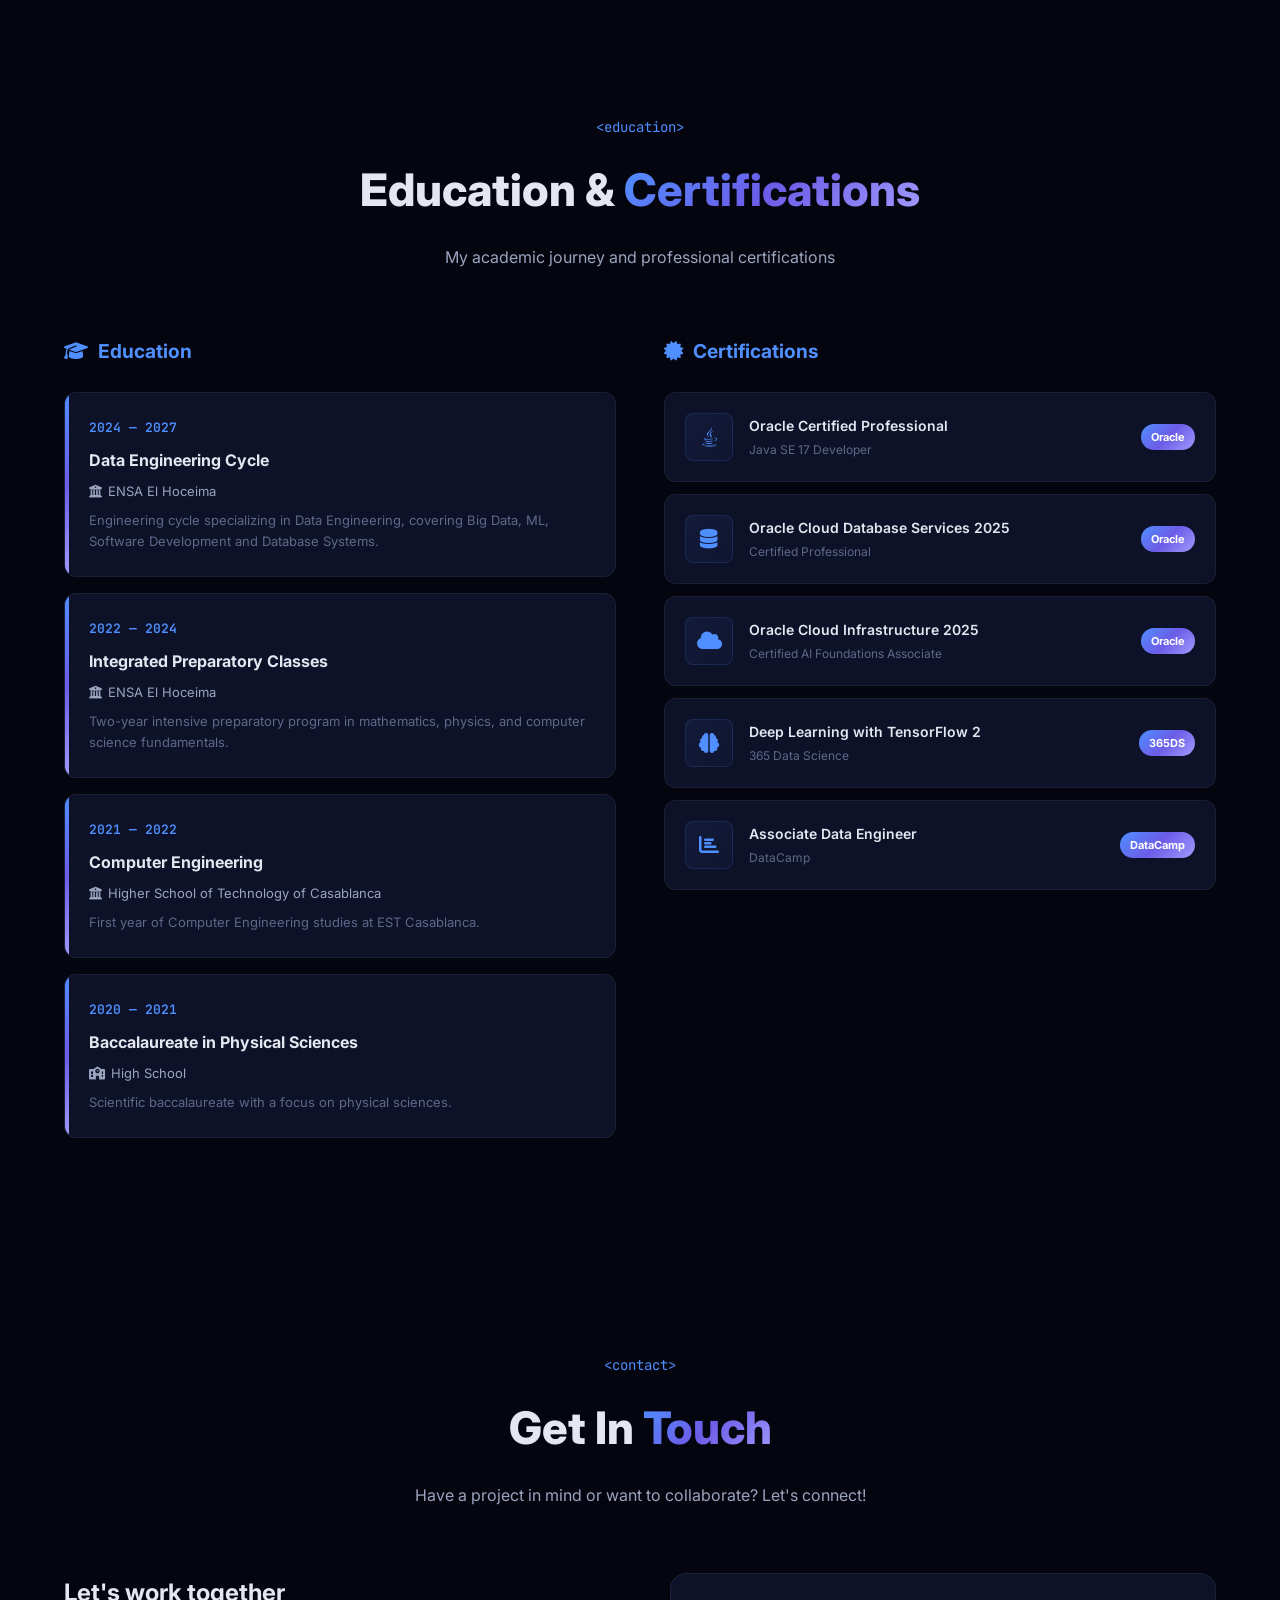
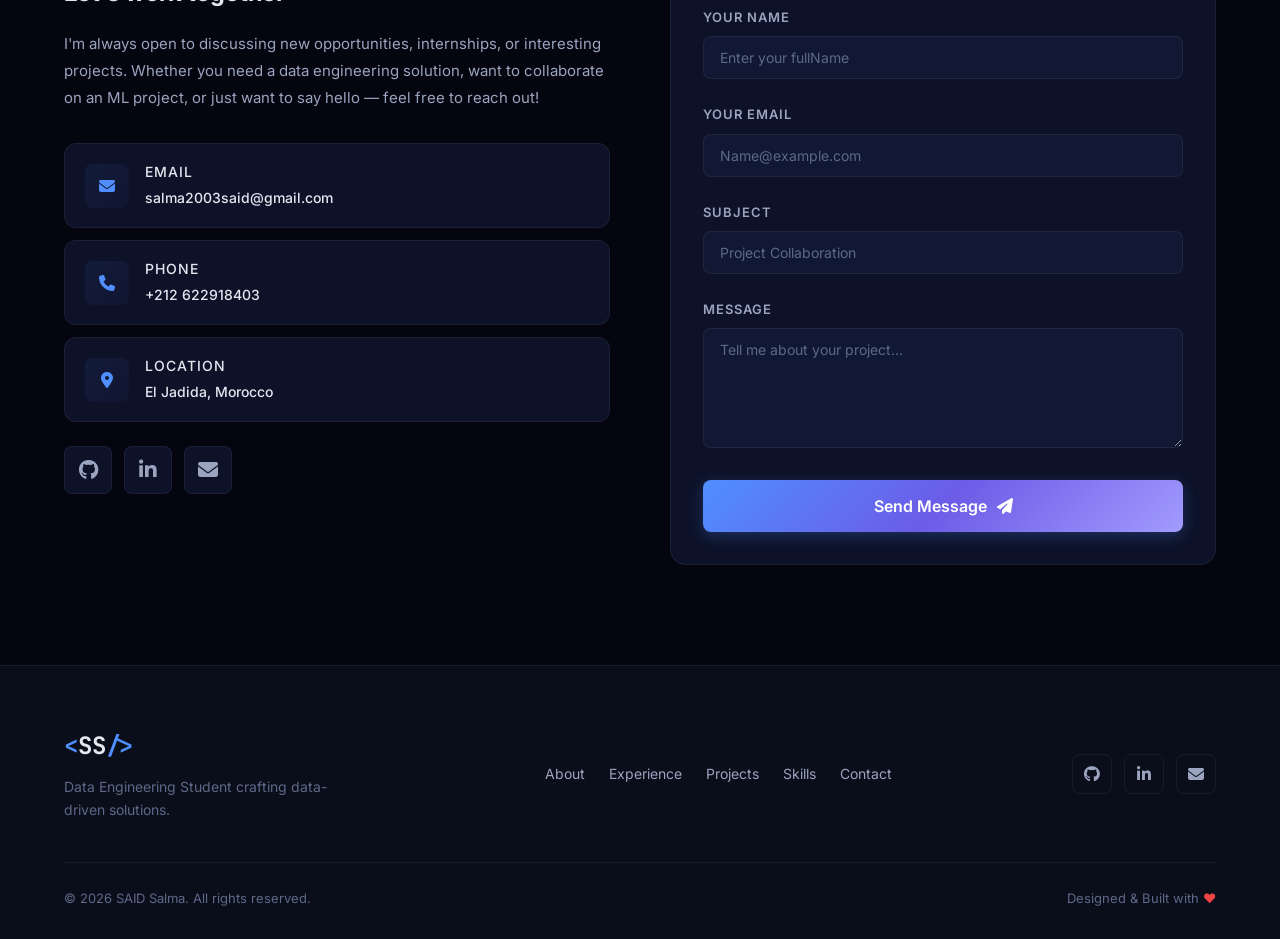
==== commit 9b3bdacd: "Update contact form placeholders for clarity and adjust name spacing in hero section" ====
--- a/index.html
+++ b/index.html
@@ -75,7 +75,7 @@
                 </div>
                 <h1 class="hero-title" data-aos="fade-up">
                     <span class="title-line">Hello, I'm</span>
-                    <span class="title-name">SAID<span class="text-gradient">Salma</span></span>
+                    <span class="title-name">SAID <span class="text-gradient">Salma</span></span>
                 </h1>
                 <div class="hero-typewriter" data-aos="fade-up" data-aos-delay="200">
                     <span class="typewriter-prefix">I'm a </span>
